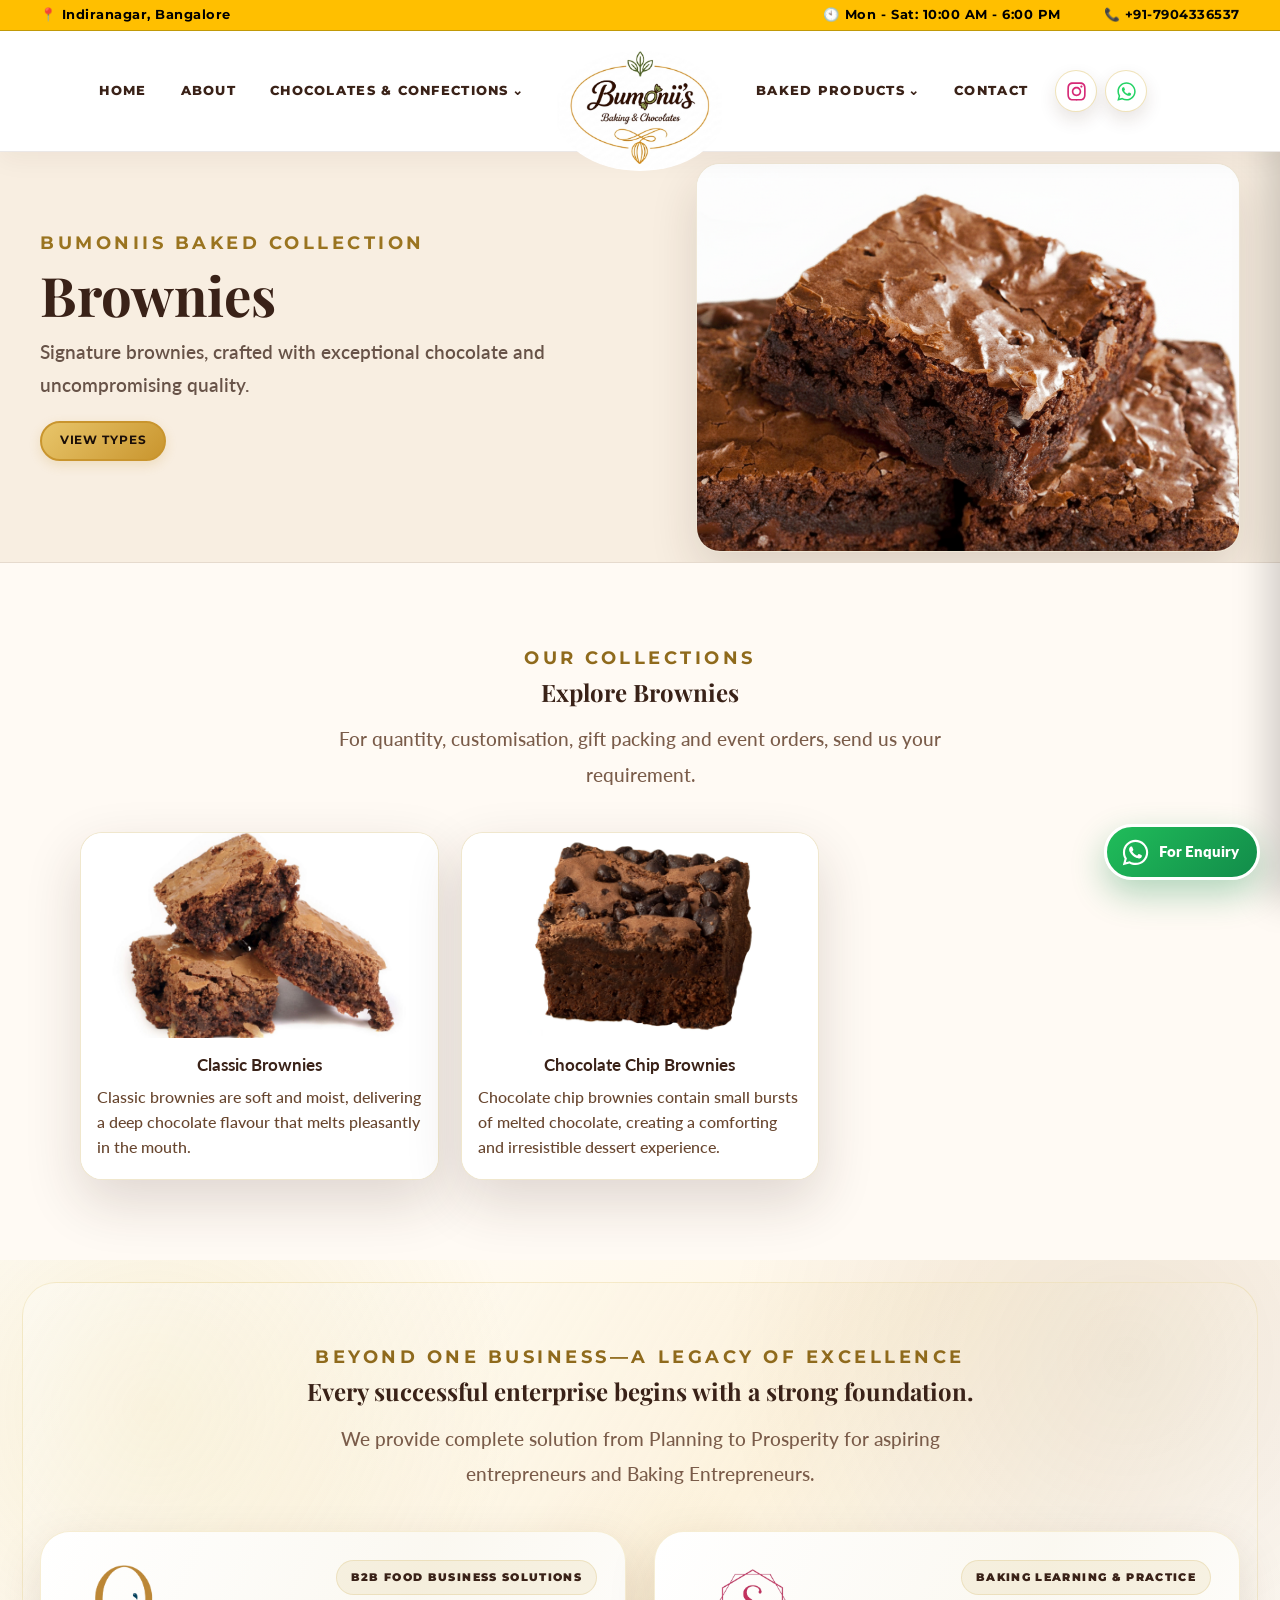
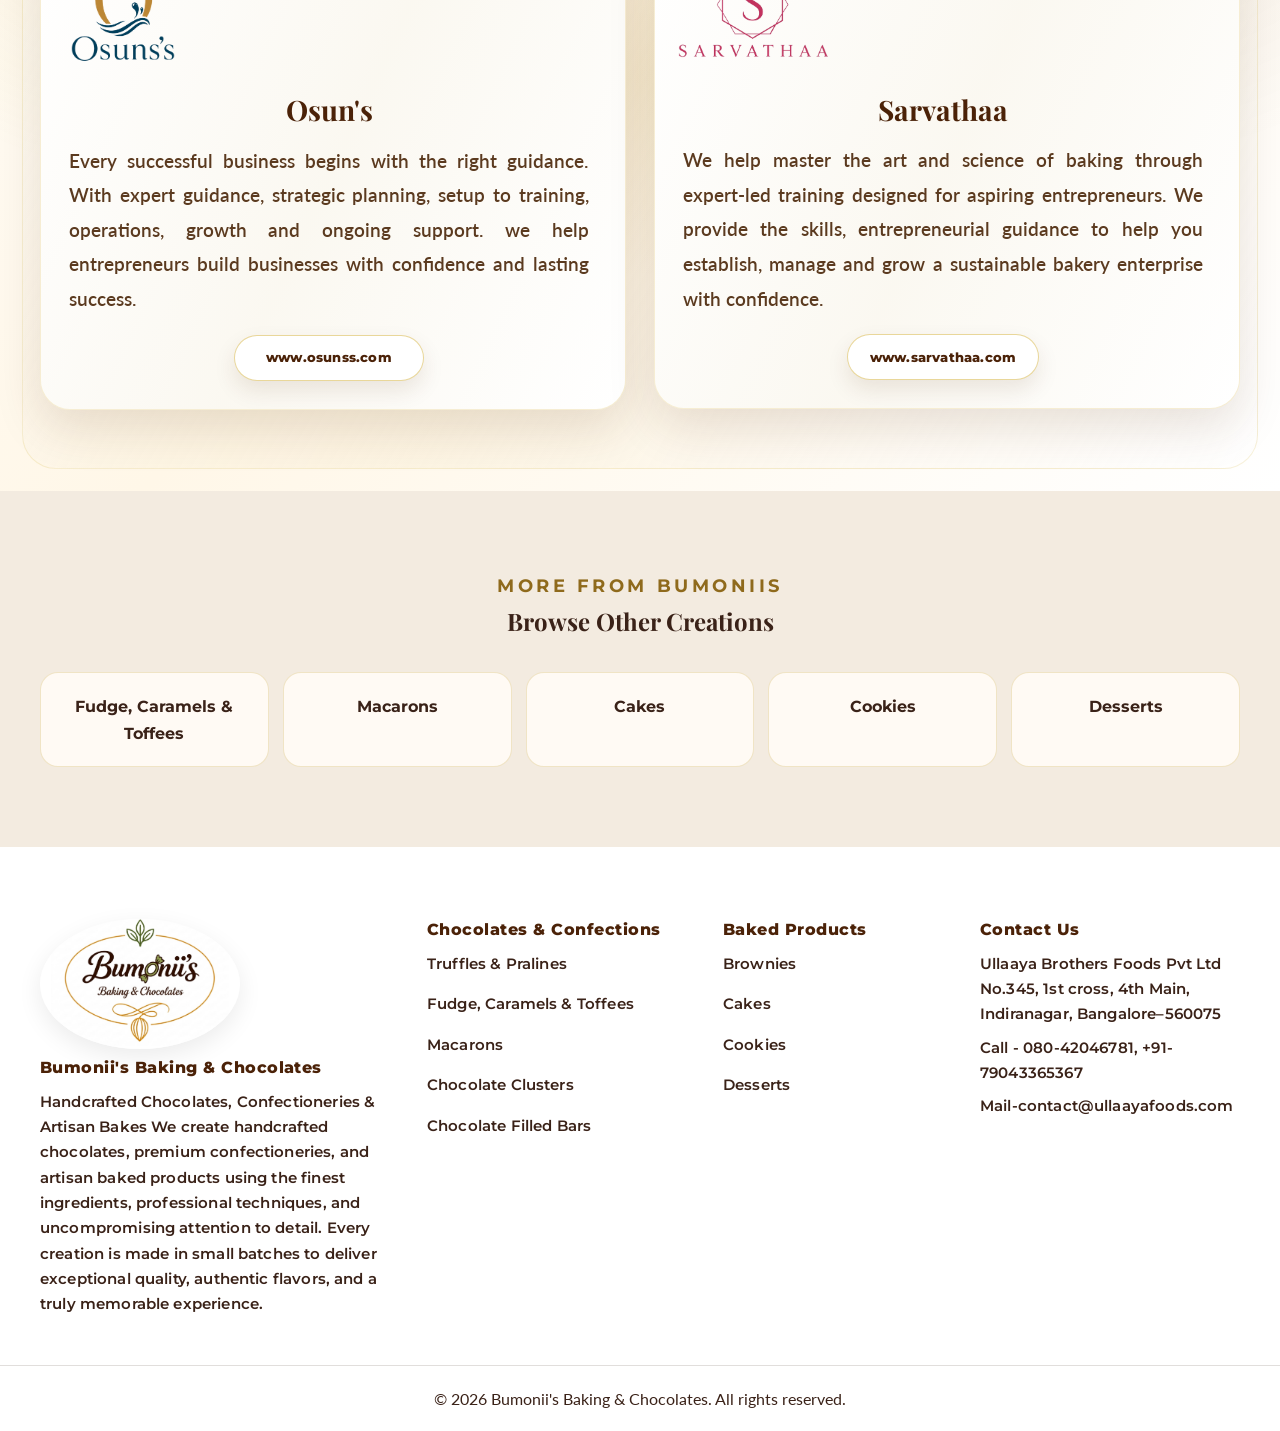
==== brownies.html @ 3ac0b056 "Updated  files" ====
<!DOCTYPE html>

<html lang="en">

<head>
      <meta charset="utf-8" />
      <meta content="width=device-width, initial-scale=1.0" name="viewport" />
      <title>Brownies | Bumonii's Baking &amp; Chocolates</title>
      <meta content="Rich chocolate brownies with fudgy centres, glossy tops and premium handmade finish for gifting, events and dessert counters. Contact Bumoniis on WhatsApp for details and pricing."
            name="description" />
      <meta content="Brownies — Bumoniis Baking &amp; Chocolates" property="og:title" />
      <meta content="Rich chocolate brownies with fudgy centres, glossy tops and premium handmade finish for gifting, events and dessert counters."
            property="og:description" />
      <meta content="website" property="og:type" />
      <meta content="https://images.unsplash.com/photo-1606313564200-e75d5e30476c?q=80&amp;w=1800&amp;auto=format&amp;fit=crop"
            property="og:image" />
      <link href="style.css" rel="stylesheet" />
      <link href="https://fonts.googleapis.com" rel="preconnect" />
      <link crossorigin="" href="https://fonts.gstatic.com" rel="preconnect" />
</head>

<body>
      <div id="scroll-progress">
      </div>
      <header class="site-header kron-header" id="navbar">
            <div aria-label="Store information" class="kron-info-bar">
                  <div class="container kron-info-inner">
                        <span class="info-item location-info">
                              <span aria-hidden="true" class="info-icon">
                                    📍
                              </span>Indiranagar, Bangalore
                        </span>
                        <span class="info-item time-info">
                              <span aria-hidden="true" class="info-icon">
                                    🕙
                              </span>
                              Mon - Sat: 10:00 AM -
                              6:00 PM
                        </span>
                        <a class="info-item call-info" href="tel:+917904336537">
                              <span aria-hidden="true" class="info-icon">
                              </span>
                              📞 +91-7904336537
                        </a>
                  </div>
            </div>
            <div class="container nav-container">
                  <nav aria-label="Main navigation" class="nav-inner kron-nav">
                        <div class="nav-left-col">
                              <ul class="nav-links">
                                    <li>
                                          <a href="index.html#hero">
                                                Home
                                          </a>
                                    </li>
                                    <li>
                                          <a href="index.html#about">
                                                About
                                          </a>
                                    </li>
                                    <li class="nav-dropdown">
                                          <a href="index.html#products">
                                                Chocolates &amp; Confections
                                                <span aria-hidden="true">
                                                      ⌄
                                                </span>
                                          </a>
                                          <ul class="dropdown-menu">
                                                <li>
                                                      <a href="truffles-pralines.html">
                                                            Truffles &amp; Pralines
                                                      </a>
                                                </li>
                                                <li>
                                                      <a href="fudge-caramels-toffees.html">
                                                            Fudge, Caramels &amp; Toffees
                                                      </a>
                                                </li>
                                                <li>
                                                      <a href="macaroons.html">
                                                            Macarons
                                                      </a>
                                                </li>
                                                <li>
                                                      <a href="chocolate-clusters.html">
                                                            Chocolate Clusters
                                                      </a>
                                                </li>
                                                <li>
                                                      <a href="choconut-filled-bars.html">
                                                            Chocolate Filled Bars
                                                      </a>
                                                </li>
                                          </ul>
                                    </li>
                              </ul>
                        </div>
                        <a aria-label="Bumoniis home" class="brand-logo kron-center-logo" href="index.html">
                              <img alt="Bumoniis Baking &amp; Chocolates logo" src="assets/final.loogo.png" />
                        </a>
                        <div class="nav-right-col">
                              <ul class="nav-links">
                                    <li class="nav-dropdown">
                                          <a href="#">
                                                Baked Products
                                                <span aria-hidden="true">
                                                      ⌄
                                                </span>
                                          </a>
                                          <ul class="dropdown-menu">
                                                <li>
                                                      <a class="active" href="brownies.html">
                                                            Brownies
                                                      </a>
                                                </li>
                                                <li>
                                                      <a href="cakes.html">
                                                            Cakes
                                                      </a>
                                                </li>
                                                <li>
                                                      <a href="cookies.html">
                                                            Cookies
                                                      </a>
                                                </li>
                                                <li>
                                                      <a href="desserts.html">
                                                            Desserts
                                                      </a>
                                                </li>
                                          </ul>
                                    </li>
                                    <li>
                                          <a href="index.html#contact">
                                                Contact
                                          </a>
                                    </li>
                              </ul>
                              <div class="nav-actions">
                                    <a aria-label="Instagram Profile" class="nav-social-icon instagram-icon"
                                          href="https://instagram.com/zenin_.200" rel="noopener noreferrer"
                                          target="_blank"><svg aria-hidden="true" focusable="false"
                                                viewbox="0 0 448 512" xmlns="http://www.w3.org/2000/svg">
                                                <path
                                                      d="M224.1 141c-63.6 0-114.9 51.3-114.9 114.9S160.5 370.8 224.1 370.8 339 319.5 339 255.9 287.7 141 224.1 141zm0 189.6c-41.1 0-74.7-33.5-74.7-74.7s33.5-74.7 74.7-74.7 74.7 33.5 74.7 74.7-33.6 74.7-74.7 74.7zm146.4-194.3c0 14.9-12 26.8-26.8 26.8-14.9 0-26.8-12-26.8-26.8s12-26.8 26.8-26.8 26.8 12 26.8 26.8zm76.1 27.2c-1.7-35.9-9.9-67.7-36.2-93.9S352.4 35.1 316.5 33.4c-37-2.1-147.9-2.1-184.9 0-35.8 1.7-67.6 9.9-93.9 36.1S3.2 127.5 1.5 163.4c-2.1 37-2.1 147.9 0 184.9 1.7 35.9 9.9 67.7 36.2 93.9s58 34.5 93.9 36.2c37 2.1 147.9 2.1 184.9 0 35.9-1.7 67.7-9.9 93.9-36.2s34.5-58 36.2-93.9c2.1-37 2.1-147.8 0-184.8zM398.8 388c-7.8 19.6-22.9 34.7-42.6 42.6-29.5 11.7-99.5 9-132.1 9s-102.7 2.6-132.1-9c-19.6-7.8-34.7-22.9-42.6-42.6-11.7-29.5-9-99.5-9-132.1s-2.6-102.7 9-132.1c7.8-19.6 22.9-34.7 42.6-42.6 29.5-11.7 99.5-9 132.1-9s102.7-2.6 132.1 9c19.6 7.8 34.7 22.9 42.6 42.6 11.7 29.5 9 99.5 9 132.1s2.7 102.7-9 132.1z">
                                                </path>
                                          </svg></a>
                                    <a aria-label="WhatsApp Enquiry" class="nav-social-icon whatsapp-icon"
                                          href="https://wa.me/917904336537?text=Hello%20Bumoniis%2C%20I%20would%20like%20to%20place%20an%20enquiry."
                                          rel="noopener noreferrer" target="_blank"><svg aria-hidden="true"
                                                focusable="false" viewbox="0 0 448 512"
                                                xmlns="http://www.w3.org/2000/svg">
                                                <path
                                                      d="M380.9 97.1C339 55.1 283.2 32 223.9 32c-122.4 0-222 99.6-222 222 0 39.1 10.2 77.3 29.6 111L0 480l117.7-30.9c32.4 17.7 68.9 27 106.1 27h.1c122.3 0 224.1-99.6 224.1-222 0-59.3-25.2-115-67.1-157zm-157 341.6c-33.2 0-65.7-8.9-94-25.7l-6.7-4-69.8 18.3L72 359.2l-4.4-7c-18.5-29.4-28.2-63.3-28.2-98.2 0-101.7 82.8-184.5 184.6-184.5 49.3 0 95.6 19.2 130.4 54.1 34.8 34.9 56.2 81.2 56.1 130.5 0 101.8-84.9 184.6-186.6 184.6zm101.2-138.2c-5.5-2.8-32.8-16.2-37.9-18-5.1-1.9-8.8-2.8-12.5 2.8-3.7 5.5-14.3 18-17.6 21.8-3.2 3.7-6.5 4.2-12 1.4-32.6-16.3-54-29.1-75.5-66-5.7-9.8 5.7-9.1 16.3-30.3 1.8-3.7.9-6.9-.5-9.7-1.4-2.8-12.5-30.1-17.1-41.2-4.5-10.8-9.1-9.3-12.5-9.5-3.2-.2-6.9-.2-10.6-.2s-9.7 1.4-14.8 6.9c-5.1 5.5-19.4 19-19.4 46.3s19.9 53.7 22.6 57.4c2.8 3.7 39.1 59.7 94.8 83.8 35.2 15.2 49 16.5 66.6 13.8 10.7-1.6 32.8-13.4 37.4-26.4 4.6-13 4.6-24.1 3.2-26.4-1.3-2.5-5-3.9-10.5-6.5z">
                                                </path>
                                          </svg></a>
                              </div>
                        </div>
                        <button aria-controls="mobile-drawer" aria-expanded="false" aria-label="Open menu"
                              class="hamburger" id="hamburger" type="button">
                              <span>
                              </span>
                              <span>
                              </span>
                              <span>
                              </span>
                        </button>
                  </nav>
            </div>
      </header>
      <div class="mobile-backdrop" id="mobile-backdrop">
      </div>
      <aside aria-hidden="true" class="mobile-drawer" id="mobile-drawer">
            <div class="drawer-header">
                  <a class="brand-logo drawer-logo" href="index.html">
                        <img alt="Bumoniis logo" src="assets/final.loogo.png" />
                  </a>
                  <button aria-label="Close menu" class="drawer-close" id="drawer-close" type="button">
                        ×
                  </button>
            </div>
            <nav aria-label="Mobile navigation" class="drawer-links">
                  <a href="index.html#hero">
                        Home
                  </a>
                  <a href="index.html#about">
                        About Us
                  </a>
                  <div class="drawer-dropdown">
                        <button aria-expanded="false" class="drawer-dropdown-toggle" type="button">
                              Chocolates &amp; Confections
                              <span aria-hidden="true">
                                    ⌄
                              </span>
                        </button>
                        <div class="drawer-submenu">
                              <a href="truffles-pralines.html">
                                    Truffles &amp; Pralines
                              </a>
                              <a href="fudge-caramels-toffees.html">
                                    Fudge, Caramels &amp; Toffees
                              </a>
                              <a href="macaroons.html">
                                    Macarons
                              </a>
                              <a href="chocolate-clusters.html">
                                    Chocolate Clusters
                              </a>
                              <a href="choconut-filled-bars.html">
                                    Chocolate Filled Bars
                              </a>
                        </div>
                  </div>
                  <div class="drawer-dropdown">
                        <button aria-expanded="false" class="drawer-dropdown-toggle" type="button">
                              Baked Products
                              <span aria-hidden="true">
                                    ⌄
                              </span>
                        </button>
                        <div class="drawer-submenu">
                              <a href="brownies.html">
                                    Brownies
                              </a>
                              <a href="cakes.html">
                                    Cakes
                              </a>
                              <a href="cookies.html">
                                    Cookies
                              </a>
                              <a href="desserts.html">
                                    Desserts
                              </a>
                        </div>
                  </div>
                  <a href="index.html#contact">
                        Contact
                  </a>
            </nav>
            <div class="drawer-footer">
            </div>
      </aside>
      <main>
            <section class="detail-hero banner-cover brownies-detail-banner">
                  <img alt="Brownies hero banner" fetchpriority="high"
                        src="sujjth/Main Products in main page/Brownies.png" />
                  <div class="detail-overlay">
                  </div>
                  <div class="container detail-content">
                        <nav aria-label="Breadcrumb" class="breadcrumb">
                              <a href="index.html#hero">
                                    Home
                              </a>
                              <span>
                                    ›
                              </span>
                              <span>
                                    Baked Products
                              </span>
                              <span>
                                    ›
                              </span>
                              <span>
                                    Brownies
                              </span>
                        </nav>
                        <span class="eyebrow">
                              Bumoniis Baked Collection
                        </span>
                        <h1>Brownies</h1>
                        <p>Signature brownies, crafted with exceptional chocolate and uncompromising quality.</p>
                        <a class="btn btn-primary" href="#types">
                              View Types
                        </a>
                  </div>
            </section>
            <section class="section product-intro">
                  <div class="container">
                        <div class="section-header">
                              <span class="eyebrow">
                                    our collections
                              </span>
                              <h2 class="section-title">Explore Brownies</h2>
                              <p class="section-subtitle">
                                    For quantity, customisation, gift packing and event orders, send us your
                                    requirement.
                              </p>
                        </div>
                        <div class="types-grid" id="types">
                              <article class="type-card">
                                    <img alt="Brownies" class="brownies-fit-image" decoding="async" loading="eager"
                                          src="sujjth/final pics/inside ppics/classic brownies.png" />
                                    <div class="type-card-body">
                                          <h3>Classic Brownies</h3>
                                          <p>Classic brownies are soft and moist, delivering a deep chocolate flavour
                                                that melts pleasantly in the mouth.</p>
                                    </div>
                              </article>
                              <article class="type-card">
                                    <img alt="Choco chip brownies" decoding="async" loading="eager"
                                          src="sujjth/Sub products inside the page/Browines/choco chips browine.png" />
                                    <div class="type-card-body">
                                          <h3>Chocolate Chip Brownies</h3>
                                          <p>Chocolate chip brownies contain small bursts of melted chocolate, creating
                                                a comforting and irresistible dessert experience.</p>
                                    </div>
                              </article>
                        </div>
                  </div>
            </section>
            <section class="section other-business-section" id="other-business">
                        <div class="container">
                                <div class="section-header other-business-header">
                                        <span class="eyebrow">Beyond One Business—A Legacy of Excellence</span>
                                        <h2 class="section-title">Every successful enterprise begins with a strong foundation.</h2>
                                        <p class="section-subtitle">We provide complete solution from Planning to Prosperity for aspiring entrepreneurs and Baking Entrepreneurs.</p>
                                </div>
                                <div class="other-business-grid">
                                        <article class="other-business-card osuns-card reveal-card">
                                                <div class="business-card-top">
                                                        <div class="business-logo-box clean-logo-box">
                                                                <img alt="Osun's Logo" loading="lazy"
                                                                        src="assets/logo.osun.png" />
                                                        </div><span class="business-label">B2B Food Business
                                                                Solutions</span>
                                                </div>
                                                <div class="business-card-content">
                                                        <h3>Osun's</h3>
                                                        <p>
                                                               Every successful business begins with the right guidance. With expert guidance, strategic planning, setup to training, operations, growth and ongoing support. we help entrepreneurs build businesses with confidence and lasting success.
                                                        </p>
                                                        <a class="business-link" href="https://www.osunss.com"
                                                                rel="noopener noreferrer"
                                                                target="_blank">www.osunss.com</a>
                                                </div>
                                        </article>
                                        <article class="other-business-card sarvathaa-card reveal-card">
                                                <div class="business-card-top">
                                                        <div class="business-logo-box clean-logo-box">
                                                                <img alt="Sarvathaa Logo" loading="lazy"
                                                                        src="assets/sarvathaa-logo.png" />
                                                        </div><span class="business-label">Baking Learning &amp;
                                                                Practice</span>
                                                </div>
                                                <div class="business-card-content">
                                                        <h3>Sarvathaa</h3>
                                                        <p>
                                                               We help master the art and science of baking through expert-led training designed for aspiring entrepreneurs. We provide the skills, entrepreneurial guidance to help you establish, manage and grow a sustainable bakery enterprise with confidence.
                                                        </p>
                                                        <a class="business-link" href="https://www.sarvathaa.com"
                                                                rel="noopener noreferrer"
                                                                target="_blank">www.sarvathaa.com</a>
                                                </div>
                                        </article>
                                </div>
                        </div>
                </section>
            <section class="section products-section">
                  <div class="container">
                        <div class="section-header">
                              <span class="eyebrow">
                                    More from Bumoniis
                              </span>
                              <h2 class="section-title">
                                    Browse Other Creations
                              </h2>
                        </div>
                        <div class="mini-links">
                              <a class="mini-link" href="fudge-caramels-toffees.html">
                                    Fudge, Caramels &amp; Toffees
                              </a>
                              <a class="mini-link" href="macaroons.html">
                                    Macarons
                              </a>
                              <a class="mini-link" href="cakes.html">
                                    Cakes
                              </a>
                              <a class="mini-link" href="cookies.html">
                                    Cookies
                              </a>
                              <a class="mini-link" href="desserts.html">
                                    Desserts
                              </a>
                        </div>
                  </div>
            </section>
      </main>
      <footer class="site-footer" id="contact">
            <div class="container footer-grid footer-grid-updated">
                  <div class="footer-brand-block">
                        <a class="footer-logo footer-logo-left" href="index.html">
                              <img alt="Bumoniis Baking &amp; Chocolates logo" src="assets/final.loogo.png" />
                        </a>
                        <h3 class="footer-brand-title">Bumonii's Baking &amp; Chocolates</h3>
                        <p>Handcrafted Chocolates, Confectioneries & Artisan Bakes
We create handcrafted chocolates, premium confectioneries, and artisan baked products using the finest ingredients, professional techniques, and uncompromising attention to detail. Every creation is made in small batches to deliver exceptional quality, authentic flavors, and a truly memorable experience.</p>
                  </div>
                  <div class="footer-link-block">
                        <h3>Chocolates &amp; Confections</h3>
                        <ul>
                              <li><a href="truffles-pralines.html">Truffles &amp; Pralines</a></li>
                              <li><a href="fudge-caramels-toffees.html">Fudge, Caramels &amp; Toffees</a></li>
                              <li><a href="macaroons.html">Macarons</a></li>
                              <li><a href="chocolate-clusters.html">Chocolate Clusters</a></li>
                              <li><a href="choconut-filled-bars.html">Chocolate Filled Bars</a></li>
                        </ul>
                  </div>
                  <div class="footer-link-block">
                        <h3>Baked Products</h3>
                        <ul>
                              <li><a class="active" href="brownies.html">Brownies</a></li>
                              <li><a href="cakes.html">Cakes</a></li>
                              <li><a href="cookies.html">Cookies</a></li>
                              <li><a href="desserts.html">Desserts</a></li>
                        </ul>
                  </div>
                  <div class="footer-contact-block">
                        <h3>Contact Us</h3>
                        <p>Ullaaya Brothers Foods Pvt Ltd No.345, 1st cross, 4th Main, Indiranagar, Bangalore–560075
                        </p>
                        <a class="footer-phone" href="tel:080-42046781">Call - 080-42046781, +91-79043365367</a>
                        <a class="footer-wa" href="mailto:info@ullaayafoods.com" rel="noopener noreferrer"
                              target="_blank">Mail-contact@ullaayafoods.com
                        </a>
                  </div>
            </div>
            <div class="footer-bottom">© <span id="year"></span> Bumonii's Baking &amp; Chocolates. All rights reserved.
            </div>
      </footer>
      <a aria-label="For Enquiry on WhatsApp" class="floating-whatsapp"
            href="https://wa.me/917904336537?text=Hello%20Bumoniis%2C%20I%20would%20like%20to%20place%20an%20enquiry."
            rel="noopener noreferrer" target="_blank"><svg aria-hidden="true" focusable="false" viewbox="0 0 448 512"
                  xmlns="http://www.w3.org/2000/svg">
                  <path
                        d="M380.9 97.1C339 55.1 283.2 32 223.9 32c-122.4 0-222 99.6-222 222 0 39.1 10.2 77.3 29.6 111L0 480l117.7-30.9c32.4 17.7 68.9 27 106.1 27h.1c122.3 0 224.1-99.6 224.1-222 0-59.3-25.2-115-67.1-157zm-157 341.6c-33.2 0-65.7-8.9-94-25.7l-6.7-4-69.8 18.3L72 359.2l-4.4-7c-18.5-29.4-28.2-63.3-28.2-98.2 0-101.7 82.8-184.5 184.6-184.5 49.3 0 95.6 19.2 130.4 54.1 34.8 34.9 56.2 81.2 56.1 130.5 0 101.8-84.9 184.6-186.6 184.6zm101.2-138.2c-5.5-2.8-32.8-16.2-37.9-18-5.1-1.9-8.8-2.8-12.5 2.8-3.7 5.5-14.3 18-17.6 21.8-3.2 3.7-6.5 4.2-12 1.4-32.6-16.3-54-29.1-75.5-66-5.7-9.8 5.7-9.1 16.3-30.3 1.8-3.7.9-6.9-.5-9.7-1.4-2.8-12.5-30.1-17.1-41.2-4.5-10.8-9.1-9.3-12.5-9.5-3.2-.2-6.9-.2-10.6-.2s-9.7 1.4-14.8 6.9c-5.1 5.5-19.4 19-19.4 46.3s19.9 53.7 22.6 57.4c2.8 3.7 39.1 59.7 94.8 83.8 35.2 15.2 49 16.5 66.6 13.8 10.7-1.6 32.8-13.4 37.4-26.4 4.6-13 4.6-24.1 3.2-26.4-1.3-2.5-5-3.9-10.5-6.5z">
                  </path>
            </svg><span>For Enquiry</span></a>
      <script src="script.js">
      </script>
</body>

</html>
---- style.css ----
@import url("https://fonts.googleapis.com/css2?family=Montserrat:wght@400;600;700&family=Playfair+Display:ital,wght@0,500;0,700;1,500&family=Lato:wght@300;400;700&display=swap");

:root {
  --choc: #3a2218;
  --choc-dark: #1a0e08;
  --gold: #c9952e;
  --gold-light: #e8c56a;
  --gold-deep: #a67c1f;
  --berry: #7a2e3a;
  --cream: #fffaf4;
  --cream-dark: #f3ebe0;
  --muted: #7a5c4a;
  --white: #ffffff;
  --shadow: 0 22px 55px rgba(58, 34, 24, 0.16);
  --font-heading: "Playfair Display", serif;
  --font-ui: "Montserrat", sans-serif;
  --font-body: "Lato", sans-serif;
  --transition: all 0.3s ease;
  --carousel-ease: cubic-bezier(0.4, 0, 0.2, 1);
  --carousel-slide-ms: 0.72s;
  --hero-fade-ms: 1.4s;
  --carousel-interval-ms: 4s;
}

* {
  box-sizing: border-box;
  margin: 0;
  padding: 0;
}

html {
  width: 100%;
  min-height: 100%;
  scroll-behavior: smooth;
  scroll-padding-top: 114px !important;
  zoom: 1 !important;
}

body {
  width: 100%;
  min-width: 320px;
  min-height: 100%;
  font-family: var(--font-body);
  font-size: 16px;
  -webkit-text-size-adjust: 100%;
  text-size-adjust: 100%;
  background: var(--cream);
  color: var(--choc);
  line-height: 1.7;
  overflow-x: hidden;
  padding-top: 102px !important;
  margin: 0;
}

main,
section {
  width: 100%;
  max-width: 100%;
}

img {
  display: block;
  max-width: 100%;
}

a {
  color: inherit;
  text-decoration: none;
}

ul {
  list-style: none;
}

.container {
  width: min(100% - 32px, 1200px);
  margin: 0 auto;
}

.nav-container {
  width: min(100% - 18px, 1460px);
  margin-left: auto;
  margin-right: auto;
}

#scroll-progress {
  position: fixed;
  inset: 0 auto auto 0;
  z-index: 10000;
  width: 0;
  height: 3px;
  background: var(--gold);
}

/* =========================================================
   CLEAN FIXED NAVBAR ACTIONS (WHATSAPP + INSTAGRAM BOTH ICON LINKS)
   ========================================================= */
/* 1. Make the main wrapper relative so things can scroll naturally inside it */
.site-header {
    position: relative !important;
    width: 100% !important;
    display: block !important;
}

/* 2. Keep the top brown information bar flowing naturally (it will scroll up away) */
.kron-info-bar {
    position: relative !important; /* Forces it to scroll out of view */
    background:  #ffbf00 !important;
    color: #000000 !important;
    border-bottom: 1px solid rgb(193, 153, 7);
    z-index: 1000 !important;
}

/* 3. ONLY freeze the white navigation container to the top of the viewport */
#navbar {
    position: fixed !important;    /* Keeps only the navbar pinned */
    top: 0 !important;
    left: 0 !important;
    right: 0 !important;
    bottom: auto !important;
    width: 100% !important;
    z-index: 2147483640 !important;
    background: #ffffff !important;
    border-bottom: 1px solid rgba(58, 34, 24, 0.1);
    box-shadow: 0 8px 24px rgba(58, 34, 24, 0.05);
    overflow: visible !important;
}
.kron-info-inner {
  min-height: 30px !important;
  display: flex !important;
  justify-content: center !important;
  align-items: center !important;
  gap: 24px !important;
  flex-wrap: wrap !important;
  font-family: var(--font-ui) !important;
  font-size: 0.80rem !important;
  font-weight: 700 !important;
  letter-spacing: 0.04em !important;
}

.kron-info-inner strong {
  color: #e8c56a !important;
  text-transform: uppercase !important;
  letter-spacing: 0.12em !important;
  margin-right: 6px !important;
}

.kron-info-inner a { color: #050504 !important; }

.kron-nav {
  min-height: 102px !important;
  display: grid !important;
  grid-template-columns: 1fr auto 1fr !important;
  align-items: center !important;
  gap: 12px !important;
  position: relative !important;
}

.nav-left-col {
  display: flex;
  justify-content: flex-end;
  align-items: center;
}

.nav-right-col {
  display: flex;
  justify-content: flex-start;
  align-items: center;
  gap: 16px;
}

.kron-center-logo {
    position: relative;
    top: 20px;      /* Move logo downward */
    z-index: 1000;
}

.kron-center-logo img {
    width: 170px !important;
    height: 120px !important;
    border-radius: 50%;
    object-fit: contain;
}

.navbar,
.header,
.top-bar {
    overflow: visible !important;
}.nav-links {
  display: flex !important;
  align-items: center !important;
  gap: 4px !important;
}

.nav-links a {
  color: #3a2218 !important;
  font-family: var(--font-ui);
  font-size: 0.80rem !important;
  font-weight: 800 !important;
  letter-spacing: 0.1em !important;
  text-transform: uppercase;
  padding: 14px 14px !important;
  border-radius: 999px;
  transition: var(--transition);
  position: relative;
}

.nav-links a:hover,
.nav-links a:focus,
.nav-links a:active {
  color: var(--cream) !important;
  background: var(--gold) !important;
}

.nav-dropdown {
  position: relative !important;
}

.nav-dropdown::after {
  content: "" !important;
  position: absolute !important;
  left: 0 !important;
  right: 0 !important;
  top: 100% !important;
  height: 12px !important;
}

.dropdown-menu {
  position: absolute !important;
  top: calc(100% + 4px) !important;
  left: 0 !important;
  min-width: 210px !important;
  padding: 6px !important;
  background: #fffaf4 !important;
  border: 1px solid rgba(201, 149, 46, 0.35) !important;
  border-radius: 14px !important;
  box-shadow: var(--shadow) !important;
  z-index: 2147483001 !important;
  opacity: 0 !important;
  pointer-events: none !important;
  transform: translateY(8px) scale(0.98) !important;
  transition: opacity 0.22s ease, transform 0.22s ease !important;
}

.nav-dropdown:hover .dropdown-menu {
  opacity: 1 !important;
  pointer-events: auto !important;
  transform: translateY(0) scale(1) !important;
}

.dropdown-menu a {
  display: block !important;
  width: 100% !important;
  padding: 8px 12px !important;
  border-radius: 8px !important;
  white-space: nowrap !important;
}

.nav-dropdown > a span {
  display: inline-block !important;
  margin-left: 3px !important;
  transition: transform 0.25s ease !important;
}

.nav-dropdown:hover > a span {
  transform: rotate(180deg) !important;
}

.nav-actions {
  display: flex !important;
  align-items: center !important;
  gap: 10px !important;
}

.icon-link {
  display: inline-flex !important;
  align-items: center !important;
  justify-content: center !important;
  padding: 0 14px !important;
  height: 36px !important;
  border: 2px solid var(--gold) !important;
  border-radius: 999px !important;
  color: var(--gold) !important;
  font-family: var(--font-ui) !important;
  font-size: 0.68rem !important;
  font-weight: 700 !important;
  letter-spacing: 0.05em;
  text-transform: uppercase;
  transition: var(--transition);
}

.icon-link:hover {
  background: var(--gold);
  color: var(--cream) !important;
}

.btn {
  display: inline-flex;
  align-items: center;
  justify-content: center;
  border: 2px solid transparent;
  border-radius: 999px;
  padding: 0.5rem 1.1rem !important;
  font-family: var(--font-ui);
  font-size: 0.72rem !important;
  font-weight: 700;
  letter-spacing: 0.08em;
  text-transform: uppercase;
  cursor: pointer;
  transition: var(--transition);
}

.btn-primary {
  color: var(--choc-dark);
  background: linear-gradient(135deg, var(--gold-light), var(--gold));
  border-color: var(--gold);
  box-shadow: 0 4px 12px rgba(201, 149, 46, 0.2);
}

.btn-whatsapp {
  color: var(--white) !important;
  background: #25d366 !important;
  border-color: #25d366 !important;
}

/* =========================================================
   STABLE HERO & INNER CATEGORY DETAIL BANNERS
   ========================================================= */
.hero,
.detail-hero {
  position: relative;
  display: flex !important;
  align-items: center !important;
  justify-content: flex-start !important;
  height: clamp(480px, 58vh, 600px) !important;
  width: 100% !important;
  overflow: hidden;
}

.hero .container.hero-content,
.detail-hero .container.detail-content {
  width: min(100% - 42px, 1200px);
  position: relative;
  z-index: 5 !important;
  padding-bottom: 0 !important;
}

.hero-carousel {
  position: absolute;
  inset: 0;
  z-index: 0;
}

.hero-slides {
  position: absolute;
  inset: 0;
  overflow: hidden;
}

.hero-slide,
.detail-hero > img {
  position: absolute;
  inset: 0;
  width: 100% !important;
  height: 100% !important;
  object-fit: cover !important;
  object-position: center !important;
}

.hero-slide {
  opacity: 0;
  transform: scale(1.08);
  transition: opacity var(--hero-fade-ms) cubic-bezier(0.22, 1, 0.36, 1), transform var(--hero-fade-ms) cubic-bezier(0.22, 1, 0.36, 1);
  pointer-events: none;
}

.hero-slide.active {
  opacity: 1;
  transform: scale(1);
  pointer-events: auto;
  z-index: 2;
}

.hero .hero-arrow {
  position: absolute;
  top: 50%;
  z-index: 3;
  display: inline-flex;
  align-items: center;
  justify-content: center;
  width: 40px;
  height: 40px;
  border: 2px solid rgba(255, 253, 247, 0.75);
  border-radius: 50%;
  background: rgba(23, 11, 5, 0.45);
  color: var(--cream);
  cursor: pointer;
  transform: translateY(-50%);
  transition: var(--transition);
}

.hero-arrow svg {
  width: 20px;
  height: 20px;
  fill: currentColor;
}

.hero-arrow-prev { left: 16px; }
.hero-arrow-next { right: 16px; }

.hero .hero-dots {
  position: absolute;
  left: 50%;
  bottom: 12px;
  z-index: 3;
  display: flex;
  justify-content: center;
  gap: 8px;
  transform: translateX(-50%);
}

.hero-dot {
  width: 8px;
  height: 8px;
  padding: 0;
  border: 2px solid rgba(255, 250, 244, 0.85);
  border-radius: 50%;
  background: transparent;
  cursor: pointer;
  transition: var(--transition);
}

.hero-dot.active {
  background: var(--gold-light);
  border-color: var(--gold-light);
}

.hero-overlay,
.detail-overlay {
  position: absolute;
  inset: 0;
  z-index: 1 !important;
  background: linear-gradient(105deg, rgba(26, 14, 8, 0.92) 0%, rgba(26, 14, 8, 0.62) 42%, rgba(26, 14, 8, 0.18) 72%, rgba(26, 14, 8, 0.05) 100%) !important;
}

.hero-content,
.detail-content {
  color: var(--cream) !important;
}

.eyebrow {
    display: inline-block;
    margin-bottom: 0.4rem;
    color: #8f6a1c !important;
    font-family: var(--font-ui);
    font-size: clamp(1rem, 2vw, 1.1rem);
    font-weight: 700;
    letter-spacing: 0.2em;
    text-transform: uppercase;
}

.hero h1,
.detail-hero h1 {
  max-width: 680px;
  font-family: var(--font-heading);
  font-size: clamp(2.2rem, 5vw, 3.4rem) !important;
  line-height: 1.15 !important;
  display: block !important;
  visibility: visible !important;
  opacity: 1 !important;
}

.hero em {
  color: var(--gold-light);
  font-style: italic;
}

.hero p,
.detail-content p {
  max-width: 480px;
  margin: 0.5rem 0 1.2rem;
  color: rgba(255, 253, 247, 0.9) !important;
  font-size: 1rem !important;
}

.hero-actions {
  display: flex;
  flex-wrap: wrap;
  gap: 10px;
}

/* =========================================================
   STORY & ABOUT LAYOUT
   ========================================================= */
.section {
  padding: 5rem 0;
}

.section-header {
  max-width: 800px;
  margin: 0 auto 2.4rem;
  text-align: center;
}

.section-title {
  color: var(--choc);
  font-family: var(--font-heading);
  font-size: clamp(1.5rem, 3vw, 1.5rem);
  line-height: 1.1;
}

.section-subtitle {
  max-width: 690px;
  margin: 1rem auto 0;
  color: var(--muted);
  font-size: 1.05rem;
}

.about-top{
    max-width:1200px;
    margin:0 auto 50px;
}

.about-top p{
    text-align:justify;
    line-height:1.8;
    margin-top:18px;
}

.about-grid{
    display:grid;
    grid-template-columns:420px 1fr;
    gap:50px;
    align-items:center;
}

.about-image{
    text-align:center;
}

.about-image img{
    width:80%;
    max-width:330px;
    border-radius:18px;
    display:inline-block;
    max-height: 300px;
}

.about-content p{
    text-align:justify;
    line-height:1.9;
    margin-bottom:20px;
}

.feature-row {
  display: grid;
  grid-template-columns: repeat(3, 1fr);
  gap: 12px;
  margin-top: 1.8rem;
}

.feature-row div {
  padding: 1rem 0.5rem;
  background: var(--cream-dark);
  border: 1px solid rgba(201, 168, 76, 0.28);
  border-radius: 14px;
  text-align: center;
}

.feature-row strong {
  display: block;
  color: var(--gold);
  font-family: var(--font-heading);
  font-size: 1.6rem;
}

.feature-row span {
  color: var(--muted);
  font-family: var(--font-ui);
  font-size: 0.68rem;
  font-weight: 700;
  text-transform: uppercase;
}

/* =========================================================
   COMPACT CREATIONS SECTIONS
   ========================================================= */
.products-section,
.other-business-section,
.contact-section {
  background: var(--cream-dark);
}

.creation-grid,
.compact-creation-grid {
  display: grid !important;
  grid-template-columns: repeat(3, minmax(0, 1fr)) !important;
  gap: 18px !important;
}

.creation-card,
.compact-creation-card {
  position: relative;
  display: flex;
  flex-direction: column;
  min-height: 225px !important;
  overflow: hidden;
  border-radius: 18px !important;
  background: var(--choc);
  box-shadow: var(--shadow);
  border: 1px solid rgba(201, 149, 46, 0.2);
  transition: transform 0.28s ease;
}

.creation-card:hover,
.compact-creation-card:hover {
  transform: translateY(-6px);
}

.creation-image {
  display: block !important;
  width: 100% !important;
  height: 100% !important;
}

.creation-card img,
.compact-creation-card img {
  width: 100% !important;
  height: 225px !important;
  object-fit: cover;
  opacity: 0.9;
}

.creation-card::after {
  content: "";
  position: absolute;
  inset: 0;
  background: linear-gradient(0deg, rgba(23, 11, 5, 0.82) 0%, rgba(23, 11, 5, 0.22) 48%, rgba(23, 11, 5, 0.04) 100%) !important;
}

.creation-card-content {
  position: absolute;
  inset: auto 0 0 0;
  z-index: 1;
  padding: 1rem 1.05rem !important;
  color: #3f2c18 !important;
}

.creation-card-content h3 {
  margin: 0;
  font-family: var(--font-heading);
  font-size: clamp(1.25rem, 2.1vw, 1.65rem) !important;
  line-height: 1.08 !important;
  color: #3f2c18 !important;
  text-shadow: 0 3px 10px rgba(0,0,0,0.15) !important;
}

.creation-card-content span {
  color: var(--gold-light) !important;
  font-family: var(--font-ui);
  font-size: 0.72rem;
  font-weight: 800 !important;
  letter-spacing: 0.12em !important;
  text-transform: uppercase;
  text-shadow: 0 2px 8px rgba(0,0,0,0.55) !important;
}

/* =========================================================
   QUALITY, CONTACT & PRODUCTS DISPLAY
   ========================================================= */
.quality-grid,
.types-grid {
  display: grid;
  grid-template-columns: repeat(3, 1fr);
  gap: 22px;
}

.quality-grid article {
  min-height: 220px;
  padding: 2rem;
  background: var(--white);
  border: 1px solid rgba(201, 168, 76, 0.28);
  border-radius: 24px;
  box-shadow: var(--shadow);
}

.quality-grid h3,
.type-card h2,
.site-footer h3 {
  font-family: var(--font-heading);
  color: var(--choc);
}

.quality-grid p {
  margin-top: 0.8rem;
  color: var(--muted);
}


/* =========================================================
   OTHER BUSINESSES SECTION
   ========================================================= */
.other-business-section {
  background:
    radial-gradient(circle at 10% 10%, rgba(201, 168, 76, 0.20), transparent 32%),
    radial-gradient(circle at 90% 88%, rgba(96, 45, 18, 0.12), transparent 34%),
    linear-gradient(135deg, #fffaf0 0%, #ffffff 48%, #fff3d9 100%);
  position: relative;
  overflow: hidden;
}

.other-business-section::before {
  content: "";
  position: absolute;
  inset: 22px;
  border: 1px solid rgba(201, 168, 76, 0.18);
  border-radius: 34px;
  pointer-events: none;
}

.other-business-header {
  max-width: 880px;
  margin-left: auto;
  margin-right: auto;
  position: relative;
  z-index: 1;
}

.other-business-grid {
  display: grid;
  grid-template-columns: repeat(2, minmax(0, 1fr));
  gap: 30px;
  align-items: stretch;
  position: relative;
  z-index: 1;
}

.other-business-card {
  position: relative;
  display: grid;
  grid-template-columns: 155px 1fr;
  gap: 26px;
  align-items: center;
  min-height: 285px;
  padding: 34px;
  background: rgba(255, 255, 255, 0.94);
  border: 1px solid rgba(201, 168, 76, 0.42);
  border-radius: 34px;
  box-shadow: 0 22px 55px rgba(62, 31, 15, 0.13);
  overflow: hidden;
  transition: transform 0.35s ease, box-shadow 0.35s ease, border-color 0.35s ease;
}

.other-business-card::before {
  content: "";
  position: absolute;
  inset: 0;
  background: linear-gradient(115deg, rgba(201, 168, 76, 0.17), transparent 38%, rgba(75, 34, 8, 0.07));
  pointer-events: none;
}

.other-business-card::after {
  content: "";
  position: absolute;
  width: 140px;
  height: 140px;
  right: -54px;
  bottom: -54px;
  border-radius: 50%;
  background: rgba(201, 168, 76, 0.16);
}

.other-business-card:hover {
  transform: translateY(-9px);
  border-color: rgba(201, 168, 76, 0.72);
  box-shadow: 0 30px 70px rgba(62, 31, 15, 0.20);
}

.business-logo-box {
  position: relative;
  z-index: 1;
  width: 150px;
  height: 150px;
  border-radius: 30px;
  background: linear-gradient(145deg, #ffffff, #fff3d7);
  border: 2px solid rgba(201, 168, 76, 0.48);
  display: flex;
  align-items: center;
  justify-content: center;
  overflow: hidden;
  box-shadow: 0 16px 35px rgba(62, 31, 15, 0.13);
}

.business-logo-box img {
  width: 120px;
  height: 120px;
  object-fit: contain;
  transition: transform 0.35s ease;
}

.other-business-card:hover .business-logo-box img {
  transform: scale(1.06);
}

.business-card-content {
  position: relative;
  z-index: 1;
}

.business-label {
  display: inline-block;
  margin-bottom: 10px;
  padding: 7px 14px;
  border-radius: 999px;
  background: rgba(201, 168, 76, 0.15);
  color: var(--gold-dark);
  font-family: var(--font-ui);
  font-size: 0.70rem;
  font-weight: 900;
  letter-spacing: 0.12em;
  text-transform: uppercase;
}

.other-business-card h3 {
  margin: 0 0 12px;
  font-family: var(--font-heading);
  color: var(--choc);
  font-size: clamp(1.9rem, 3vw, 2.45rem);
}

.other-business-card p {
  margin: 0 0 22px;
  color: var(--muted);
  line-height: 1.78;
  font-size: 0.98rem;
}

.business-link {
  display: inline-flex;
  align-items: center;
  justify-content: center;
  padding: 13px 24px;
  border-radius: 999px;
  background: var(--choc);
  color: var(--white);
  font-family: var(--font-ui);
  font-size: 0.84rem;
  font-weight: 900;
  text-decoration: none;
  box-shadow: 0 14px 26px rgba(62, 31, 15, 0.18);
  transition: background 0.3s ease, transform 0.3s ease;
}

.business-link:hover {
  background: var(--gold-dark);
  transform: translateY(-2px);
}

.contact-card {
  display: grid;
  grid-template-columns: 0.85fr 1.15fr;
  gap: 2rem;
  padding: 2rem;
  background: var(--cream);
  border: 1px solid rgba(201, 168, 76, 0.28);
  border-radius: 32px;
  box-shadow: var(--shadow);
}

.contact-card p { color: var(--muted); }

.contact-form {
  display: grid;
  gap: 14px;
}

.contact-form input,
.contact-form textarea {
  width: 100%;
  padding: 1rem;
  border: 1px solid rgba(42, 24, 16, 0.14);
  border-radius: 16px;
  background: var(--white);
  color: var(--choc);
  font: inherit;
}

.contact-status {
  min-height: 24px;
  color: var(--muted);
}

.breadcrumb {
  display: flex;
  flex-wrap: wrap;
  gap: 9px;
  margin-bottom: 0.5rem;
  color: rgba(255, 253, 247, 0.86);
  font-family: var(--font-ui);
  font-size: 0.82rem;
  font-weight: 700;
}

.breadcrumb a { color: var(--gold-light); }
.product-intro { background: var(--cream); }

.type-card {
  display: flex;
  min-height: 100%;
  flex-direction: column;
  overflow: hidden;
  background: var(--white);
  border: 1px solid rgba(201, 168, 76, 0.28);
  border-radius: 24px !important;
  box-shadow: var(--shadow);
  transition: transform 0.28s ease;
}

.type-card:hover {
  transform: translateY(-6px);
}

.type-card img {
  width: 100% !important;
  height: 190px !important;
  object-fit: cover !important;
  object-position: center center !important;
  display: block !important;
  background: linear-gradient(135deg, #f7efe6 0%, #f3e4cf 100%) !important;
  border-radius: 0 !important;
}

.type-card-body {
  display: flex;
  flex: 1;
  flex-direction: column;
  align-items: flex-start;
  padding: 1rem 1rem 1.2rem;
}

.type-card h2 {
  font-size: clamp(1.3rem, 2.2vw, 1.8rem) !important;
}

.type-card p {
  flex: 1;
  margin: 0.6rem 0 1rem;
  color: var(--muted);
}

.type-card .btn { width: 100%; }

.mini-links {
  display: grid;
  grid-template-columns: repeat(5, 1fr);
  gap: 14px;
}

.mini-link {
  padding: 1.2rem;
  background: var(--cream);
  border: 1px solid rgba(201, 168, 76, 0.28);
  border-radius: 18px;
  color: var(--choc);
  font-family: var(--font-ui);
  font-weight: 700;
  text-align: center;
  transition: var(--transition);
}

.mini-link:hover {
  color: var(--cream);
  background: var(--gold);
}

/* =========================================================
   FOOTER & DRAWER STRUCTURAL CSS
   ========================================================= */
.site-footer {
  padding: 4.5rem 0 0;
  background: #ffffff !important;
  color: #3a2218 !important;
}

.footer-grid {
  display: grid;
  grid-template-columns: 1.35fr 0.85fr 0.85fr 1.1fr;
  gap: 2rem;
}

.footer-logo {
  display: flex !important;
  background: #ffffff !important;
  box-shadow: 0 8px 24px rgba(0, 0, 0, 0.08) !important;
  padding: 0 !important;
  margin-bottom: 16px !important;
  border-radius: 50% !important;
  justify-content: center !important;
  width: 200px !important;
  height: 130px !important;
}

.footer-logo img {
  width: 100% !important;
  height: 100% !important;
  object-fit: contain !important;
  border-radius: 50% !important;
}

.site-footer a,
.site-footer p,
.site-footer h3,
.footer-bottom {
  color: #000000 !important;
}

.site-footer h3 { margin-bottom: 1rem; }
.site-footer ul { display: grid; gap: 0.45rem; }

.footer-wa {
  display: inline-block;
  margin-top: 0.7rem;
}

.footer-bottom {
  margin-top: 3rem;
  padding: 1.2rem;
  border-top: 1px solid rgba(58, 34, 24, 0.15);
  text-align: center;
}

.floating-wa {
  position: fixed !important;
  right: 22px !important;
  bottom: 22px !important;
  width: 62px !important;
  height: 62px !important;
  z-index: 2147483641 !important;
  display: inline-flex !important;
  align-items: center !important;
  justify-content: center !important;
  border-radius: 50% !important;
  background: #25d366 !important;
  color: #ffffff !important;
  box-shadow: 0 16px 34px rgba(0, 0, 0, 0.28) !important;
  transition: transform 0.25s ease;
}

.floating-wa svg {
  width: 34px !important;
  height: 34px !important;
  fill: #ffffff !important;
}

.floating-wa:hover {
  transform: translateY(-4px) scale(1.05) !important;
}

.hamburger {
  display: none;
  flex-direction: column;
  gap: 5px;
  background: transparent;
  border: 0;
  cursor: pointer;
}

.hamburger span {
  width: 28px;
  height: 2px;
  background: var(--choc);
}

.mobile-backdrop {
  display: none;
  position: fixed;
  inset: 0;
  z-index: 10000;
  background: rgba(0, 0, 0, 0.45);
}

.mobile-backdrop.open {
  display: block !important;
}

.mobile-drawer {
  position: fixed;
  top: 0;
  right: 0;
  z-index: 10001;
  width: min(84vw, 330px);
  height: 100%;
  display: flex;
  flex-direction: column;
  background: var(--cream);
  box-shadow: -12px 0 34px rgba(0, 0, 0, 0.18);
  transform: translateX(100%);
  transition: transform 0.32s ease;
}

.mobile-drawer.open { transform: translateX(0); }
.drawer-header { display: flex; align-items: center; justify-content: space-between; padding: 14px 18px; }
.drawer-logo img { width: 150px; object-fit: contain; }
.drawer-close { background: none; border: 0; color: var(--choc); font-size: 2.2rem; cursor: pointer; }
.drawer-links { display: flex; flex-direction: column; gap: 8px; padding: 18px; }
.drawer-links a { display: block; padding: 13px 14px; border-radius: 14px; background: rgba(201, 168, 76, 0.08); font-family: var(--font-ui); font-weight: 700; text-transform: uppercase; }
.drawer-footer { margin-top: auto; padding: 18px; }
.drawer-footer .btn { width: 100%; }

/* =========================================================
   RESPONSIVE MEDIA QUERIES (HAMBURGER ON RIGHT SIDE)
   ========================================================= */
@media (max-width: 980px) {
  html { scroll-padding-top: 104px !important; }
  body { padding-top: 92px !important; }

  .kron-nav {
    min-height: 92px !important;
    display: grid !important;
    /* 3-column setup: Left side empty, Logo perfectly Centered, Menu on Right */
    grid-template-columns: 80px 1fr 80px !important;
    align-items: center !important;
    gap: 0 !important;
  }

  .nav-left-col, 
  .nav-right-col { 
    display: none !important; 
  }

  /* Left column acts as a blank spacer to maintain perfect center balance */

  /* Perfectly centered in the middle column */
  .kron-center-logo { 
    grid-column: 2 !important; 
    grid-row: 1 !important;
    justify-self: center !important; 
    padding: 0 !important;
    margin: 0 !important;
  }
  
  .kron-center-logo img { 
    width: 170px !important; 
    max-height: 72px !important; 
    margin: 0 auto !important;
  }

  /* Shunted cleanly over to the far right position */
  .hamburger { 
    display: flex !important; 
    grid-column: 3 !important; 
    grid-row: 1 !important;
    justify-self: end !important; 
    margin-right: 16px !important;
  }

  .creation-grid, .compact-creation-grid, .types-grid {
    grid-template-columns: repeat(2, minmax(0, 1fr)) !important;
    gap: 14px !important;
  }
  .creation-card, .compact-creation-card { min-height: 205px !important; }
  .creation-card img, .compact-creation-card img { height: 205px !important; }
  .footer-grid, .contact-card, .about-grid { grid-template-columns: 1fr !important; }
  .mini-links { grid-template-columns: repeat(3, 1fr); }
  .about-image { max-height: 300px; height: 300px; width: 100%; max-width: 450px; margin: 0 auto; }
  .about-content { text-align: center; }
  .about-content .section-title, .about-content p { text-align: center; }

  .other-business-grid {
    grid-template-columns: 1fr !important;
    gap: 18px !important;
  }
  .other-business-card {
    grid-template-columns: 1fr !important;
    text-align: center;
    padding: 26px 20px;
  }
  .business-logo-box {
    margin: 0 auto;
    width: 130px;
    height: 130px;
  }
  .business-logo-box img {
    width: 104px;
    height: 104px;
  }
}

@media (max-width: 620px) {
  .kron-nav {
    grid-template-columns: 60px 1fr 60px !important;
  }
  .hamburger {
    margin-right: 8px !important;
  }
  .kron-center-logo img {
    width: 140px !important;
  }
  .kron-info-inner { justify-content: center !important; gap: 7px !important; font-size: 0.56rem !important; }
  .creation-grid, .compact-creation-grid, .types-grid, .feature-row, .mini-links { grid-template-columns: 1fr !important; }
  .creation-card, .compact-creation-card { min-height: 190px !important; }
  .business-link { width: 100%; }
  .footer-logo { display: flex !important; justify-content: center !important; margin: 0 auto 14px !important; width: 115px !important; height: 115px; border-radius: 50% !important; }
  .footer-grid { text-align: center; }
  .floating-wa { right: 16px !important; bottom: 16px !important; width: 56px !important; height: 56px !important; }
  .floating-wa svg { width: 30px !important; height: 30px !important; }
}
@media (max-width: 620px) {
  /* ... keeping your other mobile rules (kron-info-inner, grids, etc.) ... */

  .footer-logo {
    display: inline-flex !important;      /* Changes block layout into crisp flex centering */
    align-items: center !important;      /* Perfectly centers the image vertically */
    justify-content: center !important;  /* Perfectly centers the image horizontally */
    margin: 0 auto 16px !important;      /* Centers the badge block container itself in the footer */
    
    width: 120px !important;             /* Equal square dimensions enforce a strict perfect circle */
    height: 120px !important;            /* Equal square dimensions enforce a strict perfect circle */
    border-radius: 50% !important;       /* Clips the square into a clean circle */
    background: #ffffff !important;
    box-shadow: 0 8px 24px rgba(0, 0, 0, 0.08) !important;
    padding: 12px !important;            /* Safe spacing cushion inside the circle border */
    overflow: hidden !important;
  }

  .footer-logo img {
    width: 100% !important;
    height: 100% !important;
    max-width: 100% !important;
    max-height: 100% !important;
    object-fit: contain !important;      /* Keeps the image asset scaling safely within the padding bounds */
    border-radius: 50% !important;
    display: block !important;
  }

  /* ... keeping your other layout rules (footer-grid, floating-wa, etc.) ... */
}
@media (max-width: 768px) {
  .hero,
  .detail-hero {
    display: flex !important;
    align-items: center !important;
    justify-content: center !important;
    height: clamp(380px, 50vh, 460px) !important;
  }
  .hero-overlay,
  .detail-overlay { background: linear-gradient(180deg, rgba(26, 14, 8, 0.4) 0%, rgba(26, 14, 8, 0.75) 50%, rgba(26, 14, 8, 0.9) 100%) !important; }
  .hero .hero-arrow { display: none; }
  .hero .container.hero-content,
  .detail-hero .container.detail-content { text-align: center !important; display: flex; flex-direction: column; align-items: center; justify-content: center; }
  .hero h1,
  .detail-hero h1 { font-size: clamp(1.8rem, 7vw, 2.5rem) !important; }
  .hero p,
  .detail-content p { margin: 0.4rem auto 0.8rem; font-size: 0.9rem; }
  .hero-actions { width: 100%; justify-content: center !important; }
  .hero-actions .btn { width: 100%; max-width: 220px; }
}

/* === Bumoniis update: top info bar icons + right alignment === */
.kron-info-inner {
  justify-content: flex-end !important;
  gap: 18px !important;
  text-align: right !important;
}

.info-item {
  display: inline-flex !important;
  align-items: center !important;
  justify-content: flex-end !important;
  gap: 5px !important;
  white-space: nowrap !important;
}

.info-icon {
  color: var(--gold-light) !important;
  font-size: 0.82rem !important;
  line-height: 1 !important;
}

.baked-products-section {
  padding-top: 0 !important;
}

.baked-products-section .creation-grid {
  grid-template-columns: repeat(4, minmax(0, 1fr));
}

@media (max-width: 992px) {
  .kron-info-inner {
    justify-content: center !important;
    text-align: center !important;
  }

  .baked-products-section .creation-grid {
    grid-template-columns: repeat(2, minmax(0, 1fr));
  }
}

@media (max-width: 576px) {
  .info-item {
    white-space: normal !important;
    justify-content: center !important;
  }

  .baked-products-section .creation-grid {
    grid-template-columns: 1fr;
  }
}


/* === Final fix: top info bar location left, timing and call right === */
.kron-info-inner {
  display: flex !important;
  justify-content: space-between !important;
  align-items: center !important;
  gap: 18px !important;
  text-align: left !important;
  width: min(100% - 32px, 1200px) !important;
  margin: 0 auto !important;
}

.location-info {
  margin-right: auto !important;
  justify-content: flex-start !important;
  text-align: left !important;
}

.time-info,
.call-info {
  margin-left: 20px !important;
  justify-content: flex-end !important;
  text-align: right !important;
}

@media (max-width: 768px) {
  .kron-info-inner {
    width: min(100% - 24px, 1200px) !important;
    flex-direction: column !important;
    justify-content: center !important;
    align-items: center !important;
    gap: 6px !important;
    text-align: center !important;
  }

  .location-info,
  .time-info,
  .call-info {
    margin-left: 0 !important;
    margin-right: 0 !important;
    justify-content: center !important;
    text-align: center !important;
  }
}

/* =========================================================
   FLOATING WHATSAPP LOGO BUTTON
   ========================================================= */
.floating-whatsapp {
  position: fixed !important;
  right: 20px !important;
  bottom: 20px !important;
  width: 64px !important;
  height: 64px !important;
  border-radius: 50% !important;
  background: #25D366 !important;
  display: flex !important;
  align-items: center !important;
  justify-content: center !important;
  z-index: 2147483647 !important;
  box-shadow: 0 10px 28px rgba(0, 0, 0, 0.28) !important;
  border: 3px solid #ffffff !important;
  color: #ffffff !important;
  text-decoration: none !important;
  transition: transform 0.25s ease, box-shadow 0.25s ease !important;
}

.floating-whatsapp:hover {
  transform: scale(1.08) !important;
  box-shadow: 0 14px 34px rgba(0, 0, 0, 0.34) !important;
}

.floating-whatsapp svg {
  width: 38px !important;
  height: 38px !important;
  fill: #ffffff !important;
  display: block !important;
}

@media (max-width: 768px) {
  .floating-whatsapp {
    right: 15px !important;
    bottom: 15px !important;
    width: 56px !important;
    height: 56px !important;
  }

  .floating-whatsapp svg {
    width: 34px !important;
    height: 34px !important;
  }
}


/* =========================================================
   FINAL MOBILE HEADER + DRAWER + CENTER LAST COLLECTION FIX
   ========================================================= */

/* Center the last Desserts card in Bumonii's Collections on desktop */
@media (min-width: 981px) {
  #products .compact-creation-grid > .compact-creation-card:last-child,
  #products .creation-grid > .creation-card:last-child {
    grid-column: 2 / 3 !important;
    justify-self: stretch !important;
  }
}

/* Mobile top information bar: small, neat and aligned */
@media (max-width: 768px) {
  body {
    padding-top: 92px !important;
  }

  .kron-info-bar {
    min-height: 24px !important;
    padding: 2px 0 !important;
  }

  .kron-info-inner {
    width: 100% !important;
    max-width: 100% !important;
    min-height: 22px !important;
    padding: 0 6px !important;
    display: flex !important;
    flex-direction: row !important;
    justify-content: center !important;
    align-items: center !important;
    gap: 5px !important;
    flex-wrap: wrap !important;
    text-align: center !important;
    font-size: 0.50rem !important;
    line-height: 1.15 !important;
    letter-spacing: 0.01em !important;
  }

  .kron-info-inner .info-item,
  .location-info,
  .time-info,
  .call-info {
    margin: 0 !important;
    padding: 0 !important;
    display: inline-flex !important;
    align-items: center !important;
    justify-content: center !important;
    gap: 2px !important;
    white-space: nowrap !important;
    text-align: center !important;
    max-width: 100% !important;
  }

  .kron-info-inner .info-icon {
    font-size: 0.58rem !important;
    line-height: 1 !important;
  }

  .kron-nav {
    min-height: 68px !important;
    grid-template-columns: 52px 1fr 52px !important;
  }

  .kron-center-logo {
    top: 0 !important;
  }

  .kron-center-logo img {
    width: 118px !important;
    height: 62px !important;
    max-height: 62px !important;
  }

  .hamburger {
    display: flex !important;
    position: absolute !important;
    top: 50% !important;
    right: 10px !important;
    transform: translateY(-50%) !important;
    z-index: 2147483647 !important;
    margin: 0 !important;
    padding: 8px !important;
  }

  .hamburger span {
    width: 24px !important;
    height: 2px !important;
  }
}

@media (max-width: 420px) {
  .kron-info-inner {
    font-size: 0.46rem !important;
    gap: 4px !important;
  }

  .location-info {
    max-width: 48% !important;
    overflow: hidden !important;
    text-overflow: ellipsis !important;
  }
}

/* Mobile drawer dropdown style */
.drawer-dropdown {
  display: block !important;
}

.drawer-dropdown-toggle {
  width: 100% !important;
  display: flex !important;
  align-items: center !important;
  justify-content: space-between !important;
  gap: 10px !important;
  padding: 13px 14px !important;
  border: 0 !important;
  border-radius: 14px !important;
  background: rgba(201, 168, 76, 0.08) !important;
  color: var(--choc) !important;
  font-family: var(--font-ui) !important;
  font-size: 0.80rem !important;
  font-weight: 800 !important;
  text-transform: uppercase !important;
  letter-spacing: 0.04em !important;
  cursor: pointer !important;
}

.drawer-dropdown-toggle span {
  transition: transform 0.25s ease !important;
}

.drawer-dropdown.open .drawer-dropdown-toggle span {
  transform: rotate(180deg) !important;
}

.drawer-submenu {
  display: none !important;
  padding: 8px 0 4px 12px !important;
}

.drawer-dropdown.open .drawer-submenu {
  display: flex !important;
  flex-direction: column !important;
  gap: 6px !important;
}

.drawer-submenu a {
  padding: 10px 12px !important;
  border-radius: 12px !important;
  background: rgba(255, 255, 255, 0.65) !important;
  font-size: 0.72rem !important;
  text-transform: none !important;
  letter-spacing: 0.02em !important;
}


/* =========================================================
   UPDATED FOOTER ALIGNMENT
   ========================================================= */
.site-footer {
  text-align: left !important;
}

.footer-grid-updated {
  display: grid !important;
  grid-template-columns: 1.35fr 1fr 0.85fr 1fr !important;
  gap: 36px !important;
  align-items: flex-start !important;
}

.footer-brand-block,
.footer-link-block,
.footer-contact-block {
  text-align: left !important;
}

..footer-brand-block {
  display: flex !important;
  flex-direction: column !important;
  align-items: flex-start !important;
  justify-content: flex-start !important;
}

.footer-logo-left {
  display: inline-flex !important;
  justify-content: flex-start !important;
  align-items: flex-start !important;
  margin: 0 0 8px 0 !important;
}

.footer-logo-left img {
  margin: 0 !important;
}

.footer-brand-title,
.footer-link-block h3,
.footer-contact-block h3 {
  text-align: left !important;
  margin-top: 0 !important;
  margin-bottom: 10px !important;
}

.footer-link-block ul,
.footer-contact-block p,
.footer-brand-block p {
  text-align: left !important;
  margin-left: 0 !important;
  padding-left: 0 !important;
}

.footer-link-block li {
  margin-bottom: 8px !important;
}

.footer-contact-block .footer-phone,
.footer-contact-block .footer-wa {
  display: block !important;
  width: fit-content !important;
  margin-top: 8px !important;
  text-align: left !important;
}

@media (max-width: 900px) {
  .footer-grid-updated {
    grid-template-columns: 1fr 1fr !important;
    gap: 28px !important;
  }
}

@media (max-width: 600px) {
  .footer-grid-updated {
    grid-template-columns: 1fr !important;
    gap: 26px !important;
  }

  .footer-brand-block,
  .footer-link-block,
  .footer-contact-block,
  .footer-brand-title,
  .footer-link-block h3,
  .footer-contact-block h3,
  .footer-link-block ul,
  .footer-contact-block p,
  .footer-brand-block p {
    text-align: left !important;
  }
}


/* =========================================================
   MOBILE DRAWER ALIGNMENT FIX
   Keeps long menu names like Chocolates & Confections neat
   ========================================================= */
.drawer-dropdown,
.drawer-links > a {
  width: 100% !important;
}

.drawer-dropdown-toggle,
.drawer-links > a,
.drawer-submenu a {
  text-align: left !important;
  line-height: 1.35 !important;
}

.drawer-dropdown-toggle {
  min-height: 48px !important;
  white-space: normal !important;
}

.drawer-dropdown-toggle span {
  flex: 0 0 auto !important;
  margin-left: 8px !important;
}

.drawer-submenu {
  width: 100% !important;
  margin: 6px 0 2px 0 !important;
  padding: 6px 0 4px 10px !important;
  border-left: 2px solid rgba(201, 149, 46, 0.35) !important;
}

.drawer-submenu a {
  width: 100% !important;
  display: block !important;
  padding: 10px 12px !important;
  word-break: normal !important;
}

@media (max-width: 420px) {
  .mobile-drawer {
    width: min(90vw, 340px) !important;
  }

  .drawer-links {
    padding: 14px !important;
    gap: 7px !important;
  }

  .drawer-dropdown-toggle,
  .drawer-links > a {
    font-size: 0.74rem !important;
    letter-spacing: 0.03em !important;
    padding: 12px 12px !important;
  }

  .drawer-submenu a {
    font-size: 0.70rem !important;
  }
}

/* =========================================================
   FINAL FIX: MOBILE THREE-LINE MENU FOR GITHUB PAGES
   Ensures the drawer/backdrop always opens above the fixed header.
   ========================================================= */
@media (max-width: 980px) {
  #navbar {
    z-index: 9000 !important;
  }

  .hamburger {
    display: flex !important;
    align-items: center !important;
    justify-content: center !important;
    flex-direction: column !important;
    gap: 5px !important;
    border: 0 !important;
    background: rgba(255, 250, 244, 0.94) !important;
    border-radius: 12px !important;
    box-shadow: 0 8px 20px rgba(58, 34, 24, 0.12) !important;
    cursor: pointer !important;
    touch-action: manipulation !important;
  }

  .hamburger span {
    display: block !important;
    background: var(--choc) !important;
    border-radius: 999px !important;
  }

  .mobile-backdrop {
    display: block !important;
    opacity: 0 !important;
    visibility: hidden !important;
    pointer-events: none !important;
    z-index: 2147483644 !important;
    transition: opacity 0.25s ease, visibility 0.25s ease !important;
  }

  .mobile-backdrop.open {
    opacity: 1 !important;
    visibility: visible !important;
    pointer-events: auto !important;
  }

  .mobile-drawer {
    z-index: 2147483645 !important;
    background: #fffaf4 !important;
    overflow-y: auto !important;
    -webkit-overflow-scrolling: touch !important;
    transform: translateX(105%) !important;
    visibility: hidden !important;
    pointer-events: none !important;
  }

  .mobile-drawer.open {
    transform: translateX(0) !important;
    visibility: visible !important;
    pointer-events: auto !important;
  }

  body.menu-open {
    overflow: hidden !important;
    touch-action: none !important;
  }
}

/* =========================================================
   FINAL FIX: Mobile drawer logo background + exact WhatsApp icon
   ========================================================= */
@media (max-width: 980px) {
  .mobile-drawer,
  .drawer-header {
    background: #ffffff !important;
  }

  .drawer-header {
    border-bottom: 1px solid rgba(58, 34, 24, 0.10) !important;
    box-shadow: 0 8px 22px rgba(58, 34, 24, 0.06) !important;
  }

  .drawer-logo,
  .drawer-logo img,
  .kron-center-logo,
  .kron-center-logo img {
    background: transparent !important;
    box-shadow: none !important;
  }

  .drawer-logo img {
    width: 154px !important;
    height: auto !important;
    border-radius: 0 !important;
    object-fit: contain !important;
  }
}

.floating-whatsapp {
  background: #25D366 !important;
  border: 3px solid #ffffff !important;
  overflow: hidden !important;
}

.floating-whatsapp svg {
  width: 34px !important;
  height: 34px !important;
  fill: #ffffff !important;
  display: block !important;
}

@media (max-width: 768px) {
  .floating-whatsapp svg {
    width: 31px !important;
    height: 31px !important;
  }
}

/* === Updated Other Businesses: clean logo boxes + premium animation === */
.other-business-section {
  background:
    linear-gradient(135deg, rgba(255, 249, 235, 0.95), rgba(255, 255, 255, 1) 42%, rgba(255, 246, 224, 0.95)) !important;
  position: relative !important;
  overflow: hidden !important;
}

.other-business-section::before {
  inset: 28px !important;
  border-radius: 36px !important;
  border: 1px solid rgba(201, 168, 76, 0.18) !important;
  background: linear-gradient(120deg, rgba(255,255,255,0.22), rgba(201,168,76,0.06), rgba(255,255,255,0.18)) !important;
}

.other-business-section::after {
  content: "";
  position: absolute;
  width: 420px;
  height: 420px;
  left: 50%;
  top: 50%;
  transform: translate(-50%, -50%);
  background: radial-gradient(circle, rgba(201, 168, 76, 0.10), transparent 68%);
  pointer-events: none;
  animation: businessGlow 6s ease-in-out infinite;
}

.other-business-grid {
  gap: 28px !important;
}

.other-business-card {
  grid-template-columns: 135px 1fr !important;
  min-height: 255px !important;
  padding: 30px !important;
  border-radius: 28px !important;
  background: rgba(255, 255, 255, 0.88) !important;
  border: 1px solid rgba(201, 168, 76, 0.30) !important;
  box-shadow: 0 18px 45px rgba(62, 31, 15, 0.10) !important;
  transform: translateY(0);
  animation: businessFloatIn 0.85s ease both;
}

.other-business-card:nth-child(2) {
  animation-delay: 0.12s;
}

.other-business-card::before {
  background: linear-gradient(115deg, rgba(255,255,255,0.35), rgba(201,168,76,0.08), rgba(255,255,255,0.18)) !important;
}

.other-business-card::after {
  display: none !important;
}

.other-business-card:hover {
  transform: translateY(-10px) scale(1.015) !important;
  border-color: rgba(201, 168, 76, 0.62) !important;
  box-shadow: 0 28px 65px rgba(62, 31, 15, 0.18) !important;
}

.business-logo-box,
.clean-logo-box {
  width: 125px !important;
  height: 125px !important;
  border-radius: 22px !important;
  background: #ffffff !important;
  border: 1px solid rgba(201, 168, 76, 0.32) !important;
  box-shadow: 0 12px 28px rgba(62, 31, 15, 0.08) !important;
  padding: 14px !important;
  overflow: visible !important;
}

.business-logo-box::after,
.clean-logo-box::after {
  content: "";
  position: absolute;
  inset: -1px;
  border-radius: inherit;
  background: linear-gradient(120deg, transparent 0%, rgba(201,168,76,0.16) 45%, transparent 75%);
  opacity: 0;
  transition: opacity 0.35s ease;
  pointer-events: none;
}

.other-business-card:hover .business-logo-box::after,
.other-business-card:hover .clean-logo-box::after {
  opacity: 1;
}

.business-logo-box img,
.clean-logo-box img {
  width: 100% !important;
  height: 100% !important;
  max-width: 105px !important;
  max-height: 105px !important;
  object-fit: contain !important;
  border-radius: 0 !important;
  filter: drop-shadow(0 7px 13px rgba(62, 31, 15, 0.10));
}

.other-business-card:hover .business-logo-box img,
.other-business-card:hover .clean-logo-box img {
  transform: scale(1.08) rotate(-1deg) !important;
}

.business-label {
  background: rgba(201, 168, 76, 0.12) !important;
  border: 1px solid rgba(201, 168, 76, 0.22) !important;
}

.business-link {
  background: linear-gradient(135deg, var(--choc), #7a451b) !important;
  box-shadow: 0 12px 25px rgba(62, 31, 15, 0.16) !important;
}

.business-link:hover {
  background: linear-gradient(135deg, var(--gold-dark), var(--gold)) !important;
  transform: translateY(-3px) !important;
}

@keyframes businessFloatIn {
  from {
    opacity: 0;
    transform: translateY(24px);
  }
  to {
    opacity: 1;
    transform: translateY(0);
  }
}

@keyframes businessGlow {
  0%, 100% {
    opacity: 0.45;
    transform: translate(-50%, -50%) scale(0.96);
  }
  50% {
    opacity: 0.85;
    transform: translate(-50%, -50%) scale(1.08);
  }
}

@media (max-width: 900px) {
  .other-business-card {
    grid-template-columns: 1fr !important;
    text-align: center !important;
    padding: 26px 20px !important;
  }

  .business-logo-box,
  .clean-logo-box {
    margin: 0 auto !important;
    width: 118px !important;
    height: 118px !important;
  }
}

@media (max-width: 620px) {
  .other-business-section::before {
    inset: 12px !important;
    border-radius: 24px !important;
  }

  .other-business-grid {
    gap: 18px !important;
  }

  .business-logo-box,
  .clean-logo-box {
    width: 108px !important;
    height: 108px !important;
  }
}


/* === FINAL FIX: other business placement, buttons, logos, WhatsApp enquiry pill === */
.other-business-section {
  padding: 82px 18px !important;
  background:
    radial-gradient(circle at 12% 18%, rgba(212, 175, 55, 0.16), transparent 28%),
    radial-gradient(circle at 88% 12%, rgba(98, 47, 14, 0.10), transparent 30%),
    linear-gradient(135deg, #fffdf8 0%, #fff7e8 46%, #ffffff 100%) !important;
}

.other-business-section::before {
  content: "" !important;
  position: absolute !important;
  inset: 22px !important;
  border-radius: 34px !important;
  background: linear-gradient(120deg, rgba(255,255,255,0.35), rgba(212,175,55,0.06), rgba(255,255,255,0.35)) !important;
  border: 1px solid rgba(212, 175, 55, 0.18) !important;
  pointer-events: none !important;
  animation: softBusinessGlow 6s ease-in-out infinite alternate !important;
}

.other-business-grid {
  display: grid !important;
  grid-template-columns: repeat(2, minmax(0, 1fr)) !important;
  gap: 28px !important;
  position: relative !important;
  z-index: 2 !important;
}

.other-business-card {
  position: relative !important;
  display: grid !important;
  grid-template-columns: 155px 1fr !important;
  align-items: center !important;
  gap: 24px !important;
  text-align: left !important;
  min-height: 250px !important;
  padding: 32px !important;
  border-radius: 30px !important;
  background: rgba(255, 255, 255, 0.92) !important;
  border: 1px solid rgba(212, 175, 55, 0.30) !important;
  box-shadow: 0 18px 48px rgba(78, 40, 11, 0.13) !important;
  overflow: hidden !important;
  transform: translateY(0) !important;
  animation: cardFloatIn 0.9s ease both !important;
}

.other-business-card:nth-child(2) { animation-delay: .15s !important; }

.other-business-card::after {
  content: "" !important;
  position: absolute !important;
  width: 150px !important;
  height: 150px !important;
  right: -55px !important;
  top: -55px !important;
  border-radius: 50% !important;
  background: rgba(212, 175, 55, 0.13) !important;
  transition: transform .4s ease, opacity .4s ease !important;
}

.other-business-card:hover {
  transform: translateY(-10px) !important;
  box-shadow: 0 28px 65px rgba(78, 40, 11, 0.20) !important;
  border-color: rgba(184, 134, 11, 0.55) !important;
}

.other-business-card:hover::after {
  transform: scale(1.35) !important;
  opacity: .9 !important;
}

.clean-logo-box,
.business-logo-box {
  width: 140px !important;
  height: 140px !important;
  min-width: 140px !important;
  border-radius: 26px !important;
  background: #ffffff !important;
  border: 1px solid rgba(212, 175, 55, 0.38) !important;
  box-shadow: inset 0 0 0 8px rgba(255, 247, 230, 0.75), 0 15px 35px rgba(91, 45, 12, 0.10) !important;
  display: flex !important;
  align-items: center !important;
  justify-content: center !important;
  overflow: hidden !important;
}

.business-logo-box img {
  width: 112px !important;
  height: 112px !important;
  object-fit: contain !important;
  border-radius: 0 !important;
  background: transparent !important;
  transition: transform .35s ease !important;
}

.other-business-card:hover .business-logo-box img {
  transform: scale(1.08) rotate(-2deg) !important;
}

.business-card-content h3 {
  font-size: 28px !important;
  margin: 8px 0 12px !important;
  color: #4b2208 !important;
}

.business-card-content p {
  color: #6b4a2b !important;
  line-height: 1.72 !important;
}

.business-link {
  display: inline-flex !important;
  align-items: center !important;
  justify-content: center !important;
  min-width: 168px !important;
  margin-top: 6px !important;
  padding: 12px 20px !important;
  border-radius: 999px !important;
  background: linear-gradient(135deg, #5b2b0d, #b8860b) !important;
  color: #ffffff !important;
  text-decoration: none !important;
  font-weight: 800 !important;
  letter-spacing: .2px !important;
  box-shadow: 0 12px 24px rgba(91, 43, 13, .18) !important;
}

.business-link:hover {
  transform: translateY(-2px) !important;
  box-shadow: 0 16px 30px rgba(91, 43, 13, .25) !important;
}

.floating-whatsapp {
  width: auto !important;
  height: 56px !important;
  min-width: 156px !important;
  border-radius: 999px !important;
  padding: 0 18px 0 14px !important;
  gap: 9px !important;
  background: linear-gradient(135deg, #20bd5a, #128c4a) !important;
  box-shadow: 0 14px 34px rgba(18, 140, 74, 0.33) !important;
}

.floating-whatsapp svg {
  width: 29px !important;
  height: 29px !important;
  flex: 0 0 auto !important;
}

.floating-whatsapp span {
  display: inline-block !important;
  color: #ffffff !important;
  font-size: 15px !important;
  font-weight: 800 !important;
  white-space: nowrap !important;
}

.btn-whatsapp {
  letter-spacing: .2px !important;
}

@keyframes cardFloatIn {
  from { opacity: 0; transform: translateY(28px) scale(.98); }
  to { opacity: 1; transform: translateY(0) scale(1); }
}

@keyframes softBusinessGlow {
  from { opacity: .58; transform: scale(.99); }
  to { opacity: 1; transform: scale(1.01); }
}

@media (max-width: 900px) {
  .other-business-grid {
    grid-template-columns: 1fr !important;
  }
  .other-business-card {
    grid-template-columns: 125px 1fr !important;
    padding: 26px !important;
  }
  .clean-logo-box,
  .business-logo-box {
    width: 116px !important;
    height: 116px !important;
    min-width: 116px !important;
  }
  .business-logo-box img {
    width: 92px !important;
    height: 92px !important;
  }
}

@media (max-width: 560px) {
  .other-business-section {
    padding: 58px 14px !important;
  }
  .other-business-section::before {
    inset: 10px !important;
    border-radius: 24px !important;
  }
  .other-business-card {
    grid-template-columns: 1fr !important;
    text-align: center !important;
    justify-items: center !important;
    padding: 24px 18px !important;
  }
  .floating-whatsapp {
    right: 12px !important;
    bottom: 12px !important;
    min-width: 142px !important;
    height: 52px !important;
    padding: 0 14px 0 12px !important;
  }
  .floating-whatsapp svg {
    width: 26px !important;
    height: 26px !important;
  }
  .floating-whatsapp span {
    font-size: 14px !important;
  }
}


/* Final clean social icon + product button + other business logo fixes */
.nav-actions {
  display: flex !important;
  align-items: center !important;
  gap: 12px !important;
}

.nav-social-icon {
  width: 42px !important;
  height: 42px !important;
  border-radius: 50% !important;
  display: inline-flex !important;
  align-items: center !important;
  justify-content: center !important;
  text-decoration: none !important;
  border: 1px solid rgba(212, 175, 55, 0.35) !important;
  background: #ffffff !important;
  box-shadow: 0 8px 18px rgba(67, 34, 13, 0.12) !important;
  transition: transform .25s ease, box-shadow .25s ease, background .25s ease !important;
}

.nav-social-icon svg {
  width: 21px !important;
  height: 21px !important;
  display: block !important;
  fill: currentColor !important;
}

.nav-social-icon.instagram-icon {
  color: #d62976 !important;
}

.nav-social-icon.whatsapp-icon {
  color: #25D366 !important;
}

.nav-social-icon:hover {
  transform: translateY(-3px) scale(1.05) !important;
  background: #ffffff !important;
  box-shadow: 0 12px 24px rgba(67, 34, 13, 0.18) !important;
}

/* Hide any old product WhatsApp/Know More buttons that may remain */
.type-card .btn-whatsapp,
.product-card .btn-whatsapp,
.category-card .btn-whatsapp,
.feature-card .btn-whatsapp,
.product-detail .btn-whatsapp,
.hero-actions .btn-whatsapp,
.page-hero .btn-whatsapp {
  display: none !important;
}

/* Keep business logo cards clean white. No dark hover, no inner border. */
.other-business-card,
.other-business-card:hover,
.other-business-card:focus-within {
  background: #ffffff !important;
  color: inherit !important;
  border-color: rgba(212, 175, 55, 0.22) !important;
}

.other-business-card:hover {
  transform: translateY(-8px) !important;
  box-shadow: 0 24px 55px rgba(78, 40, 11, 0.15) !important;
}

.business-logo-box,
.clean-logo-box,
.business-logo-box:hover,
.clean-logo-box:hover,
.other-business-card:hover .business-logo-box,
.other-business-card:hover .clean-logo-box {
  background: #ffffff !important;
  border: 0 !important;
  outline: 0 !important;
  box-shadow: 0 12px 30px rgba(91, 45, 12, 0.09) !important;
}

.business-logo-box::before,
.clean-logo-box::before,
.business-logo-box::after,
.clean-logo-box::after {
  display: none !important;
  content: none !important;
}

.business-logo-box img,
.clean-logo-box img,
.business-logo-box img:hover,
.clean-logo-box img:hover,
.other-business-card:hover .business-logo-box img,
.other-business-card:hover .clean-logo-box img {
  background: #ffffff !important;
  border: 0 !important;
  outline: 0 !important;
  box-shadow: none !important;
  transform: none !important;
  filter: none !important;
}

.business-link,
.business-link:hover,
.business-link:focus {
  background: #ffffff !important;
  color: #4b2208 !important;
  border: 1px solid rgba(212, 175, 55, 0.38) !important;
  box-shadow: 0 10px 22px rgba(78, 40, 11, 0.10) !important;
}

@media (max-width: 768px) {
  .nav-social-icon {
    width: 38px !important;
    height: 38px !important;
  }
  .nav-social-icon svg {
    width: 19px !important;
    height: 19px !important;
  }
}

/* === FINAL UPDATE: bigger readable paragraph text + larger Sarvathaa logo === */
body p,
.section-subtitle,
.about-content p,
.type-card p,
.product-card p,
.category-card p,
.quality-grid p,
.contact-card p,
.footer-brand-block p,
.business-card-content p,
.other-business-card p {
  font-size: 1.08rem !important;
  line-height: 1.8 !important;
}

.hero p,
.detail-content p {
  font-size: 1.15rem !important;
  line-height: 1.75 !important;
}

.business-card-content p,
.other-business-card p {
  font-size: 1.10rem !important;
  font-weight: 500 !important;
  color: #5f3f22 !important;
}

.sarvathaa-card .business-logo-box,
.sarvathaa-card .clean-logo-box {
  width: 190px !important;
  height: 190px !important;
  min-width: 190px !important;
}

.sarvathaa-card .business-logo-box img,
.sarvathaa-card .clean-logo-box img {
  width: 172px !important;
  height: 172px !important;
  object-fit: contain !important;
}

@media (max-width: 768px) {
  body p,
  .section-subtitle,
  .about-content p,
  .type-card p,
  .product-card p,
  .category-card p,
  .quality-grid p,
  .contact-card p,
  .footer-brand-block p,
  .business-card-content p,
  .other-business-card p {
    font-size: 1rem !important;
    line-height: 1.75 !important;
  }

  .hero p,
  .detail-content p {
    font-size: 1.05rem !important;
  }

  .sarvathaa-card .business-logo-box,
  .sarvathaa-card .clean-logo-box {
    width: 165px !important;
    height: 165px !important;
    min-width: 165px !important;
  }

  .sarvathaa-card .business-logo-box img,
  .sarvathaa-card .clean-logo-box img {
    width: 150px !important;
    height: 150px !important;
  }
}

/* === FINAL FIX: Sarvathaa logo aligned like Osun's card === */
.sarvathaa-card {
  grid-template-columns: 205px minmax(0, 1fr) !important;
  align-items: center !important;
}

.sarvathaa-card .business-logo-box,
.sarvathaa-card .clean-logo-box {
  justify-self: center !important;
  align-self: center !important;
  margin: 0 auto !important;
  width: 190px !important;
  height: 190px !important;
  min-width: 190px !important;
  display: flex !important;
  align-items: center !important;
  justify-content: center !important;
}

.sarvathaa-card .business-logo-box img,
.sarvathaa-card .clean-logo-box img {
  width: 176px !important;
  max-width: 176px !important;
  height: auto !important;
  max-height: 154px !important;
  object-fit: contain !important;
  object-position: center center !important;
  display: block !important;
  margin: 0 auto !important;
}

@media (max-width: 900px) {
  .sarvathaa-card {
    grid-template-columns: 1fr !important;
    text-align: center !important;
  }

  .sarvathaa-card .business-logo-box,
  .sarvathaa-card .clean-logo-box {
    width: 172px !important;
    height: 172px !important;
    min-width: 172px !important;
    margin: 0 auto 8px auto !important;
  }

  .sarvathaa-card .business-logo-box img,
  .sarvathaa-card .clean-logo-box img {
    width: 158px !important;
    max-width: 158px !important;
    max-height: 138px !important;
  }
}

@media (max-width: 520px) {
  .sarvathaa-card .business-logo-box,
  .sarvathaa-card .clean-logo-box {
    width: 158px !important;
    height: 158px !important;
    min-width: 158px !important;
  }

  .sarvathaa-card .business-logo-box img,
  .sarvathaa-card .clean-logo-box img {
    width: 146px !important;
    max-width: 146px !important;
    max-height: 128px !important;
  }
}

/* === FINAL REQUEST: same Osun's/Sarvathaa box size + bigger paragraph text === */
.other-business-card.osuns-card,
.other-business-card.sarvathaa-card {
  min-height: 270px !important;
}

.other-business-card.osuns-card .business-logo-box,
.other-business-card.osuns-card .clean-logo-box,
.other-business-card.sarvathaa-card .business-logo-box,
.other-business-card.sarvathaa-card .clean-logo-box {
  width: 150px !important;
  height: 150px !important;
  min-width: 150px !important;
  max-width: 150px !important;
  max-height: 150px !important;
  padding: 14px !important;
  display: flex !important;
  align-items: center !important;
  justify-content: center !important;
  box-sizing: border-box !important;
}

.other-business-card.osuns-card .business-logo-box img,
.other-business-card.osuns-card .clean-logo-box img,
.other-business-card.sarvathaa-card .business-logo-box img,
.other-business-card.sarvathaa-card .clean-logo-box img {
  width: 122px !important;
  height: 122px !important;
  max-width: 122px !important;
  max-height: 122px !important;
  object-fit: contain !important;
}

.section-subtitle,
.about-content p,
.type-card p,
.business-card-content p,
.footer-brand-block p,
.contact-card p,
.quality-grid p,
main p {
  font-size: clamp(1.06rem, 1.35vw, 1.18rem) !important;
  line-height: 1.82 !important;
  font-weight: 500 !important;
}

.hero p,
.detail-content p {
  font-size: clamp(1.10rem, 1.5vw, 1.25rem) !important;
  line-height: 1.75 !important;
  font-weight: 600 !important;
}

.business-card-content p {
  color: #5b3a1f !important;
}

@media (max-width: 900px) {
  .other-business-card.osuns-card .business-logo-box,
  .other-business-card.osuns-card .clean-logo-box,
  .other-business-card.sarvathaa-card .business-logo-box,
  .other-business-card.sarvathaa-card .clean-logo-box {
    width: 130px !important;
    height: 130px !important;
    min-width: 130px !important;
    max-width: 130px !important;
    max-height: 130px !important;
  }

  .other-business-card.osuns-card .business-logo-box img,
  .other-business-card.osuns-card .clean-logo-box img,
  .other-business-card.sarvathaa-card .business-logo-box img,
  .other-business-card.sarvathaa-card .clean-logo-box img {
    width: 106px !important;
    height: 106px !important;
    max-width: 106px !important;
    max-height: 106px !important;
  }
}

@media (max-width: 560px) {
  .section-subtitle,
  .about-content p,
  .type-card p,
  .business-card-content p,
  .footer-brand-block p,
  .contact-card p,
  .quality-grid p,
  main p {
    font-size: 1.02rem !important;
    line-height: 1.72 !important;
  }
}

/* === FINAL TUNE: make Sarvathaa logo visually bigger while keeping same box size as Osun's === */
.other-business-card.sarvathaa-card .business-logo-box,
.other-business-card.sarvathaa-card .clean-logo-box {
  width: 160px !important;
  height: 160px !important;
  min-width: 160px !important;
  max-width: 160px !important;
  max-height: 160px !important;
  padding: 4px !important;
}

.other-business-card.sarvathaa-card .business-logo-box img,
.other-business-card.sarvathaa-card .clean-logo-box img {
  width: 154px !important;
  height: auto !important;
  max-width: 154px !important;
  max-height: 154px !important;
  object-fit: contain !important;
  transform: scale(1.08) !important;
}

/* Keep paragraph text big and clear */
p,
main p,
.section-subtitle,
.about-content p,
.type-card p,
.product-card p,
.category-card p,
.business-card-content p,
.other-business-card p,
.footer-brand-block p,
.contact-card p,
.quality-grid p {
  font-size: clamp(1.08rem, 1.45vw, 1.22rem) !important;
  line-height: 1.85 !important;
  font-weight: 500 !important;
}

@media (max-width: 900px) {
  .other-business-card.sarvathaa-card .business-logo-box,
  .other-business-card.sarvathaa-card .clean-logo-box {
    width: 130px !important;
    height: 130px !important;
    min-width: 130px !important;
    max-width: 130px !important;
    max-height: 130px !important;
    padding: 3px !important;
  }

  .other-business-card.sarvathaa-card .business-logo-box img,
  .other-business-card.sarvathaa-card .clean-logo-box img {
    width: 128px !important;
    max-width: 128px !important;
    max-height: 118px !important;
    transform: scale(1.08) !important;
  }
}

@media (max-width: 560px) {
  p,
  main p,
  .section-subtitle,
  .about-content p,
  .type-card p,
  .product-card p,
  .category-card p,
  .business-card-content p,
  .other-business-card p,
  .footer-brand-block p,
  .contact-card p,
  .quality-grid p {
    font-size: 1.04rem !important;
    line-height: 1.75 !important;
  }
}

/* === FINAL FIX: Sarvathaa logo visually bigger like Osun's + readable paragraphs === */
.sarvathaa-card .business-logo-box,
.sarvathaa-card .clean-logo-box {
  width: 230px !important;
  height: 190px !important;
  min-width: 230px !important;
  padding: 10px !important;
}

.sarvathaa-card .business-logo-box img,
.sarvathaa-card .clean-logo-box img {
  width: 215px !important;
  height: auto !important;
  max-width: none !important;
  object-fit: contain !important;
}

body p,
.section-subtitle,
.about-content p,
.type-card p,
.product-card p,
.category-card p,
.quality-grid p,
.contact-card p,
.footer-brand-block p,
.business-card-content p,
.other-business-card p {
  font-size: 1.21rem !important;
  line-height: 1.85 !important;
}

.business-card-content p,
.other-business-card p {
  font-size: 1.17rem !important;
  font-weight: 600 !important;
}

@media (max-width: 768px) {
  .sarvathaa-card .business-logo-box,
  .sarvathaa-card .clean-logo-box {
    width: 190px !important;
    height: 160px !important;
    min-width: 190px !important;
  }

  .sarvathaa-card .business-logo-box img,
  .sarvathaa-card .clean-logo-box img {
    width: 178px !important;
    height: auto !important;
    max-width: none !important;
  }

  body p,
  .section-subtitle,
  .about-content p,
  .type-card p,
  .product-card p,
  .category-card p,
  .quality-grid p,
  .contact-card p,
  .footer-brand-block p,
  .business-card-content p,
  .other-business-card p {
    font-size: 1.07rem !important;
    line-height: 1.78 !important;
  }
}

/* === FINAL USER FIX: remove product page breadcrumb + no color change on other-business touch === */
.breadcrumb,
.page-hero .breadcrumb,
.product-hero .breadcrumb,
nav.breadcrumb,
nav[aria-label="Breadcrumb"] {
  display: none !important;
  visibility: hidden !important;
  height: 0 !important;
  min-height: 0 !important;
  margin: 0 !important;
  padding: 0 !important;
  overflow: hidden !important;
}

.other-business-card,
.other-business-card:hover,
.other-business-card:focus,
.other-business-card:active,
.other-business-card:focus-within,
.other-business-card.osuns-card,
.other-business-card.osuns-card:hover,
.other-business-card.osuns-card:focus,
.other-business-card.osuns-card:active,
.other-business-card.sarvathaa-card,
.other-business-card.sarvathaa-card:hover,
.other-business-card.sarvathaa-card:focus,
.other-business-card.sarvathaa-card:active {
  background: #ffffff !important;
  color: inherit !important;
  border-color: rgba(212, 175, 55, 0.22) !important;
  transform: none !important;
  box-shadow: 0 18px 48px rgba(78, 40, 11, 0.13) !important;
}

.other-business-card::after,
.other-business-card:hover::after,
.other-business-card:active::after,
.other-business-card:focus::after {
  transform: none !important;
  opacity: 1 !important;
  background: rgba(212, 175, 55, 0.13) !important;
}

.business-logo-box,
.clean-logo-box,
.business-logo-box:hover,
.clean-logo-box:hover,
.business-logo-box:active,
.clean-logo-box:active,
.other-business-card:hover .business-logo-box,
.other-business-card:hover .clean-logo-box,
.other-business-card:active .business-logo-box,
.other-business-card:active .clean-logo-box {
  background: #ffffff !important;
  border: 0 !important;
  outline: 0 !important;
  box-shadow: 0 12px 30px rgba(91, 45, 12, 0.09) !important;
}

.business-logo-box img,
.clean-logo-box img,
.business-logo-box img:hover,
.clean-logo-box img:hover,
.business-logo-box img:active,
.clean-logo-box img:active,
.other-business-card:hover .business-logo-box img,
.other-business-card:hover .clean-logo-box img,
.other-business-card:active .business-logo-box img,
.other-business-card:active .clean-logo-box img {
  background: #ffffff !important;
  border: 0 !important;
  outline: 0 !important;
  box-shadow: none !important;
  filter: none !important;
}

.business-link,
.business-link:hover,
.business-link:focus,
.business-link:active,
.business-link:visited {
  background: #ffffff !important;
  color: #4b2208 !important;
  border: 1px solid rgba(212, 175, 55, 0.38) !important;
  box-shadow: 0 10px 22px rgba(78, 40, 11, 0.10) !important;
  transform: none !important;
  text-decoration: none !important;
}

/* === FINAL FIX: only website button is clickable, no color change on touch === */
.other-business-card,
.other-business-card *,
.business-link,
.business-link:link,
.business-link:visited,
.business-link:hover,
.business-link:focus,
.business-link:active {
  -webkit-tap-highlight-color: transparent !important;
}

.other-business-card,
.other-business-card:hover,
.other-business-card:focus,
.other-business-card:active,
.other-business-card:focus-within,
.other-business-card.osuns-card,
.other-business-card.osuns-card:hover,
.other-business-card.osuns-card:focus,
.other-business-card.osuns-card:active,
.other-business-card.sarvathaa-card,
.other-business-card.sarvathaa-card:hover,
.other-business-card.sarvathaa-card:focus,
.other-business-card.sarvathaa-card:active,
.other-business-card.sarvathaa-card:focus-within {
  background: #ffffff !important;
  color: inherit !important;
  border-color: rgba(212, 175, 55, 0.22) !important;
  transform: none !important;
  box-shadow: 0 18px 48px rgba(78, 40, 11, 0.13) !important;
  cursor: default !important;
}

.other-business-card .business-logo-box,
.other-business-card .clean-logo-box,
.other-business-card .business-card-content h3,
.other-business-card .business-card-content p,
.other-business-card .business-label {
  pointer-events: none !important;
}

.business-link,
.business-link:link,
.business-link:visited,
.business-link:hover,
.business-link:focus,
.business-link:active {
  pointer-events: auto !important;
  cursor: pointer !important;
  background: #ffffff !important;
  color: #4b2208 !important;
  border: 1px solid rgba(212, 175, 55, 0.38) !important;
  box-shadow: 0 10px 22px rgba(78, 40, 11, 0.10) !important;
  transform: none !important;
  text-decoration: none !important;
  outline: none !important;
  transition: none !important;
}

.business-link:focus-visible {
  outline: 2px solid rgba(212, 175, 55, 0.65) !important;
  outline-offset: 3px !important;
}

/* === FINAL CORRECTION: website buttons change color when touched/clicked === */
.business-link,
.business-link:link,
.business-link:visited {
  pointer-events: auto !important;
  cursor: pointer !important;
  background: #ffffff !important;
  color: #4b2208 !important;
  border: 1px solid rgba(212, 175, 55, 0.50) !important;
  box-shadow: 0 10px 22px rgba(78, 40, 11, 0.10) !important;
  transform: none !important;
  text-decoration: none !important;
  transition: background 0.25s ease, color 0.25s ease, border-color 0.25s ease, transform 0.25s ease, box-shadow 0.25s ease !important;
  -webkit-tap-highlight-color: rgba(75, 34, 8, 0.18) !important;
}

.business-link:hover,
.business-link:focus,
.business-link:active,
.business-link:focus-visible {
  background: #4b2208 !important;
  color: #ffffff !important;
  border-color: #4b2208 !important;
  box-shadow: 0 14px 28px rgba(75, 34, 8, 0.24) !important;
  transform: translateY(-2px) !important;
  text-decoration: none !important;
}

/* Keep card/logo area normal; only the website button changes color */
.other-business-card,
.other-business-card:hover,
.other-business-card:focus,
.other-business-card:active,
.other-business-card:focus-within {
  background: #ffffff !important;
  color: inherit !important;
  border-color: rgba(212, 175, 55, 0.22) !important;
}

/* === FINAL FIX: Our Other Business top-corner logo placement + footer font consistency === */
.other-business-card {
  align-items: flex-start !important;
  grid-template-columns: 210px minmax(0, 1fr) !important;
  gap: 24px !important;
  padding: 28px 30px !important;
  min-height: 230px !important;
}

.other-business-card .business-logo-box,
.other-business-card .clean-logo-box {
  align-self: flex-start !important;
  justify-self: flex-start !important;
  margin: 0 !important;
}

.other-business-card .business-card-content {
  align-self: flex-start !important;
  padding-top: 2px !important;
}

.other-business-card.osuns-card .business-logo-box,
.other-business-card.osuns-card .clean-logo-box {
  width: 165px !important;
  height: 165px !important;
  min-width: 165px !important;
  max-width: 165px !important;
  max-height: 165px !important;
}

.other-business-card.osuns-card .business-logo-box img,
.other-business-card.osuns-card .clean-logo-box img {
  width: 135px !important;
  height: 135px !important;
  max-width: 135px !important;
  max-height: 135px !important;
}

.other-business-card.sarvathaa-card .business-logo-box,
.other-business-card.sarvathaa-card .clean-logo-box {
  width: 205px !important;
  height: 165px !important;
  min-width: 205px !important;
  max-width: 205px !important;
  max-height: 165px !important;
  padding: 8px !important;
}

.other-business-card.sarvathaa-card .business-logo-box img,
.other-business-card.sarvathaa-card .clean-logo-box img {
  width: 192px !important;
  height: auto !important;
  max-width: 192px !important;
  max-height: 148px !important;
  object-fit: contain !important;
}

.footer-brand-title,
.footer-link-block h3,
.footer-contact-block h3 {
  font-family: var(--font-ui) !important;
  font-size: 1.05rem !important;
  line-height: 1.35 !important;
  font-weight: 800 !important;
  letter-spacing: 0.03em !important;
  color: #fff7e8 !important;
}

.footer-brand-block p,
.footer-link-block li,
.footer-link-block a,
.footer-contact-block p,
.footer-contact-block a,
.footer-phone,
.footer-wa {
  font-family: var(--font-ui) !important;
  font-size: 0.96rem !important;
  line-height: 1.65 !important;
  font-weight: 600 !important;
  letter-spacing: 0.01em !important;
}

.footer-contact-block .footer-phone,
.footer-contact-block .footer-wa {
  display: inline-block !important;
  width: auto !important;
}

@media (max-width: 900px) {
  .other-business-card {
    grid-template-columns: 1fr !important;
    gap: 18px !important;
    padding: 26px !important;
    align-items: flex-start !important;
  }

  .other-business-card .business-logo-box,
  .other-business-card .clean-logo-box {
    justify-self: flex-start !important;
  }

  .other-business-card.osuns-card .business-logo-box,
  .other-business-card.osuns-card .clean-logo-box {
    width: 145px !important;
    height: 145px !important;
    min-width: 145px !important;
    max-width: 145px !important;
    max-height: 145px !important;
  }

  .other-business-card.osuns-card .business-logo-box img,
  .other-business-card.osuns-card .clean-logo-box img {
    width: 118px !important;
    height: 118px !important;
    max-width: 118px !important;
    max-height: 118px !important;
  }

  .other-business-card.sarvathaa-card .business-logo-box,
  .other-business-card.sarvathaa-card .clean-logo-box {
    width: 190px !important;
    height: 145px !important;
    min-width: 190px !important;
    max-width: 190px !important;
    max-height: 145px !important;
  }

  .other-business-card.sarvathaa-card .business-logo-box img,
  .other-business-card.sarvathaa-card .clean-logo-box img {
    width: 178px !important;
    max-width: 178px !important;
    max-height: 130px !important;
  }
}

@media (max-width: 560px) {
  .other-business-card {
    padding: 22px !important;
    text-align: left !important;
  }

  .footer-brand-title,
  .footer-link-block h3,
  .footer-contact-block h3 {
    font-size: 1.02rem !important;
  }

  .footer-brand-block p,
  .footer-link-block li,
  .footer-link-block a,
  .footer-contact-block p,
  .footer-contact-block a,
  .footer-phone,
  .footer-wa {
    font-size: 0.95rem !important;
    line-height: 1.6 !important;
  }
}

/* === FINAL FOOTER COLOR + BUSINESS BUTTON ALIGNMENT FIX === */
.site-footer .footer-brand-title,
.site-footer .footer-link-block h3,
.site-footer .footer-contact-block h3 {
  color: #4b2208 !important;
  font-family: var(--font-ui) !important;
  font-size: 1rem !important;
  font-weight: 800 !important;
  letter-spacing: 0.03em !important;
  text-transform: none !important;
}

.site-footer .footer-link-block a,
.site-footer .footer-contact-block a,
.site-footer .footer-brand-block p,
.site-footer .footer-contact-block p,
.site-footer .footer-bottom {
  color: #3a2218 !important;
}

.other-business-card {
  align-items: stretch !important;
  min-height: 238px !important;
  padding: 28px !important;
  gap: 22px !important;
}

.business-card-content {
  display: flex !important;
  flex-direction: column !important;
  align-items: flex-start !important;
  justify-content: flex-start !important;
  height: 100% !important;
  min-height: 178px !important;
}

.business-card-content p {
  margin-bottom: 18px !important;
}

.business-link {
  margin-top: auto !important;
  min-width: 190px !important;
  height: 46px !important;
  padding: 0 22px !important;
  align-self: flex-start !important;
}

@media (max-width: 900px) {
  .other-business-card {
    align-items: stretch !important;
    min-height: 220px !important;
    padding: 24px !important;
  }
  .business-card-content {
    min-height: 158px !important;
  }
  .business-link {
    min-width: 180px !important;
  }
}

@media (max-width: 560px) {
  .other-business-card {
    min-height: auto !important;
  }
  .business-card-content {
    align-items: center !important;
    text-align: center !important;
    min-height: auto !important;
  }
  .business-link {
    align-self: center !important;
    width: min(100%, 230px) !important;
    margin-top: 12px !important;
  }
}

/* === FINAL FIX: Other Business logos only, no visible logo box === */
.other-business-card {
  grid-template-columns: 145px minmax(0, 1fr) !important;
  gap: 18px !important;
}

.other-business-card .business-logo-box,
.other-business-card .clean-logo-box,
.other-business-card.osuns-card .business-logo-box,
.other-business-card.osuns-card .clean-logo-box,
.other-business-card.sarvathaa-card .business-logo-box,
.other-business-card.sarvathaa-card .clean-logo-box,
.other-business-card:hover .business-logo-box,
.other-business-card:hover .clean-logo-box {
  background: transparent !important;
  border: 0 !important;
  box-shadow: none !important;
  outline: 0 !important;
  padding: 0 !important;
  border-radius: 0 !important;
  overflow: visible !important;
  min-width: 0 !important;
  align-self: flex-start !important;
  justify-self: flex-start !important;
}

.other-business-card .business-logo-box::before,
.other-business-card .clean-logo-box::before,
.other-business-card .business-logo-box::after,
.other-business-card .clean-logo-box::after {
  display: none !important;
  content: none !important;
}

.other-business-card.osuns-card .business-logo-box,
.other-business-card.osuns-card .clean-logo-box {
  width: 118px !important;
  height: 118px !important;
  max-width: 118px !important;
  max-height: 118px !important;
}

.other-business-card.osuns-card .business-logo-box img,
.other-business-card.osuns-card .clean-logo-box img {
  width: 112px !important;
  height: 112px !important;
  max-width: 112px !important;
  max-height: 112px !important;
  object-fit: contain !important;
  background: transparent !important;
  border: 0 !important;
  box-shadow: none !important;
  filter: none !important;
}

.other-business-card.sarvathaa-card .business-logo-box,
.other-business-card.sarvathaa-card .clean-logo-box {
  width: 145px !important;
  height: 92px !important;
  max-width: 145px !important;
  max-height: 92px !important;
}

.other-business-card.sarvathaa-card .business-logo-box img,
.other-business-card.sarvathaa-card .clean-logo-box img {
  width: 142px !important;
  height: auto !important;
  max-width: 142px !important;
  max-height: 88px !important;
  object-fit: contain !important;
  background: transparent !important;
  border: 0 !important;
  box-shadow: none !important;
  filter: none !important;
}

.other-business-card:hover .business-logo-box img,
.other-business-card:hover .clean-logo-box img,
.other-business-card:active .business-logo-box img,
.other-business-card:active .clean-logo-box img {
  transform: none !important;
  background: transparent !important;
}

@media (max-width: 900px) {
  .other-business-card {
    grid-template-columns: 1fr !important;
  }
  .other-business-card .business-logo-box,
  .other-business-card .clean-logo-box,
  .other-business-card.osuns-card .business-logo-box,
  .other-business-card.osuns-card .clean-logo-box,
  .other-business-card.sarvathaa-card .business-logo-box,
  .other-business-card.sarvathaa-card .clean-logo-box {
    justify-self: flex-start !important;
  }
}

@media (max-width: 560px) {
  .other-business-card .business-logo-box,
  .other-business-card .clean-logo-box,
  .other-business-card.osuns-card .business-logo-box,
  .other-business-card.osuns-card .clean-logo-box,
  .other-business-card.sarvathaa-card .business-logo-box,
  .other-business-card.sarvathaa-card .clean-logo-box {
    justify-self: center !important;
  }
}

/* === FINAL FIX: Other Business logo first, content neatly after logo === */
.other-business-grid {
  align-items: stretch !important;
}

.other-business-card.osuns-card,
.other-business-card.sarvathaa-card {
  display: flex !important;
  flex-direction: column !important;
  align-items: center !important;
  justify-content: flex-start !important;
  gap: 18px !important;
  text-align: center !important;
  min-height: 360px !important;
  padding: 34px 30px !important;
}

.other-business-card.osuns-card .business-logo-box,
.other-business-card.osuns-card .clean-logo-box,
.other-business-card.sarvathaa-card .business-logo-box,
.other-business-card.sarvathaa-card .clean-logo-box {
  margin: 0 auto 4px auto !important;
  padding: 0 !important;
  background: transparent !important;
  box-shadow: none !important;
  border: 0 !important;
  border-radius: 0 !important;
  justify-self: center !important;
  align-self: center !important;
  flex: 0 0 auto !important;
}

.other-business-card.osuns-card .business-logo-box,
.other-business-card.osuns-card .clean-logo-box {
  width: 105px !important;
  height: 105px !important;
  min-width: 105px !important;
  max-width: 105px !important;
  max-height: 105px !important;
}

.other-business-card.osuns-card .business-logo-box img,
.other-business-card.osuns-card .clean-logo-box img {
  width: 102px !important;
  height: 102px !important;
  max-width: 102px !important;
  max-height: 102px !important;
  object-fit: contain !important;
  display: block !important;
  margin: 0 auto !important;
}

.other-business-card.sarvathaa-card .business-logo-box,
.other-business-card.sarvathaa-card .clean-logo-box {
  width: 128px !important;
  height: 82px !important;
  min-width: 128px !important;
  max-width: 128px !important;
  max-height: 82px !important;
}

.other-business-card.sarvathaa-card .business-logo-box img,
.other-business-card.sarvathaa-card .clean-logo-box img {
  width: 126px !important;
  height: auto !important;
  max-width: 126px !important;
  max-height: 78px !important;
  object-fit: contain !important;
  display: block !important;
  margin: 0 auto !important;
}

.other-business-card .business-card-content {
  width: 100% !important;
  max-width: 520px !important;
  display: flex !important;
  flex-direction: column !important;
  align-items: center !important;
  text-align: center !important;
}

.other-business-card .business-label {
  margin: 0 auto 10px auto !important;
}

.other-business-card .business-card-content h3 {
  text-align: center !important;
  margin: 0 0 10px 0 !important;
}

.other-business-card .business-card-content p {
  text-align: center !important;
  margin: 0 auto 18px auto !important;
}

.other-business-card .business-link {
  margin: 0 auto !important;
  align-self: center !important;
}

@media (max-width: 900px) {
  .other-business-card.osuns-card,
  .other-business-card.sarvathaa-card {
    min-height: auto !important;
    padding: 28px 22px !important;
  }
}

@media (max-width: 560px) {
  .other-business-card.osuns-card .business-logo-box,
  .other-business-card.osuns-card .clean-logo-box {
    width: 96px !important;
    height: 96px !important;
    min-width: 96px !important;
  }

  .other-business-card.osuns-card .business-logo-box img,
  .other-business-card.osuns-card .clean-logo-box img {
    width: 94px !important;
    height: 94px !important;
  }

  .other-business-card.sarvathaa-card .business-logo-box,
  .other-business-card.sarvathaa-card .clean-logo-box {
    width: 118px !important;
    height: 76px !important;
    min-width: 118px !important;
  }

  .other-business-card.sarvathaa-card .business-logo-box img,
  .other-business-card.sarvathaa-card .clean-logo-box img {
    width: 116px !important;
    max-height: 72px !important;
  }
}

/* === FINAL REQUEST FIX: Sarvathaa logo same visual size as Osun's + equal desktop nav buttons === */
@media (min-width: 901px) {
  .kron-nav {
    grid-template-columns: minmax(0, 1fr) auto minmax(0, 1fr) !important;
    column-gap: 18px !important;
    min-height: 104px !important;
  }

  .nav-left-col,
  .nav-right-col {
    min-width: 0 !important;
    width: 100% !important;
    display: flex !important;
    align-items: center !important;
  }

  .nav-left-col {
    justify-content: flex-end !important;
  }

  .nav-right-col {
    justify-content: flex-start !important;
    gap: 14px !important;
  }

  .nav-links {
    display: flex !important;
    align-items: center !important;
    justify-content: center !important;
    gap: 8px !important;
    margin: 0 !important;
    padding: 0 !important;
    flex-wrap: nowrap !important;
  }

  .nav-links > li {
    display: flex !important;
    align-items: center !important;
  }

  .nav-links a {
    min-height: 42px !important;
    height: 42px !important;
    display: inline-flex !important;
    align-items: center !important;
    justify-content: center !important;
    padding: 0 13px !important;
    line-height: 1.15 !important;
    white-space: nowrap !important;
    text-align: center !important;
    box-sizing: border-box !important;
  }

  .dropdown-menu a {
    height: auto !important;
    min-height: 36px !important;
    justify-content: flex-start !important;
    padding: 9px 12px !important;
  }

  .nav-actions {
    height: 42px !important;
    display: flex !important;
    align-items: center !important;
    gap: 8px !important;
    flex: 0 0 auto !important;
  }

  .nav-social-icon {
    width: 42px !important;
    height: 42px !important;
    min-width: 42px !important;
    display: inline-flex !important;
    align-items: center !important;
    justify-content: center !important;
    box-sizing: border-box !important;
  }
}

.other-business-card.osuns-card .business-logo-box,
.other-business-card.osuns-card .clean-logo-box {
  width: 108px !important;
  height: 108px !important;
  min-width: 108px !important;
  max-width: 108px !important;
  max-height: 108px !important;
  background: transparent !important;
  border: 0 !important;
  box-shadow: none !important;
  border-radius: 0 !important;
  overflow: visible !important;
}

.other-business-card.sarvathaa-card .business-logo-box,
.other-business-card.sarvathaa-card .clean-logo-box {
  width: 108px !important;
  height: 108px !important;
  min-width: 140px !important;
  max-width: 140px !important;
  max-height: 140px !important;
  background: transparent !important;
  border: 0 !important;
  box-shadow: none !important;
  border-radius: 0 !important;
  overflow: visible !important;
}

.other-business-card.osuns-card .business-logo-box img,
.other-business-card.osuns-card .clean-logo-box img {
  width: 104px !important;
  height: 104px !important;
  max-width: 104px !important;
  max-height: 104px !important;
  object-fit: contain !important;
}

.other-business-card.sarvathaa-card .business-logo-box img,
.other-business-card.sarvathaa-card .clean-logo-box img {
  width: 175px !important;
  height: 190px !important;
  max-width: 150px !important;
  max-height: 150px !important;
  object-fit: contain !important;
}

@media (max-width: 560px) {
  .other-business-card.osuns-card .business-logo-box,
  .other-business-card.osuns-card .clean-logo-box,
  .other-business-card.sarvathaa-card .business-logo-box,
  .other-business-card.sarvathaa-card .clean-logo-box {
    width: 96px !important;
    height: 96px !important;
    min-width: 96px !important;
    max-width: 96px !important;
    max-height: 96px !important;
  }

  .other-business-card.osuns-card .business-logo-box img,
  .other-business-card.osuns-card .clean-logo-box img {
    width: 94px !important;
    height: 94px !important;
    max-width: 94px !important;
    max-height: 94px !important;
  }

  .other-business-card.sarvathaa-card .business-logo-box img,
  .other-business-card.sarvathaa-card .clean-logo-box img {
    width: 125px !important;
    height: 150px !important;
    max-width: 125px !important;
    max-height: 150px !important;
  }
}
.other-business-card.sarvathaa-card:focus-within {
  transform: none !important;
  animation: none !important;
}

.other-business-card::after,
.other-business-card:hover::after,
.other-business-card:active::after,
.other-business-card.sarvathaa-card::after,
.other-business-card.sarvathaa-card:hover::after,
.other-business-card.sarvathaa-card:active::after {
  transform: none !important;
  animation: none !important;
}

.business-logo-box,
.clean-logo-box,
.business-logo-box:hover,
.clean-logo-box:hover,
.business-logo-box:active,
.clean-logo-box:active,
.other-business-card:hover .business-logo-box,
.other-business-card:hover .clean-logo-box,
.other-business-card:active .business-logo-box,
.other-business-card:active .clean-logo-box {
  transform: none !important;
  animation: none !important;
}

.business-logo-box img,
.clean-logo-box img,
.business-logo-box img:hover,
.clean-logo-box img:hover,
.business-logo-box img:active,
.clean-logo-box img:active,
.other-business-card:hover .business-logo-box img,
.other-business-card:hover .clean-logo-box img,
.other-business-card:active .business-logo-box img,
.other-business-card:active .clean-logo-box img {
  transform: none !important;
  animation: none !important;
  transition: none !important;
}

.sarvathaa-card *,
.sarvathaa-card *:hover,
.sarvathaa-card *:active,
.sarvathaa-card *:focus {
  animation: none !important;
}

/* === FINAL EXACT FIX: Sarvathaa hover same as Osun's, no zoom-out/scale change === */
.other-business-card.sarvathaa-card,
.other-business-card.sarvathaa-card:hover,
.other-business-card.sarvathaa-card:active,
.other-business-card.sarvathaa-card:focus,
.other-business-card.sarvathaa-card:focus-within {
  transform: none !important;
  animation: none !important;
  transition: box-shadow .25s ease, border-color .25s ease, background .25s ease !important;
}

.other-business-card.sarvathaa-card .business-logo-box,
.other-business-card.sarvathaa-card .clean-logo-box,
.other-business-card.sarvathaa-card:hover .business-logo-box,
.other-business-card.sarvathaa-card:hover .clean-logo-box,
.other-business-card.sarvathaa-card:active .business-logo-box,
.other-business-card.sarvathaa-card:active .clean-logo-box {
  transform: none !important;
  animation: none !important;
  transition: none !important;
  background: transparent !important;
  border: 0 !important;
  box-shadow: none !important;
  overflow: visible !important;
}

.other-business-card.sarvathaa-card .business-logo-box img,
.other-business-card.sarvathaa-card .clean-logo-box img,
.other-business-card.sarvathaa-card .business-logo-box img:hover,
.other-business-card.sarvathaa-card .clean-logo-box img:hover,
.other-business-card.sarvathaa-card:hover .business-logo-box img,
.other-business-card.sarvathaa-card:hover .clean-logo-box img,
.other-business-card.sarvathaa-card:active .business-logo-box img,
.other-business-card.sarvathaa-card:active .clean-logo-box img,
.other-business-card.sarvathaa-card:focus .business-logo-box img,
.other-business-card.sarvathaa-card:focus .clean-logo-box img {
  transform: none !important;
  scale: 1 !important;
  animation: none !important;
  transition: none !important;
  filter: none !important;
  object-fit: contain !important;
}

/* === FINAL FIX: Other Business logos top-left and labels top-right === */
.other-business-card.osuns-card,
.other-business-card.sarvathaa-card {
  display: grid !important;
  grid-template-columns: 150px minmax(0, 1fr) !important;
  align-items: start !important;
  justify-items: stretch !important;
  column-gap: 28px !important;
  padding-top: 28px !important;
}

.other-business-card.osuns-card .business-logo-box,
.other-business-card.osuns-card .clean-logo-box,
.other-business-card.sarvathaa-card .business-logo-box,
.other-business-card.sarvathaa-card .clean-logo-box {
  justify-self: start !important;
  align-self: start !important;
  margin: 0 !important;
}

.other-business-card.osuns-card .business-card-content,
.other-business-card.sarvathaa-card .business-card-content {
  width: 100% !important;
  align-self: start !important;
  display: flex !important;
  flex-direction: column !important;
  align-items: flex-start !important;
}

.other-business-card.osuns-card .business-label,
.other-business-card.sarvathaa-card .business-label {
  align-self: flex-end !important;
  margin: 0 0 10px auto !important;
  text-align: right !important;
  white-space: nowrap !important;
}

.other-business-card.osuns-card .business-card-content h3,
.other-business-card.sarvathaa-card .business-card-content h3,
.other-business-card.osuns-card .business-card-content p,
.other-business-card.sarvathaa-card .business-card-content p,
.other-business-card.osuns-card .business-link,
.other-business-card.sarvathaa-card .business-link {
  align-self: flex-start !important;
  text-align: left !important;
}

@media (max-width: 900px) {
  .other-business-card.osuns-card,
  .other-business-card.sarvathaa-card {
    grid-template-columns: 128px minmax(0, 1fr) !important;
    column-gap: 18px !important;
    text-align: left !important;
    justify-items: stretch !important;
  }

  .other-business-card.osuns-card .business-label,
  .other-business-card.sarvathaa-card .business-label {
    align-self: flex-start !important;
    margin-left: 0 !important;
    text-align: left !important;
    white-space: normal !important;
  }
}

@media (max-width: 560px) {
  .other-business-card.osuns-card,
  .other-business-card.sarvathaa-card {
    grid-template-columns: 1fr !important;
    justify-items: start !important;
    text-align: left !important;
  }

  .other-business-card.osuns-card .business-logo-box,
  .other-business-card.osuns-card .clean-logo-box,
  .other-business-card.sarvathaa-card .business-logo-box,
  .other-business-card.sarvathaa-card .clean-logo-box {
    justify-self: start !important;
    margin: 0 0 14px 0 !important;
  }

  .other-business-card.osuns-card .business-card-content,
  .other-business-card.sarvathaa-card .business-card-content {
    align-items: flex-start !important;
  }
}

/* === FINAL FIX: Other Business order - logo/label first, heading/content/link after === */
.other-business-card.osuns-card,
.other-business-card.sarvathaa-card {
  display: flex !important;
  flex-direction: column !important;
  align-items: stretch !important;
  justify-content: flex-start !important;
  gap: 16px !important;
  text-align: left !important;
}

.other-business-card .business-card-top {
  position: relative !important;
  z-index: 2 !important;
  width: 100% !important;
  display: flex !important;
  align-items: flex-start !important;
  justify-content: space-between !important;
  gap: 18px !important;
  margin: 0 !important;
}

.other-business-card.osuns-card .business-card-top .business-logo-box,
.other-business-card.osuns-card .business-card-top .clean-logo-box,
.other-business-card.sarvathaa-card .business-card-top .business-logo-box,
.other-business-card.sarvathaa-card .business-card-top .clean-logo-box {
  flex: 0 0 auto !important;
  justify-self: auto !important;
  align-self: flex-start !important;
  margin: 0 !important;
}

.other-business-card .business-card-top .business-label {
  align-self: flex-start !important;
  margin: 0 0 0 auto !important;
  text-align: right !important;
  white-space: nowrap !important;
}

.other-business-card.osuns-card .business-card-content,
.other-business-card.sarvathaa-card .business-card-content {
  width: 100% !important;
  display: block !important;
  align-self: stretch !important;
  margin: 0 !important;
  padding: 0 !important;
}

.other-business-card.osuns-card .business-card-content h3,
.other-business-card.sarvathaa-card .business-card-content h3,
.other-business-card.osuns-card .business-card-content p,
.other-business-card.sarvathaa-card .business-card-content p,
.other-business-card.osuns-card .business-card-content .business-link,
.other-business-card.sarvathaa-card .business-card-content .business-link {
  text-align: left !important;
  align-self: auto !important;
}

@media (max-width: 560px) {
  .other-business-card .business-card-top {
    align-items: flex-start !important;
    gap: 12px !important;
  }

  .other-business-card .business-card-top .business-label {
    white-space: normal !important;
    text-align: right !important;
    max-width: 58% !important;
  }
}

/* === FINAL FIX: center only Osuns/Sarvathaa heading in Other Businesses === */
.other-business-card.osuns-card .business-card-content h3,
.other-business-card.sarvathaa-card .business-card-content h3 {
  width: 100% !important;
  text-align: center !important;
  display: block !important;
}

.other-business-card.osuns-card .business-card-content p,
.other-business-card.sarvathaa-card .business-card-content p,
.other-business-card.osuns-card .business-card-content .business-link,
.other-business-card.sarvathaa-card .business-card-content .business-link {
  text-align: justify !important;
}

/* =========================================================
   FINAL COLLECTION 3 × 3 + SMALLER SUB-PRODUCT IMAGES
   ========================================================= */

/* Nine collection cards: three cards in each row on desktop. */
#products .creation-grid,
#products .compact-creation-grid {
  display: grid !important;
  grid-template-columns: repeat(3, minmax(0, 1fr)) !important;
  gap: 24px !important;
}

/* Remove older rules that centre or stretch the final card. */
#products .compact-creation-grid > .compact-creation-card:last-child,
#products .creation-grid > .creation-card:last-child {
  grid-column: auto !important;
  justify-self: stretch !important;
  width: auto !important;
  max-width: none !important;
}

/* Slightly smaller sub-product photos, fully visible and centred. */
.type-card > img,
.type-card img {
  display: block !important;
  width: 100% !important;
  height: 220px !important;
  padding: 20px 22px !important;
  box-sizing: border-box !important;
  object-fit: contain !important;
  object-position: center center !important;
  background: #fffaf2 !important;
}

/* Tablet: two collection cards per row. */
@media (max-width: 900px) {
  #products .creation-grid,
  #products .compact-creation-grid {
    grid-template-columns: repeat(2, minmax(0, 1fr)) !important;
  }
}

/* Mobile: one collection card per row and compact product photos. */
@media (max-width: 600px) {
  #products .creation-grid,
  #products .compact-creation-grid {
    grid-template-columns: 1fr !important;
  }

  .type-card > img,
  .type-card img {
    height: 205px !important;
    padding: 18px 20px !important;
  }
}


/* =========================================================
   FINAL SUB-PRODUCT IMAGE FIT FIX
   Keep every product photo fully visible without cropping,
   while using the card image area consistently.
   ========================================================= */
.type-card {
  background: #ffffff !important;
}

.type-card > img,
.type-card img {
  display: block !important;
  width: 100% !important;
  height: 260px !important;
  padding: 8px !important;
  margin: 0 !important;
  box-sizing: border-box !important;
  object-fit: contain !important;
  object-position: center center !important;
  background: #fffaf2 !important;
  border-radius: 27px 27px 0 0 !important;
}

@media (max-width: 900px) {
  .type-card > img,
  .type-card img {
    height: 250px !important;
    padding: 7px !important;
  }
}

@media (max-width: 600px) {
  .type-card > img,
  .type-card img {
    height: 235px !important;
    padding: 6px !important;
  }
}

/* Final small placement adjustment for sub-product images */
.type-card > img,
.type-card img {
  height: 250px !important;
  padding: 12px !important;
  object-fit: contain !important;
  object-position: center center !important;
}

@media (max-width: 900px) {
  .type-card > img,
  .type-card img {
    height: 240px !important;
    padding: 10px !important;
  }
}

@media (max-width: 600px) {
  .type-card > img,
  .type-card img {
    height: 225px !important;
    padding: 8px !important;
  }
}

/* =========================================================
   FINAL: SUB-PRODUCT IMAGES FIT INSIDE EACH CARD
   ========================================================= */
.type-card {
  overflow: hidden !important;
}

.type-card > img,
.type-card img {
  display: block !important;
  width: 100% !important;
  max-width: 100% !important;
  height: 260px !important;
  max-height: 260px !important;
  margin: 0 auto !important;
  padding: 10px !important;
  box-sizing: border-box !important;
  object-fit: contain !important;
  object-position: 50% 50% !important;
  background-color: #fffaf2 !important;
  border-radius: 24px 24px 0 0 !important;
}

@media (max-width: 900px) {
  .type-card > img,
  .type-card img {
    height: 245px !important;
    max-height: 245px !important;
    padding: 9px !important;
  }
}

@media (max-width: 600px) {
  .type-card > img,
  .type-card img {
    height: 225px !important;
    max-height: 225px !important;
    padding: 8px !important;
  }
}

/* =========================================================
   FINAL: CLEAN WHITE BACKGROUND FOR ALL SUB-PRODUCT IMAGES
   ========================================================= */
.type-card,
.type-card > img,
.type-card img {
  background: #ffffff !important;
  background-color: #ffffff !important;
}

.type-card > img,
.type-card img {
  border: 0 !important;
  box-shadow: none !important;
}

/* =========================================================
   FINAL: SLIGHT ZOOM FOR SUB-PRODUCT IMAGES
   A small visual enlargement while keeping every image fully visible.
   ========================================================= */
.type-card > img,
.type-card img {
  padding: 4px !important;
  object-fit: contain !important;
  object-position: center center !important;
  background: #ffffff !important;
}

@media (max-width: 900px) {
  .type-card > img,
  .type-card img {
    padding: 4px !important;
  }
}

@media (max-width: 600px) {
  .type-card > img,
  .type-card img {
    padding: 3px !important;
  }
}

/* =========================================================
   FINAL SUB-PRODUCT GRID FIT & ALIGNMENT
   Slightly smaller images, centered cleanly inside every card
   ========================================================= */
.types-grid {
  width: min(100%, 1120px) !important;
  margin-inline: auto !important;
  gap: 20px !important;
  align-items: stretch !important;
}

.type-card {
  height: 100% !important;
}

.type-card > img {
  display: block !important;
  width: calc(100% - 20px) !important;
  height: 210px !important;
  margin: 10px 10px 0 !important;
  padding: 6px !important;
  box-sizing: border-box !important;
  object-fit: contain !important;
  object-position: center center !important;
  background: #ffffff !important;
  border-radius: 20px !important;
}

.type-card-body {
  width: 100% !important;
  box-sizing: border-box !important;
}

@media (max-width: 900px) {
  .type-card > img {
    height: 200px !important;
  }
}

@media (max-width: 600px) {
  .types-grid {
    gap: 16px !important;
  }

  .type-card > img {
    width: calc(100% - 16px) !important;
    height: 190px !important;
    margin: 8px 8px 0 !important;
    padding: 5px !important;
    border-radius: 18px !important;
  }
}

/* =========================================================
   FINAL ALL SUB-PRODUCT IMAGE SIZE & FULL-VISIBILITY FIX
   Applies to Chocolate & Confections and Baked Products pages.
   ========================================================= */
.types-grid .type-card {
  align-items: stretch !important;
}

.types-grid .type-card > img {
  display: block !important;
  width: calc(100% - 36px) !important;
  height: 190px !important;
  max-width: calc(100% - 36px) !important;
  margin: 18px auto 0 !important;
  padding: 10px !important;
  box-sizing: border-box !important;
  object-fit: contain !important;
  object-position: center center !important;
  background-color: #ffffff !important;
  border-radius: 18px !important;
}

@media (max-width: 900px) {
  .types-grid .type-card > img {
    width: calc(100% - 30px) !important;
    max-width: calc(100% - 30px) !important;
    height: 180px !important;
    margin-top: 15px !important;
    padding: 9px !important;
  }
}

@media (max-width: 600px) {
  .types-grid .type-card > img {
    width: calc(100% - 24px) !important;
    max-width: calc(100% - 24px) !important;
    height: 170px !important;
    margin-top: 12px !important;
    padding: 8px !important;
    border-radius: 16px !important;
  }
}


/* =========================================================
   FINAL MATCH: CHOCOLATE & CONFECTIONS = BAKED PRODUCT SCALE
   Reduce only the visible chocolate product artwork so every
   category uses one consistent visual size and alignment.
   ========================================================= */
.chocolate-subproducts-page .types-grid .type-card > img {
  width: calc(100% - 52px) !important;
  max-width: calc(100% - 52px) !important;
  height: 190px !important;
  margin: 18px auto 0 !important;
  padding: 18px !important;
  object-fit: contain !important;
  object-position: center center !important;
  background: #ffffff !important;
}

@media (max-width: 900px) {
  .chocolate-subproducts-page .types-grid .type-card > img {
    width: calc(100% - 44px) !important;
    max-width: calc(100% - 44px) !important;
    height: 180px !important;
    margin-top: 15px !important;
    padding: 16px !important;
  }
}

@media (max-width: 600px) {
  .chocolate-subproducts-page .types-grid .type-card > img {
    width: calc(100% - 36px) !important;
    max-width: calc(100% - 36px) !important;
    height: 170px !important;
    margin-top: 12px !important;
    padding: 14px !important;
  }
}

/* =========================================================
   FINAL UNIFIED SUB-PRODUCT GRID
   Chocolate & Confections and Baked Products use exactly the
   same card grid, image area, spacing and full-image fitting.
   ========================================================= */
.types-grid,
.chocolate-subproducts-page .types-grid {
  display: grid !important;
  grid-template-columns: repeat(3, minmax(0, 1fr)) !important;
  width: min(100%, 1120px) !important;
  margin-inline: auto !important;
  gap: 22px !important;
  align-items: stretch !important;
}

.types-grid .type-card,
.chocolate-subproducts-page .types-grid .type-card {
  display: flex !important;
  flex-direction: column !important;
  width: 100% !important;
  min-width: 0 !important;
  height: 100% !important;
  overflow: hidden !important;
  background: #ffffff !important;
  border-radius: 28px !important;
}

.types-grid .type-card > img,
.chocolate-subproducts-page .types-grid .type-card > img {
  display: block !important;
  width: 100% !important;
  max-width: 100% !important;
  height: 230px !important;
  max-height: 230px !important;
  margin: 0 !important;
  padding: 10px !important;
  box-sizing: border-box !important;
  object-fit: contain !important;
  object-position: center center !important;
  background: #ffffff !important;
  border: 0 !important;
  border-radius: 26px 26px 0 0 !important;
  box-shadow: none !important;
}

.types-grid .type-card-body,
.chocolate-subproducts-page .types-grid .type-card-body {
  display: flex !important;
  flex: 1 1 auto !important;
  flex-direction: column !important;
  width: 100% !important;
  box-sizing: border-box !important;
}

@media (max-width: 900px) {
  .types-grid,
  .chocolate-subproducts-page .types-grid {
    grid-template-columns: repeat(2, minmax(0, 1fr)) !important;
    gap: 20px !important;
  }

  .types-grid .type-card > img,
  .chocolate-subproducts-page .types-grid .type-card > img {
    height: 220px !important;
    max-height: 220px !important;
    padding: 9px !important;
  }
}

@media (max-width: 600px) {
  .types-grid,
  .chocolate-subproducts-page .types-grid {
    grid-template-columns: 1fr !important;
    gap: 16px !important;
  }

  .types-grid .type-card > img,
  .chocolate-subproducts-page .types-grid .type-card > img {
    height: 210px !important;
    max-height: 210px !important;
    padding: 8px !important;
  }
}

/* =========================================================
   FINAL CHOCOLATE CARD CONTENT + FULL IMAGE FIT
   Match Chocolate & Confections card text proportions to the
   Baked Products cards and allow a gentle hover zoom.
   ========================================================= */
.chocolate-subproducts-page .types-grid .type-card-body {
  padding: 20px 20px 22px !important;
  gap: 8px !important;
}

.chocolate-subproducts-page .types-grid .type-card-body h2,
.chocolate-subproducts-page .types-grid .type-card-body h3 {
  margin: 0 !important;
  font-size: 1.08rem !important;
  line-height: 1.3 !important;
  min-height: 0 !important;
}

.chocolate-subproducts-page .types-grid .type-card-body p {
  margin: 0 !important;
  font-size: 0.92rem !important;
  line-height: 1.55 !important;
  min-height: 0 !important;
}

.types-grid .type-card > img,
.chocolate-subproducts-page .types-grid .type-card > img {
  object-fit: contain !important;
  object-position: center !important;
  transform: scale(1) !important;
  transition: transform 0.28s ease !important;
  transform-origin: center center !important;
}

@media (hover: hover) and (pointer: fine) {
  .types-grid .type-card:hover > img,
  .chocolate-subproducts-page .types-grid .type-card:hover > img {
    transform: scale(1.045) !important;
  }
}

@media (max-width: 600px) {
  .chocolate-subproducts-page .types-grid .type-card-body {
    padding: 17px 17px 19px !important;
  }

  .chocolate-subproducts-page .types-grid .type-card-body h2,
  .chocolate-subproducts-page .types-grid .type-card-body h3 {
    font-size: 1.02rem !important;
  }

  .chocolate-subproducts-page .types-grid .type-card-body p {
    font-size: 0.9rem !important;
  }
}


/* === FINAL UNIFIED SUB-PRODUCT TEXT SIZE ===
   Chocolate & Confections now matches Baked Products exactly. */
.types-grid .type-card-body {
  padding: 20px 20px 22px !important;
  gap: 8px !important;
}
.types-grid .type-card-body h2,
.types-grid .type-card-body h3 {
  margin: 0 !important;
  font-size: 1.08rem !important;
  line-height: 1.3 !important;
  min-height: 0 !important;
}
.types-grid .type-card-body p {
  margin: 0 !important;
  font-size: 0.92rem !important;
  line-height: 1.55 !important;
  min-height: 0 !important;
  color: #68462f !important;
}
@media (max-width: 600px) {
  .types-grid .type-card-body {
    padding: 17px 17px 19px !important;
  }
  .types-grid .type-card-body h2,
  .types-grid .type-card-body h3 {
    font-size: 1.02rem !important;
  }
  .types-grid .type-card-body p {
    font-size: 0.9rem !important;
  }
}

/* =========================================================
   FINAL USER ADJUSTMENT: SLIGHTLY LARGER DESCRIPTION + FULL FIT
   ========================================================= */
.types-grid .type-card-body p,
.chocolate-subproducts-page .types-grid .type-card-body p {
  font-size: 1.00rem !important;
  line-height: 1.58 !important;
}

.types-grid .type-card > img,
.chocolate-subproducts-page .types-grid .type-card > img {
  width: 100% !important;
  max-width: 100% !important;
  height: 240px !important;
  max-height: 240px !important;
  padding: 8px !important;
  object-fit: contain !important;
  object-position: center center !important;
  transform: none !important;
}

@media (hover: hover) and (pointer: fine) {
  .types-grid .type-card:hover > img,
  .chocolate-subproducts-page .types-grid .type-card:hover > img {
    transform: none !important;
  }
}

@media (max-width: 900px) {
  .types-grid .type-card > img,
  .chocolate-subproducts-page .types-grid .type-card > img {
    height: 225px !important;
    max-height: 225px !important;
    padding: 7px !important;
  }
}

@media (max-width: 600px) {
  .types-grid .type-card-body p,
  .chocolate-subproducts-page .types-grid .type-card-body p {
    font-size: 0.94rem !important;
    line-height: 1.55 !important;
  }

  .types-grid .type-card > img,
  .chocolate-subproducts-page .types-grid .type-card > img {
    height: 215px !important;
    max-height: 215px !important;
    padding: 6px !important;
  }
}

/* =========================================================
   HOME COLLECTION IMAGES — BRIGHT WHITE BACKGROUND
   Keeps the product photos clear while preserving readable titles.
   ========================================================= */
#products .creation-card,
#products .compact-creation-card,
#products .creation-image {
  background: #ffffff !important;
}

#products .creation-card img,
#products .compact-creation-card img {
  opacity: 1 !important;
  background: #ffffff !important;
  filter: brightness(1.08) contrast(1.02) !important;
}

#products .creation-card::after,
#products .compact-creation-card::after {
  content: "";
  position: absolute;
  inset: 0;
  pointer-events: none;
  background: linear-gradient(0deg, rgba(28, 13, 6, 0.78) 0%, rgba(28, 13, 6, 0.28) 23%, rgba(255, 255, 255, 0) 52%) !important;
}

#products .creation-card-content,
#products .compact-creation-card .creation-card-content {
  color: #fffaf4 !important;
  background: transparent !important;
}

#products .creation-card-content h3,
#products .compact-creation-card .creation-card-content h3 {
  color: #fffaf4 !important;
  text-shadow: 0 2px 4px rgba(0, 0, 0, 0.16) !important;
}

#products .creation-card-content span,
#products .compact-creation-card .creation-card-content span {
  color: var(--gold-light) !important;
  text-shadow: 0 2px 8px rgba(0, 0, 0, 0.55) !important;
}

#products .creation-card-content * {
  color: inherit !important;
}

#products .creation-card,
#products .compact-creation-card,
#products .creation-image,
#products .creation-card img,
#products .compact-creation-card img,
#products .creation-card::before,
#products .compact-creation-card::before {
  background: #ffffff !important;
  background-color: #ffffff !important;
  background-image: none !important;
  box-shadow: 0 12px 28px rgba(115, 82, 45, 0.09) !important;
}

#products .creation-card::before,
#products .compact-creation-card::before {
  content: none !important;
  display: none !important;
  background: transparent !important;
  background-image: none !important;
  box-shadow: none !important;
  border: 0 !important;
  opacity: 0 !important;
}

/* Final fix: make every sub-product image fit the card cleanly without overlap */
.types-grid .type-card,
.chocolate-subproducts-page .types-grid .type-card {
  background: #ffffff !important;
  background-color: #ffffff !important;
  overflow: hidden !important;
  border-radius: 22px !important;
}

.types-grid .type-card img,
.chocolate-subproducts-page .types-grid .type-card img {
  width: 100% !important;
  height: 205px !important;
  max-height: 205px !important;
  background: #ffffff !important;
  background-color: #ffffff !important;
  padding: 0 !important;
  margin: 0 !important;
  box-sizing: border-box !important;
  border-radius: 20px 20px 0 0 !important;
}

.types-grid .type-card-body,
.chocolate-subproducts-page .types-grid .type-card-body {
  background: #ffffff !important;
  background-color: #ffffff !important;
  padding: 1rem 1rem 1.2rem !important;
}

@media (max-width: 768px) {
  .types-grid .type-card img,
  .chocolate-subproducts-page .types-grid .type-card img {
    height: 185px !important;
    max-height: 185px !important;
  }
}

/* Selected product photos: use the same fit as the other cards */
.types-grid .type-card img.product-photo-zoom,
.chocolate-subproducts-page .types-grid .type-card img.product-photo-zoom {
  object-fit: cover !important;
  object-position: center center !important;
  background: #ffffff !important;
  transform: none !important;
}

/* Targeted fix for the Vanilla Cake and Oatmeals cookies cards */
.types-grid .type-card img.product-fit-card {
  object-fit: cover !important;
  object-position: center center !important;
  background: #ffffff !important;
  padding: 10px !important;
  box-sizing: border-box !important;
}

/* Tight fit for the Brownies card image */
.types-grid .type-card img.brownies-fit-image {
  object-fit: cover !important;
  object-position: center center !important;
  background: #ffffff !important;
  padding: 0 8px !important;
  box-sizing: border-box !important;
}

.types-grid .type-card img[alt="Oatmeals cookies"] {
  height: 205px !important;
  max-height: 205px !important;
  padding: 10px !important;
  object-fit: contain !important;
  object-position: center center !important;
}

@media (max-width: 768px) {
  .types-grid .type-card img.product-fit-card {
    padding: 8px !important;
  }

  .types-grid .type-card img[alt="Oatmeals cookies"] {
    height: 185px !important;
    max-height: 185px !important;
    padding: 8px !important;
  }
}

/* Ensure cake and cookie images are aligned the same way */
.cookies-page .types-grid .type-card img,
.cakes-page .types-grid .type-card img {
  object-fit: cover !important;
  object-position: center center !important;
  display: block !important;
  background: #ffffff !important;
}

.cookies-page .types-grid .type-card,
.cakes-page .types-grid .type-card {
  overflow: hidden !important;
}

/* =========================================================
   FINAL SPLIT HERO BANNER — content left, product image right
   ========================================================= */
#hero.hero {
  min-height: 570px !important;
  height: auto !important;
  padding: 58px 0 54px !important;
  background:
    radial-gradient(circle at 12% 18%, rgba(232,197,106,.25), transparent 28%),
    linear-gradient(135deg, #fffaf4 0%, #f8eee1 52%, #f0dfca 100%) !important;
  overflow: hidden !important;
}
#hero::before {
  content: "";
  position: absolute;
  width: 360px;
  height: 360px;
  right: -150px;
  top: -170px;
  border-radius: 50%;
  border: 1px solid rgba(166,124,31,.2);
}
#hero .hero-shell {
  position: relative;
  z-index: 2;
  width: min(100% - 42px, 1200px);
  margin: 0 auto;
  display: grid;
  grid-template-columns: minmax(0, .88fr) minmax(440px, 1.12fr);
  align-items: center;
  gap: clamp(38px, 6vw, 82px);
}
#hero .container.hero-content {
  width: auto !important;
  margin: 0 !important;
  padding: 0 !important;
  color: var(--choc-dark) !important;
  position: relative !important;
  z-index: 4 !important;
}
#hero .hero-kicker {
  display: inline-flex;
  align-items: center;
  gap: 9px;
  margin-bottom: 16px;
  color: var(--gold-deep);
  font: 700 .78rem/1.2 var(--font-ui);
  letter-spacing: .16em;
  text-transform: uppercase;
}
#hero .hero-kicker::before { content:""; width: 34px; height: 2px; background: var(--gold); }
#hero h1 {
  max-width: 520px !important;
  color: var(--choc-dark) !important;
  font-size: clamp(2.7rem, 5vw, 4.65rem) !important;
  line-height: 1.02 !important;
  letter-spacing: -.035em;
}
#hero h1 em { color: var(--berry) !important; }
#hero p {
  max-width: 470px !important;
  margin: 20px 0 28px !important;
  color: #674c3f !important;
  font-size: 1.08rem !important;
  line-height: 1.75 !important;
}
#hero .hero-actions { justify-content: flex-start !important; }
#hero .hero-actions .btn { min-width: 174px; }
#hero .hero-carousel {
  position: relative !important;
  inset: auto !important;
  z-index: 3 !important;
  min-width: 0;
}
#hero .hero-image-frame {
  position: relative;
  height: clamp(390px, 44vw, 500px);
  padding: 13px;
  border-radius: 30px;
  background: rgba(255,255,255,.72);
  border: 1px solid rgba(166,124,31,.23);
  box-shadow: 0 28px 70px rgba(58,34,24,.22);
}
#hero .hero-slides {
  position: relative !important;
  inset: auto !important;
  width: 100%;
  height: 100%;
  border-radius: 22px;
  overflow: hidden;
  background: #fff;
}
#hero .hero-slide {
  position: absolute !important;
  inset: 0 !important;
  width: 100% !important;
  height: 100% !important;
  object-fit: cover !important;
  object-position: center !important;
  transform: scale(1.035) !important;
}
#hero .hero-slide.active { transform: scale(1) !important; }
#hero .hero-product-label {
  position: absolute;
  left: 34px;
  bottom: 34px;
  z-index: 5;
  max-width: calc(100% - 68px);
  padding: 12px 17px;
  border-radius: 13px;
  background: rgba(26,14,8,.78);
  backdrop-filter: blur(8px);
  color: #fffaf4;
  box-shadow: 0 10px 30px rgba(0,0,0,.16);
}
#hero .hero-product-label span {
  display: block;
  color: var(--gold-light);
  font: 700 .65rem/1.2 var(--font-ui);
  letter-spacing: .15em;
  text-transform: uppercase;
}
#hero .hero-product-label strong {
  display: block;
  margin-top: 3px;
  font: 600 1rem/1.25 var(--font-heading);
}
#hero .hero-controls {
  position: relative;
  z-index: 7;
  display: flex;
  align-items: center;
  justify-content: center;
  gap: 13px;
  margin-top: 18px;
}
#hero .hero-arrow {
  position: static !important;
  transform: none !important;
  width: 42px !important;
  height: 42px !important;
  border: 1px solid rgba(58,34,24,.18) !important;
  background: #fff !important;
  color: var(--choc) !important;
  box-shadow: 0 7px 20px rgba(58,34,24,.11);
}
#hero .hero-arrow:hover { background: var(--choc) !important; color: #fff !important; }
#hero .hero-dots {
  position: static !important;
  transform: none !important;
  display: flex !important;
  align-items: center;
  gap: 7px !important;
}
#hero .hero-dot {
  width: 8px !important;
  height: 8px !important;
  border: 0 !important;
  background: rgba(58,34,24,.25) !important;
}
#hero .hero-dot.active { width: 25px !important; border-radius: 8px !important; background: var(--gold) !important; }
#hero .hero-overlay { display: none !important; }

@media (max-width: 900px) {
  #hero.hero { min-height: 0 !important; padding: 46px 0 38px !important; }
  #hero .hero-shell { grid-template-columns: 1fr; gap: 30px; }
  #hero .container.hero-content { text-align: center; }
  #hero h1, #hero p { margin-left: auto !important; margin-right: auto !important; }
  #hero .hero-kicker { justify-content: center; }
  #hero .hero-actions { justify-content: center !important; }
  #hero .hero-image-frame { height: min(66vw, 450px); min-height: 330px; }
  #hero .hero-arrow { display: inline-flex !important; }
}
@media (max-width: 560px) {
  #hero.hero { padding: 34px 0 28px !important; }
  #hero .hero-shell { width: min(100% - 28px, 1200px); gap: 24px; }
  #hero h1 { font-size: clamp(2.2rem, 11vw, 3.2rem) !important; }
  #hero p { margin-top: 14px !important; margin-bottom: 21px !important; font-size: .98rem !important; }
  #hero .hero-kicker { font-size: .68rem; letter-spacing: .12em; }
  #hero .hero-image-frame { height: 310px; min-height: 0; padding: 8px; border-radius: 22px; }
  #hero .hero-slides { border-radius: 16px; }
  #hero .hero-product-label { left: 20px; right: 20px; bottom: 20px; max-width: none; }
  #hero .hero-controls { margin-top: 13px; }
  #hero .hero-arrow { width: 38px !important; height: 38px !important; }
}

/* =========================================================
   HERO BANNER — 15% COMPACT SIZE
   Keeps the same split layout while reducing overall scale.
   ========================================================= */
#hero.hero {
  min-height: 485px !important;
  padding: 49px 0 46px !important;
}
#hero::before {
  width: 306px;
  height: 306px;
  right: -128px;
  top: -145px;
}
#hero .hero-shell {
  width: min(100% - 42px, 1080px);
  grid-template-columns: minmax(0, .88fr) minmax(374px, 1.12fr);
  gap: clamp(32px, 5.1vw, 70px);
}
#hero .hero-kicker {
  gap: 8px;
  margin-bottom: 14px;
  font-size: .72rem;
}
#hero .hero-kicker::before {
  width: 29px;
}
#hero h1 {
  max-width: 442px !important;
  font-size: clamp(2.3rem, 4.25vw, 3.95rem) !important;
}
#hero p {
  max-width: 400px !important;
  margin: 17px 0 24px !important;
  font-size: .98rem !important;
  line-height: 1.68 !important;
}
#hero .hero-actions .btn {
  min-width: 148px;
  padding-top: 12px;
  padding-bottom: 12px;
}
#hero .hero-image-frame {
  height: clamp(332px, 37.4vw, 425px);
  padding: 11px;
  border-radius: 26px;
  box-shadow: 0 24px 60px rgba(58,34,24,.20);
}
#hero .hero-slides {
  border-radius: 19px;
}
#hero .hero-product-label {
  left: 29px;
  bottom: 29px;
  max-width: calc(100% - 58px);
  padding: 10px 14px;
  border-radius: 11px;
}
#hero .hero-product-label span {
  font-size: .6rem;
}
#hero .hero-product-label strong {
  font-size: .9rem;
}
#hero .hero-controls {
  gap: 11px;
  margin-top: 15px;
}
#hero .hero-arrow {
  width: 36px !important;
  height: 36px !important;
}
#hero .hero-arrow svg {
  width: 17px;
  height: 17px;
}
#hero .hero-dots {
  gap: 6px !important;
}
#hero .hero-dot {
  width: 7px !important;
  height: 7px !important;
}
#hero .hero-dot.active {
  width: 21px !important;
}

@media (max-width: 900px) {
  #hero.hero { padding: 39px 0 32px !important; }
  #hero .hero-shell { gap: 26px; }
  #hero .hero-image-frame {
    height: min(56vw, 383px);
    min-height: 281px;
  }
}
@media (max-width: 560px) {
  #hero.hero { padding: 29px 0 24px !important; }
  #hero .hero-shell { gap: 20px; }
  #hero h1 { font-size: clamp(1.9rem, 9.4vw, 2.72rem) !important; }
  #hero p {
    margin-top: 12px !important;
    margin-bottom: 18px !important;
    font-size: .9rem !important;
  }
  #hero .hero-kicker { font-size: .63rem; }
  #hero .hero-image-frame {
    height: 264px;
    padding: 7px;
    border-radius: 19px;
  }
  #hero .hero-slides { border-radius: 14px; }
  #hero .hero-product-label {
    left: 17px;
    right: 17px;
    bottom: 17px;
  }
  #hero .hero-controls { margin-top: 11px; }
  #hero .hero-arrow {
    width: 34px !important;
    height: 34px !important;
  }
}

/* =========================================================
   FINAL HERO ALIGNMENT — lower image box, white background,
   full product image visibility and refined controls
   ========================================================= */
#hero.hero {
  background:
    radial-gradient(circle at 8% 18%, rgba(201, 158, 52, .10), transparent 24%),
    radial-gradient(circle at 92% 84%, rgba(112, 43, 53, .055), transparent 25%),
    #ffffff !important;
  border-bottom: 1px solid rgba(95, 62, 44, .08);
}

#hero::before {
  border-color: rgba(166, 124, 31, .13);
  opacity: .75;
}

/* Bring the changing product box a little lower than the text block. */
#hero .hero-carousel {
  margin-top: 24px !important;
}

#hero .hero-image-frame {
  height: auto !important;
  aspect-ratio: 1.5 / 1;
  padding: 10px;
  background: #ffffff;
  border: 1px solid rgba(166, 124, 31, .18);
  box-shadow: 0 20px 48px rgba(58, 34, 24, .14);
}

#hero .hero-slides {
  background: #ffffff !important;
}

/* Show every product image completely without cutting its edges. */
#hero .hero-slide,
#hero .hero-slide.active {
  object-fit: contain !important;
  object-position: center center !important;
  transform: none !important;
  background: #ffffff;
}

/* Keep arrows and dots in one clean control strip under the image. */
#hero .hero-controls {
  width: max-content;
  max-width: 100%;
  margin: 16px auto 0 !important;
  padding: 6px 9px;
  border: 1px solid rgba(58, 34, 24, .10);
  border-radius: 999px;
  background: rgba(255, 255, 255, .96);
  box-shadow: 0 8px 22px rgba(58, 34, 24, .09);
}

#hero .hero-arrow {
  border-color: rgba(58, 34, 24, .13) !important;
  box-shadow: none !important;
}

#hero .hero-dot {
  background: rgba(58, 34, 24, .22) !important;
}

#hero .hero-dot.active {
  background: var(--gold) !important;
}

@media (max-width: 900px) {
  #hero .hero-carousel {
    margin-top: 8px !important;
  }
  #hero .hero-image-frame {
    min-height: 0 !important;
    height: auto !important;
    aspect-ratio: 1.5 / 1;
  }
}

@media (max-width: 560px) {
  #hero .hero-carousel {
    margin-top: 4px !important;
  }
  #hero .hero-image-frame {
    height: auto !important;
    aspect-ratio: 1.42 / 1;
    padding: 7px;
  }
  #hero .hero-controls {
    margin-top: 10px !important;
    padding: 5px 7px;
  }
}

/* =========================================================
   FINAL BANNER IMAGE MATCHING — restore warm background and
   fit each product photograph according to its composition
   ========================================================= */
#hero.hero {
  background:
    radial-gradient(circle at 12% 18%, rgba(232,197,106,.25), transparent 28%),
    linear-gradient(135deg, #fffaf4 0%, #f8eee1 52%, #f0dfca 100%) !important;
}

/* White-background product photos: keep the complete product visible. */
#hero .hero-slide[data-slide="0"],
#hero .hero-slide[data-slide="1"],
#hero .hero-slide[data-slide="4"] {
  object-fit: contain !important;
  object-position: center center !important;
  background: #fff !important;
}

/* Macarons have useful edge-to-edge composition; fill softly without harsh crop. */
#hero .hero-slide[data-slide="2"] {
  object-fit: cover !important;
  object-position: center 52% !important;
  background: #fff !important;
}

/* Full-scene photographs: fill the box so no unmatched white strips appear. */
#hero .hero-slide[data-slide="3"] {
  object-fit: cover !important;
  object-position: center 50% !important;
}
#hero .hero-slide[data-slide="5"] {
  object-fit: cover !important;
  object-position: center 48% !important;
}

#hero .hero-slides {
  background: #fff !important;
}

/* =========================================================
   HOME + SUB-PRODUCT BANNER FINAL ALIGNMENT
   ========================================================= */
/* Keep the approved home-banner size, but lower the complete
   right-side visual area (image, arrows and dots) slightly. */
#hero .hero-carousel {
  margin-top: 34px !important;
  align-self: start;
}
#hero .hero-controls {
  margin-top: 14px !important;
}

/* Give every sub-product page the same split-banner language
   as the home page: copy on the left, product image on the right. */
.detail-hero {
  position: relative !important;
  display: grid !important;
  grid-template-columns: minmax(0, 1fr) minmax(380px, .92fr) !important;
  align-items: center !important;
  gap: clamp(34px, 5vw, 76px) !important;
  width: 100% !important;
  min-height: 0 !important;
  padding: 48px max(24px, calc((100vw - 1200px) / 2)) 42px !important;
  overflow: hidden !important;
  background:
    radial-gradient(circle at 12% 18%, rgba(232,197,106,.25), transparent 28%),
    linear-gradient(135deg, #fffaf4 0%, #f8eee1 52%, #f0dfca 100%) !important;
  border-bottom: 1px solid rgba(95, 62, 44, .08);
}
.detail-hero::before {
  content: "";
  position: absolute;
  width: 240px;
  height: 240px;
  left: -105px;
  bottom: -125px;
  border: 1px solid rgba(166,124,31,.14);
  border-radius: 50%;
  pointer-events: none;
}
.detail-hero > img {
  grid-column: 2 !important;
  grid-row: 1 !important;
  position: relative !important;
  inset: auto !important;
  width: 100% !important;
  height: auto !important;
  aspect-ratio: 1.5 / 1 !important;
  object-fit: contain !important;
  object-position: center !important;
  padding: 10px !important;
  margin-top: 26px !important;
  border-radius: 24px !important;
  border: 1px solid rgba(166,124,31,.18) !important;
  background: #fff !important;
  box-shadow: 0 20px 48px rgba(58,34,24,.14) !important;
  opacity: 1 !important;
  transform: none !important;
  z-index: 2;
}
.detail-hero .detail-overlay {
  display: none !important;
}

/* === QUICK FIX: unify Osun's and Sarvathaa other-business-card placement === */
.other-business-card.osuns-card,
.other-business-card.sarvathaa-card {
  grid-template-columns: 165px minmax(0, 1fr) !important;
  align-items: flex-start !important;
  gap: 18px !important;
  padding: 28px !important;
}

.other-business-card .business-card-top {
  display: flex !important;
  align-items: center !important;
  gap: 12px !important;
}

.other-business-card .business-logo-box,
.other-business-card .clean-logo-box {
  width: 165px !important;
  height: 165px !important;
  min-width: 165px !important;
  padding: 0 !important;
  display: flex !important;
  align-items: flex-start !important;
  justify-content: flex-start !important;
  margin: 0 !important;
  box-shadow: none !important;
}

.other-business-card .business-logo-box img,
.other-business-card .clean-logo-box img {
  width: 135px !important;
  height: auto !important;
  max-width: 135px !important;
  max-height: 135px !important;
  object-fit: contain !important;
  display: block !important;
  margin: 0 !important;
}

.detail-hero .container.detail-content {
  grid-column: 1 !important;
  grid-row: 1 !important;
  position: relative !important;
  inset: auto !important;
  width: 100% !important;
  max-width: 620px !important;
  margin: 0 !important;
  padding: 0 !important;
  text-align: left !important;
  color: var(--choc) !important;
  z-index: 3;
}
.detail-hero .breadcrumb {
  justify-content: flex-start !important;
  color: rgba(58,34,24,.66) !important;
}
.detail-hero .breadcrumb a,
.detail-hero .breadcrumb span {
  color: inherit !important;
}
.detail-hero .eyebrow {
  color: var(--gold-dark, #9a7420) !important;
}
.detail-hero h1 {
  color: var(--choc) !important;
  text-shadow: none !important;
}
.detail-hero p {
  max-width: 560px !important;
  color: rgba(58,34,24,.76) !important;
  text-shadow: none !important;
}

/* Scene-style photos fill the right box; white-background product
   photos remain fully visible without cutting. */
body:has(.detail-hero img[src*="brownies"]) .detail-hero > img,
body:has(.detail-hero img[src*="desserts"]) .detail-hero > img,
body:has(.detail-hero img[src*="macarons"]) .detail-hero > img,
body:has(.detail-hero img[src*="macaroons"]) .detail-hero > img {
  object-fit: cover !important;
}

@media (max-width: 900px) {
  #hero .hero-carousel { margin-top: 16px !important; }
  .detail-hero {
    grid-template-columns: 1fr !important;
    gap: 28px !important;
    padding: 40px 28px 34px !important;
  }
  .detail-hero .container.detail-content,
  .detail-hero > img {
    grid-column: 1 !important;
  }
  .detail-hero .container.detail-content {
    grid-row: 1 !important;
    max-width: 720px !important;
    margin: 0 auto !important;
    text-align: center !important;
  }
  .detail-hero .breadcrumb { justify-content: center !important; }
  .detail-hero p { margin-left: auto !important; margin-right: auto !important; }
  .detail-hero > img {
    grid-row: 2 !important;
    width: min(100%, 720px) !important;
    margin: 0 auto !important;
  }
}

@media (max-width: 560px) {
  #hero .hero-carousel { margin-top: 10px !important; }
  .detail-hero {
    gap: 22px !important;
    padding: 30px 16px 28px !important;
  }
  .detail-hero > img {
    aspect-ratio: 1.42 / 1 !important;
    padding: 7px !important;
    border-radius: 20px !important;
  }
}

/* =========================================================
   FINAL REQUEST — HOME BANNER MATCHES SUB-PRODUCT BANNERS
   and removes the decorative bottom-left curve on inner pages
   ========================================================= */
#hero.hero {
  min-height: 0 !important;
  height: auto !important;
  padding: 48px 0 42px !important;
}

#hero .hero-shell {
  width: min(100% - 48px, 1200px) !important;
  grid-template-columns: minmax(0, 1fr) minmax(380px, .92fr) !important;
  gap: clamp(34px, 5vw, 76px) !important;
  align-items: center !important;
}

#hero .hero-carousel {
  margin-top: 26px !important;
  align-self: center !important;
}

#hero .hero-image-frame {
  width: 100% !important;
  height: auto !important;
  min-height: 0 !important;
  aspect-ratio: 1.5 / 1 !important;
  padding: 10px !important;
  border-radius: 24px !important;
}

#hero .hero-slides {
  border-radius: 16px !important;
}

#hero .hero-controls {
  margin-top: 14px !important;
}

/* Remove the large curved decoration from the bottom-left corner. */
.detail-hero::before {
  display: none !important;
  content: none !important;
}

@media (max-width: 900px) {
  #hero.hero {
    padding: 40px 0 34px !important;
  }
  #hero .hero-shell {
    grid-template-columns: 1fr !important;
    width: min(100% - 56px, 720px) !important;
    gap: 28px !important;
  }
  #hero .hero-carousel {
    margin-top: 0 !important;
  }
}

@media (max-width: 560px) {
  #hero.hero {
    padding: 30px 0 28px !important;
  }
  #hero .hero-shell {
    width: min(100% - 32px, 720px) !important;
    gap: 22px !important;
  }
  #hero .hero-image-frame {
    aspect-ratio: 1.42 / 1 !important;
    padding: 7px !important;
    border-radius: 20px !important;
  }
}


/* Final banner alignment check: keep every banner centred and fully contained */
#hero .hero-image-frame,
#hero .hero-slides,
.detail-hero {
  overflow: hidden !important;
}
#hero .hero-slide,
#hero .hero-slide.active,
.detail-hero > img {
  width: 100% !important;
  height: 100% !important;
  object-position: center center !important;
}
#hero .hero-slide,
#hero .hero-slide.active {
  object-fit: contain !important;
}
.detail-hero > img {
  object-fit: contain !important;
  padding: 10px !important;
  box-sizing: border-box !important;
}
@media (max-width: 768px) {
  .detail-hero > img { padding: 6px !important; }
}


/* =========================================================
   DEFINITIVE RESPONSIVE BANNER FIX
   White-background artwork stays fully visible; photographic
   artwork fills the banner. Mobile headers keep image visible.
   ========================================================= */
#hero .hero-slides,
.detail-hero {
  background: #fff !important;
}

#hero .hero-slide.banner-contain,
.detail-hero.banner-contain > img {
  object-fit: contain !important;
  object-position: center center !important;
  transform: none !important;
  padding: 0 !important;
  background: #fff !important;
}

#hero .hero-slide.banner-cover,
.detail-hero.banner-cover > img {
  object-fit: cover !important;
  object-position: center center !important;
  transform: none !important;
  padding: 0 !important;
}

/* Inner page header image box */
.detail-hero {
  min-height: 0 !important;
  height: clamp(360px, 36vw, 470px) !important;
  isolation: isolate;
  border-bottom: 1px solid rgba(75, 45, 30, .10);
}
.detail-hero > img {
  display: block !important;
  visibility: visible !important;
  opacity: 1 !important;
  z-index: 0 !important;
}
.detail-hero .detail-overlay {
  z-index: 1 !important;
  background: linear-gradient(90deg,
    rgba(25, 12, 7, .84) 0%,
    rgba(25, 12, 7, .62) 36%,
    rgba(25, 12, 7, .18) 68%,
    rgba(25, 12, 7, .04) 100%) !important;
}
.detail-hero .detail-content {
  z-index: 2 !important;
}

/* White-background banners need a lighter veil so the product remains clear. */
.detail-hero.banner-contain .detail-overlay {
  background: linear-gradient(90deg,
    rgba(32, 17, 10, .86) 0%,
    rgba(32, 17, 10, .62) 34%,
    rgba(32, 17, 10, .12) 62%,
    rgba(32, 17, 10, 0) 100%) !important;
}

@media (max-width: 768px) {
  #hero .hero-image-frame {
    width: 100% !important;
    aspect-ratio: 1.5 / 1 !important;
    min-height: 0 !important;
    overflow: hidden !important;
  }

  .detail-hero {
    height: 430px !important;
    min-height: 430px !important;
    align-items: flex-end !important;
    justify-content: center !important;
    background: #fff !important;
  }
  .detail-hero > img {
    width: 100% !important;
    height: 100% !important;
    object-position: center center !important;
  }
  .detail-hero.banner-contain > img {
    object-fit: contain !important;
  }
  .detail-hero.banner-cover > img {
    object-fit: cover !important;
  }
  .detail-hero .detail-overlay,
  .detail-hero.banner-contain .detail-overlay {
    background: linear-gradient(180deg,
      rgba(24, 12, 7, .02) 0%,
      rgba(24, 12, 7, .08) 36%,
      rgba(24, 12, 7, .72) 72%,
      rgba(24, 12, 7, .94) 100%) !important;
  }
  .detail-hero .container.detail-content {
    width: min(100% - 28px, 680px) !important;
    padding: 0 0 24px !important;
    text-align: center !important;
    align-items: center !important;
    justify-content: flex-end !important;
  }
  .detail-hero .breadcrumb {
    justify-content: center !important;
  }
  .detail-hero h1 {
    margin: 2px auto 4px !important;
  }
  .detail-hero .detail-content p {
    max-width: 520px !important;
    margin: 4px auto 12px !important;
    line-height: 1.45 !important;
  }

  /* Mobile sub-product grid: images always load visibly and align evenly. */
  .types-grid,
  .chocolate-subproducts-page .types-grid {
    grid-template-columns: 1fr !important;
    width: min(100%, 520px) !important;
    gap: 18px !important;
  }
  .types-grid .type-card,
  .chocolate-subproducts-page .types-grid .type-card {
    width: 100% !important;
    min-width: 0 !important;
    overflow: hidden !important;
  }
  .types-grid .type-card > img,
  .chocolate-subproducts-page .types-grid .type-card > img {
    display: block !important;
    visibility: visible !important;
    opacity: 1 !important;
    width: 100% !important;
    height: 220px !important;
    max-height: none !important;
    margin: 0 !important;
    padding: 8px !important;
    object-fit: contain !important;
    object-position: center center !important;
    background: #fff !important;
    transform: none !important;
  }
}

@media (max-width: 480px) {
  #hero .hero-shell {
    width: min(100% - 24px, 720px) !important;
  }
  #hero .hero-image-frame {
    aspect-ratio: 1.38 / 1 !important;
  }
  .detail-hero {
    height: 400px !important;
    min-height: 400px !important;
  }
  .detail-hero .container.detail-content {
    width: min(100% - 22px, 680px) !important;
    padding-bottom: 18px !important;
  }
  .detail-hero .eyebrow {
    font-size: .68rem !important;
    letter-spacing: .12em !important;
  }
  .detail-hero h1 {
    font-size: clamp(1.75rem, 8vw, 2.25rem) !important;
  }
  .detail-hero .detail-content p {
    font-size: .84rem !important;
  }
  .types-grid .type-card > img,
  .chocolate-subproducts-page .types-grid .type-card > img {
    height: 205px !important;
  }
}


/* =========================================================
   FINAL REQUESTED BANNER CORRECTIONS
   Restore the original warm banner colour, position the
   Brownies inner-page banner correctly, and keep every inner
   banner completely visible on phones.
   ========================================================= */
#hero.hero {
  background:
    radial-gradient(circle at 12% 18%, rgba(232,197,106,.25), transparent 28%),
    linear-gradient(135deg, #fffaf4 0%, #f8eee1 52%, #f0dfca 100%) !important;
}
#hero .hero-image-frame {
  background: rgba(248,238,225,.82) !important;
}
#hero .hero-slides,
.detail-hero {
  background: #f8eee1 !important;
}

/* Brownies desktop/tablet banner: fill the box and keep the main brownie centred. */
.detail-hero.brownies-detail-banner > img {
  object-fit: cover !important;
  object-position: center 54% !important;
  padding: 0 !important;
  transform: none !important;
}

@media (max-width: 768px) {
  /* Mobile inner banners: show the complete artwork with no cropping. */
  .detail-hero,
  .detail-hero.banner-cover,
  .detail-hero.banner-contain {
    height: auto !important;
    min-height: 0 !important;
    aspect-ratio: 2048 / 1365 !important;
    background: #f8eee1 !important;
    display: grid !important;
    place-items: stretch !important;
  }
  .detail-hero > img,
  .detail-hero.banner-cover > img,
  .detail-hero.banner-contain > img,
  .detail-hero.brownies-detail-banner > img {
    position: absolute !important;
    inset: 0 !important;
    width: 100% !important;
    height: 100% !important;
    object-fit: contain !important;
    object-position: center center !important;
    padding: 0 !important;
    background: #f8eee1 !important;
  }
  .detail-hero .detail-overlay,
  .detail-hero.banner-contain .detail-overlay {
    background: linear-gradient(180deg,
      rgba(24,12,7,0) 0%,
      rgba(24,12,7,.04) 42%,
      rgba(24,12,7,.68) 74%,
      rgba(24,12,7,.90) 100%) !important;
  }
  .detail-hero .container.detail-content {
    align-self: end !important;
    padding-bottom: 16px !important;
  }
}

@media (max-width: 480px) {
  .detail-hero,
  .detail-hero.banner-cover,
  .detail-hero.banner-contain {
    aspect-ratio: 1.36 / 1 !important;
  }
}

/* =========================================================
   HOME HERO IMAGE BOX — EXACTLY MATCH SUB-PRODUCT BANNER BOX
   Final override: keeps the inner-page banner alignment as-is.
   ========================================================= */
#hero .hero-carousel {
  width: 100% !important;
  min-width: 0 !important;
  margin-top: 26px !important;
  align-self: center !important;
}

#hero .hero-image-frame {
  position: relative !important;
  width: 100% !important;
  height: auto !important;
  min-height: 0 !important;
  aspect-ratio: 1.5 / 1 !important;
  padding: 10px !important;
  box-sizing: border-box !important;
  overflow: hidden !important;
  border-radius: 24px !important;
  border: 1px solid rgba(166,124,31,.18) !important;
  background: #fff !important;
  box-shadow: 0 20px 48px rgba(58,34,24,.14) !important;
}

#hero .hero-slides {
  position: relative !important;
  inset: auto !important;
  width: 100% !important;
  height: 100% !important;
  overflow: hidden !important;
  border-radius: 16px !important;
  background: #fff !important;
}

#hero .hero-slide,
#hero .hero-slide.active,
#hero .hero-slide.banner-contain,
#hero .hero-slide.banner-cover {
  position: absolute !important;
  inset: 0 !important;
  display: block !important;
  width: 100% !important;
  height: 100% !important;
  object-fit: contain !important;
  object-position: center center !important;
  padding: 0 !important;
  margin: 0 !important;
  background: #fff !important;
  transform: none !important;
}

/* Keep the label safely inside the same image area. */
#hero .hero-product-label {
  left: 28px !important;
  right: auto !important;
  bottom: 28px !important;
  max-width: calc(100% - 56px) !important;
}

@media (max-width: 900px) {
  #hero .hero-carousel {
    margin-top: 0 !important;
  }
  #hero .hero-image-frame {
    width: min(100%, 720px) !important;
    margin: 0 auto !important;
    aspect-ratio: 1.5 / 1 !important;
  }
}

@media (max-width: 560px) {
  #hero .hero-image-frame {
    aspect-ratio: 1.42 / 1 !important;
    padding: 7px !important;
    border-radius: 20px !important;
  }
  #hero .hero-slides {
    border-radius: 14px !important;
  }
  #hero .hero-product-label {
    left: 17px !important;
    right: 17px !important;
    bottom: 17px !important;
    max-width: none !important;
  }
}

/* =========================================================
   FINAL MOBILE SUB-PRODUCT GRID IMAGE FIX
   Keeps every product image visible on phones and prevents
   inherited banner/image rules from collapsing the card.
   ========================================================= */
@media screen and (max-width: 768px) {
  main .types-grid,
  main .product-grid.types-grid,
  .chocolate-subproducts-page main .types-grid {
    display: grid !important;
    grid-template-columns: minmax(0, 1fr) !important;
    width: calc(100% - 28px) !important;
    max-width: 520px !important;
    margin-left: auto !important;
    margin-right: auto !important;
    gap: 20px !important;
    overflow: visible !important;
  }

  main .types-grid > .type-card,
  .chocolate-subproducts-page main .types-grid > .type-card {
    display: flex !important;
    flex-direction: column !important;
    width: 100% !important;
    min-width: 0 !important;
    height: auto !important;
    min-height: 0 !important;
    overflow: hidden !important;
    border-radius: 22px !important;
    background: #ffffff !important;
  }

  main .types-grid > .type-card > img,
  .chocolate-subproducts-page main .types-grid > .type-card > img,
  main .types-grid > .type-card img.product-photo-zoom,
  main .types-grid > .type-card img.product-fit-card,
  main .types-grid > .type-card img.brownies-fit-image {
    position: static !important;
    inset: auto !important;
    display: block !important;
    visibility: visible !important;
    opacity: 1 !important;
    flex: 0 0 auto !important;
    width: 100% !important;
    max-width: 100% !important;
    height: 230px !important;
    min-height: 230px !important;
    max-height: 230px !important;
    margin: 0 !important;
    padding: 8px !important;
    object-fit: contain !important;
    object-position: center center !important;
    background: #ffffff !important;
    border-radius: 0 !important;
    transform: none !important;
    filter: none !important;
    clip: auto !important;
  }

  main .types-grid > .type-card > .type-card-body,
  .chocolate-subproducts-page main .types-grid > .type-card > .type-card-body {
    position: relative !important;
    display: flex !important;
    width: 100% !important;
    height: auto !important;
    padding: 18px !important;
  }
}

@media screen and (max-width: 420px) {
  main .types-grid,
  main .product-grid.types-grid,
  .chocolate-subproducts-page main .types-grid {
    width: calc(100% - 20px) !important;
  }

  main .types-grid > .type-card > img,
  .chocolate-subproducts-page main .types-grid > .type-card > img,
  main .types-grid > .type-card img.product-photo-zoom,
  main .types-grid > .type-card img.product-fit-card,
  main .types-grid > .type-card img.brownies-fit-image {
    height: 215px !important;
    min-height: 215px !important;
    max-height: 215px !important;
    padding: 6px !important;
  }
}

/* =========================================================
   TRUE FINAL MOBILE INNER-BANNER FIX
   Keep heading content and product image as two clear blocks.
   This prevents the banner photo from collapsing into a thin strip.
   ========================================================= */
@media screen and (max-width: 768px) {
  .detail-hero,
  .detail-hero.banner-cover,
  .detail-hero.banner-contain,
  .detail-hero.brownies-detail-banner {
    display: flex !important;
    flex-direction: column !important;
    align-items: stretch !important;
    justify-content: flex-start !important;
    width: 100% !important;
    height: auto !important;
    min-height: 0 !important;
    aspect-ratio: auto !important;
    gap: 22px !important;
    padding: 30px 16px 28px !important;
    overflow: visible !important;
    background:
      radial-gradient(circle at 12% 18%, rgba(232,197,106,.20), transparent 28%),
      linear-gradient(135deg, #fffaf4 0%, #f8eee1 52%, #f0dfca 100%) !important;
  }

  .detail-hero .detail-overlay,
  .detail-hero.banner-cover .detail-overlay,
  .detail-hero.banner-contain .detail-overlay {
    display: none !important;
  }

  .detail-hero .container.detail-content {
    order: 1 !important;
    position: relative !important;
    inset: auto !important;
    align-self: auto !important;
    width: 100% !important;
    max-width: 680px !important;
    margin: 0 auto !important;
    padding: 0 !important;
    text-align: center !important;
    color: var(--choc) !important;
  }

  .detail-hero .breadcrumb {
    justify-content: center !important;
  }

  .detail-hero h1,
  .detail-hero p,
  .detail-hero .breadcrumb,
  .detail-hero .breadcrumb a,
  .detail-hero .breadcrumb span {
    color: var(--choc) !important;
    text-shadow: none !important;
  }

  .detail-hero > img,
  .detail-hero.banner-cover > img,
  .detail-hero.banner-contain > img,
  .detail-hero.brownies-detail-banner > img {
    order: 2 !important;
    position: relative !important;
    inset: auto !important;
    display: block !important;
    visibility: visible !important;
    opacity: 1 !important;
    width: min(100%, 680px) !important;
    height: auto !important;
    min-height: 220px !important;
    max-height: none !important;
    aspect-ratio: 1.5 / 1 !important;
    margin: 0 auto !important;
    padding: 7px !important;
    object-fit: cover !important;
    object-position: center center !important;
    border: 1px solid rgba(166,124,31,.18) !important;
    border-radius: 20px !important;
    background: #fff !important;
    box-shadow: 0 14px 34px rgba(58,34,24,.12) !important;
    transform: none !important;
    z-index: auto !important;
    box-sizing: border-box !important;
  }

  .detail-hero.banner-contain > img {
    object-fit: contain !important;
  }
}

@media screen and (max-width: 420px) {
  .detail-hero,
  .detail-hero.banner-cover,
  .detail-hero.banner-contain,
  .detail-hero.brownies-detail-banner {
    padding: 26px 12px 24px !important;
    gap: 18px !important;
  }

  .detail-hero > img,
  .detail-hero.banner-cover > img,
  .detail-hero.banner-contain > img,
  .detail-hero.brownies-detail-banner > img {
    min-height: 205px !important;
    aspect-ratio: 1.38 / 1 !important;
    padding: 5px !important;
    border-radius: 17px !important;
  }
}

/* =========================================================
   FINAL HOME CAROUSEL ARROW POSITION
   Match the approved sub-product banner frame and place the
   previous/next arrows at the vertical centre of each side.
   ========================================================= */
#hero .hero-carousel {
  position: relative !important;
  width: 100% !important;
}

#hero .hero-controls {
  position: absolute !important;
  inset: 0 !important;
  width: 100% !important;
  height: 100% !important;
  margin: 0 !important;
  padding: 0 !important;
  display: block !important;
  pointer-events: none !important;
  z-index: 20 !important;
}

#hero .hero-arrow {
  position: absolute !important;
  top: 50% !important;
  transform: translateY(-50%) !important;
  margin: 0 !important;
  pointer-events: auto !important;
  z-index: 22 !important;
  width: 46px !important;
  height: 46px !important;
  display: inline-flex !important;
  align-items: center !important;
  justify-content: center !important;
}

#hero .hero-arrow-prev {
  left: 18px !important;
  right: auto !important;
}

#hero .hero-arrow-next {
  right: 18px !important;
  left: auto !important;
}

#hero .hero-dots {
  position: absolute !important;
  left: 50% !important;
  bottom: 16px !important;
  transform: translateX(-50%) !important;
  margin: 0 !important;
  pointer-events: auto !important;
  z-index: 21 !important;
  background: rgba(255,255,255,.88) !important;
  border-radius: 999px !important;
  padding: 9px 13px !important;
  box-shadow: 0 7px 20px rgba(47,28,18,.12) !important;
}

@media (max-width: 768px) {
  #hero .hero-arrow {
    width: 40px !important;
    height: 40px !important;
  }
  #hero .hero-arrow-prev { left: 10px !important; }
  #hero .hero-arrow-next { right: 10px !important; }
  #hero .hero-dots {
    bottom: 10px !important;
    padding: 7px 10px !important;
  }
}

/* =========================================================
   FINAL HOME HERO NAVIGATION LAYOUT
   Arrows stay OUTSIDE the image box. The previous arrow sits
   after the changing content; the next arrow sits after the
   image area. Text and image continue changing together.
   ========================================================= */
#hero .hero-shell {
  display: grid !important;
  grid-template-columns: minmax(300px, .88fr) 52px minmax(480px, 1.12fr) 52px !important;
  align-items: center !important;
  column-gap: 14px !important;
}

#hero .container.hero-content {
  grid-column: 1 !important;
  min-width: 0 !important;
}

#hero .hero-arrow-outside {
  position: relative !important;
  inset: auto !important;
  top: auto !important;
  left: auto !important;
  right: auto !important;
  bottom: auto !important;
  transform: none !important;
  width: 46px !important;
  height: 46px !important;
  margin: 0 !important;
  display: inline-flex !important;
  align-items: center !important;
  justify-content: center !important;
  justify-self: center !important;
  align-self: center !important;
  pointer-events: auto !important;
  z-index: 25 !important;
  background: rgba(255,255,255,.94) !important;
  border: 1px solid rgba(166,124,31,.22) !important;
  border-radius: 50% !important;
  box-shadow: 0 8px 22px rgba(47,28,18,.14) !important;
}

#hero .hero-arrow-prev { grid-column: 2 !important; }
#hero .hero-carousel { grid-column: 3 !important; position: relative !important; width: 100% !important; }
#hero .hero-arrow-next { grid-column: 4 !important; }

#hero .hero-dots {
  position: relative !important;
  left: auto !important;
  right: auto !important;
  top: auto !important;
  bottom: auto !important;
  transform: none !important;
  width: max-content !important;
  margin: 14px auto 0 !important;
  display: flex !important;
  pointer-events: auto !important;
}

/* Remove the old full-carousel controls overlay completely. */
#hero .hero-controls { display: none !important; }

@media (max-width: 1100px) {
  #hero .hero-shell {
    grid-template-columns: minmax(260px, .9fr) 46px minmax(390px, 1.1fr) 46px !important;
    column-gap: 10px !important;
  }
  #hero .hero-arrow-outside { width: 42px !important; height: 42px !important; }
}

@media (max-width: 900px) {
  #hero .hero-shell {
    grid-template-columns: 46px minmax(0, 1fr) 46px !important;
    row-gap: 24px !important;
  }
  #hero .container.hero-content {
    grid-column: 1 / -1 !important;
    grid-row: 1 !important;
  }
  #hero .hero-arrow-prev {
    grid-column: 1 !important;
    grid-row: 2 !important;
  }
  #hero .hero-carousel {
    grid-column: 2 !important;
    grid-row: 2 !important;
    min-width: 0 !important;
  }
  #hero .hero-arrow-next {
    grid-column: 3 !important;
    grid-row: 2 !important;
  }
}

@media (max-width: 560px) {
  #hero .hero-shell {
    width: min(100% - 20px, 1200px) !important;
    grid-template-columns: 38px minmax(0, 1fr) 38px !important;
    column-gap: 6px !important;
  }
  #hero .hero-arrow-outside {
    width: 36px !important;
    height: 36px !important;
  }
  #hero .hero-arrow-outside svg {
    width: 20px !important;
    height: 20px !important;
  }
  #hero .hero-dots {
    margin-top: 10px !important;
    padding: 7px 9px !important;
  }
}

/* =========================================================
   FINAL REQUEST — HOME BANNER MATCHES SUB-PRODUCT BANNER SIZE
   Text | left arrow | image box | right arrow
   ========================================================= */
#hero .hero-shell {
  width: 100% !important;
  max-width: none !important;
  padding-left: max(24px, calc((100vw - 1200px) / 2)) !important;
  padding-right: max(24px, calc((100vw - 1200px) / 2)) !important;
  box-sizing: border-box !important;
  grid-template-columns: minmax(0, 1fr) 52px minmax(380px, .92fr) 52px !important;
  gap: 0 14px !important;
  align-items: center !important;
}

#hero .container.hero-content {
  width: 100% !important;
  max-width: 620px !important;
  margin: 0 !important;
  padding: 0 !important;
  justify-self: start !important;
}

/* Left arrow is immediately after the content column. */
#hero .hero-arrow-prev {
  grid-column: 2 !important;
  justify-self: center !important;
  align-self: center !important;
}

/* Home image box uses the exact sub-product banner proportions. */
#hero .hero-carousel {
  grid-column: 3 !important;
  width: 100% !important;
  margin-top: 26px !important;
  align-self: center !important;
}

#hero .hero-image-frame {
  width: 100% !important;
  aspect-ratio: 1.5 / 1 !important;
  height: auto !important;
  min-height: 0 !important;
  padding: 10px !important;
  border-radius: 24px !important;
  border: 1px solid rgba(166,124,31,.18) !important;
  background: #fff !important;
  box-shadow: 0 20px 48px rgba(58,34,24,.14) !important;
}

#hero .hero-arrow-next {
  grid-column: 4 !important;
  justify-self: center !important;
  align-self: center !important;
}

@media (max-width: 900px) {
  #hero .hero-shell {
    padding-left: 28px !important;
    padding-right: 28px !important;
    grid-template-columns: 46px minmax(0, 1fr) 46px !important;
    row-gap: 24px !important;
  }
  #hero .container.hero-content {
    grid-column: 1 / -1 !important;
    grid-row: 1 !important;
    max-width: 720px !important;
    justify-self: center !important;
  }
  #hero .hero-arrow-prev { grid-column: 1 !important; grid-row: 2 !important; }
  #hero .hero-carousel {
    grid-column: 2 !important;
    grid-row: 2 !important;
    width: 100% !important;
    max-width: 720px !important;
    margin: 0 auto !important;
  }
  #hero .hero-arrow-next { grid-column: 3 !important; grid-row: 2 !important; }
}

@media (max-width: 560px) {
  #hero .hero-shell {
    width: 100% !important;
    padding-left: 16px !important;
    padding-right: 16px !important;
    grid-template-columns: 38px minmax(0, 1fr) 38px !important;
    column-gap: 6px !important;
  }
  #hero .hero-image-frame {
    aspect-ratio: 1.42 / 1 !important;
    padding: 7px !important;
    border-radius: 20px !important;
  }
}

/* Final requested carousel controls: arrows on the far left/right of the image; dots removed. */
#hero .hero-dots { display: none !important; }
#hero .hero-image-frame { position: relative !important; }
#hero .hero-image-frame > .hero-arrow {
  position: absolute !important;
  top: 50% !important;
  transform: translateY(-50%) !important;
  z-index: 20 !important;
  display: inline-flex !important;
  align-items: center !important;
  justify-content: center !important;
  margin: 0 !important;
}
#hero .hero-image-frame > .hero-arrow-prev { left: 12px !important; }
#hero .hero-image-frame > .hero-arrow-next { right: 12px !important; }
@media (max-width: 560px) {
  #hero .hero-image-frame > .hero-arrow-prev { left: 8px !important; }
  #hero .hero-image-frame > .hero-arrow-next { right: 8px !important; }
}


/* =========================================================
   FINAL FIX — carousel arrows at the full image-banner edges
   ========================================================= */
#hero .hero-shell {
  grid-template-columns: minmax(0, 1fr) minmax(380px, .92fr) !important;
  column-gap: 28px !important;
}
#hero .container.hero-content { grid-column: 1 !important; }
#hero .hero-carousel { grid-column: 2 !important; position: relative !important; }
#hero .hero-image-frame { position: relative !important; overflow: hidden !important; }
#hero .hero-image-frame > .hero-arrow,
#hero .hero-arrow-outside {
  position: absolute !important;
  top: 50% !important;
  bottom: auto !important;
  transform: translateY(-50%) !important;
  width: 44px !important;
  height: 44px !important;
  margin: 0 !important;
  z-index: 40 !important;
  display: inline-flex !important;
  align-items: center !important;
  justify-content: center !important;
  background: rgba(255,255,255,.96) !important;
  border: 1px solid rgba(166,124,31,.28) !important;
  border-radius: 50% !important;
  box-shadow: 0 8px 22px rgba(47,28,18,.18) !important;
}
#hero .hero-image-frame > .hero-arrow-prev,
#hero .hero-arrow-prev { left: 10px !important; right: auto !important; }
#hero .hero-image-frame > .hero-arrow-next,
#hero .hero-arrow-next { right: 10px !important; left: auto !important; }
#hero .hero-dots,
#hero .hero-controls { display: none !important; }

@media (max-width: 900px) {
  #hero .hero-shell {
    grid-template-columns: 1fr !important;
    row-gap: 24px !important;
  }
  #hero .container.hero-content {
    grid-column: 1 !important;
    grid-row: 1 !important;
  }
  #hero .hero-carousel {
    grid-column: 1 !important;
    grid-row: 2 !important;
  }
}

@media (max-width: 560px) {
  #hero .hero-image-frame > .hero-arrow,
  #hero .hero-arrow-outside {
    width: 36px !important;
    height: 36px !important;
  }
  #hero .hero-image-frame > .hero-arrow-prev,
  #hero .hero-arrow-prev { left: 6px !important; }
  #hero .hero-image-frame > .hero-arrow-next,
  #hero .hero-arrow-next { right: 6px !important; }
}


/* =========================================================
   USER REQUEST — arrows outside banner image + selected zooms
   ========================================================= */
#hero .hero-carousel {
  position: relative !important;
  overflow: visible !important;
}
#hero .hero-image-frame {
  overflow: hidden !important;
}
#hero .hero-carousel > .hero-arrow-outside {
  position: absolute !important;
  top: 50% !important;
  transform: translateY(-50%) !important;
  z-index: 50 !important;
  width: 44px !important;
  height: 44px !important;
  display: inline-flex !important;
  align-items: center !important;
  justify-content: center !important;
  background: rgba(255,255,255,.98) !important;
  border: 1px solid rgba(166,124,31,.28) !important;
  border-radius: 50% !important;
  box-shadow: 0 8px 22px rgba(47,28,18,.18) !important;
}
#hero .hero-carousel > .hero-arrow-prev {
  left: -58px !important;
  right: auto !important;
}
#hero .hero-carousel > .hero-arrow-next {
  right: -58px !important;
  left: auto !important;
}

/* Slight zoom only for the four requested sub-product images. */
.type-card > img.requested-product-zoom {
  transform: scale(1.10) !important;
  transform-origin: center center !important;
}
.type-card {
  overflow: hidden !important;
}

@media (max-width: 900px) {
  #hero .hero-carousel {
    width: calc(100% - 108px) !important;
    max-width: 720px !important;
  }
  #hero .hero-carousel > .hero-arrow-prev { left: -54px !important; }
  #hero .hero-carousel > .hero-arrow-next { right: -54px !important; }
}
@media (max-width: 560px) {
  #hero .hero-carousel {
    width: calc(100% - 84px) !important;
  }
  #hero .hero-carousel > .hero-arrow-outside {
    width: 36px !important;
    height: 36px !important;
  }
  #hero .hero-carousel > .hero-arrow-prev { left: -42px !important; }
  #hero .hero-carousel > .hero-arrow-next { right: -42px !important; }
  .type-card > img.requested-product-zoom {
    transform: scale(1.08) !important;
  }
}


/* =========================================================
   FINAL CORRECTION — working outside arrows, no image zoom
   ========================================================= */
#hero .hero-shell,
#hero .hero-carousel,
#hero .hero-content { overflow: visible !important; }

#hero .hero-carousel > .hero-arrow-outside {
  pointer-events: auto !important;
  cursor: pointer !important;
  z-index: 999 !important;
}

#hero .hero-carousel > .hero-arrow-prev {
  left: -58px !important;
  right: auto !important;
}

#hero .hero-carousel > .hero-arrow-next {
  right: -58px !important;
  left: auto !important;
}

/* Keep selected product photos at their natural size and centre them neatly. */
.type-card > img.requested-product-fit {
  transform: none !important;
  scale: 1 !important;
  object-fit: contain !important;
  object-position: center center !important;
  width: 100% !important;
  height: 100% !important;
}

@media (max-width: 900px) {
  #hero .hero-carousel > .hero-arrow-prev { left: -52px !important; }
  #hero .hero-carousel > .hero-arrow-next { right: -52px !important; }
}

@media (max-width: 560px) {
  #hero .hero-carousel > .hero-arrow-prev { left: -40px !important; }
  #hero .hero-carousel > .hero-arrow-next { right: -40px !important; }
}

/* FINAL LEFT-ARROW CLICK FIX
   Keep the previous button in the gap indicated by the user and above
   every hero text/image layer so the full circular button is clickable. */
#hero .hero-carousel {
  position: relative !important;
  z-index: 30 !important;
  isolation: isolate;
}

#hero .hero-content {
  position: relative !important;
  z-index: 10 !important;
}

#hero .hero-carousel > .hero-arrow-prev {
  z-index: 2147483647 !important;
  pointer-events: auto !important;
  touch-action: manipulation;
}

#hero .hero-carousel > .hero-arrow-prev,
#hero .hero-carousel > .hero-arrow-prev * {
  pointer-events: auto !important;
}

/* Final adjustment: center all sub-product names */
.types-grid .type-card-body h3,
.chocolate-subproducts-page .types-grid .type-card-body h3 {
  width: 100% !important;
  text-align: center !important;
}

/* =========================================================
   MOBILE HOME HERO — hide featured label and enlarge image
   ========================================================= */
@media (max-width: 560px) {
  #hero .hero-product-label {
    display: none !important;
  }

  #hero .hero-carousel {
    width: calc(100% - 64px) !important;
    max-width: none !important;
    margin-left: auto !important;
    margin-right: auto !important;
  }

  #hero .hero-image-frame {
    width: 100% !important;
    height: auto !important;
    min-height: 300px !important;
    aspect-ratio: 1.18 / 1 !important;
    padding: 4px !important;
  }

  #hero .hero-slides {
    width: 100% !important;
    height: 100% !important;
  }

  #hero .hero-slide,
  #hero .hero-slide.active,
  #hero .hero-slide.banner-contain,
  #hero .hero-slide.banner-cover {
    width: 100% !important;
    height: 100% !important;
    object-fit: contain !important;
    object-position: center center !important;
  }

  #hero .hero-carousel > .hero-arrow-prev {
    left: -32px !important;
  }

  #hero .hero-carousel > .hero-arrow-next {
    right: -32px !important;
  }
}


/* =========================================================
   FINAL MOBILE BANNER ALIGNMENT + INSTANT ARROW CHANGES
   ========================================================= */
/* Clicking either arrow must switch immediately, without the
   temporary fade/hide effect on desktop or mobile. */
#hero .hero-slide,
#hero .hero-slide.active,
#hero .hero-slide.is-leaving {
  transition: none !important;
  animation: none !important;
}

@media (max-width: 560px) {
  #hero .hero-shell {
    width: calc(100% - 20px) !important;
    max-width: 540px !important;
    margin-left: auto !important;
    margin-right: auto !important;
  }

  #hero .hero-carousel {
    width: calc(100% - 76px) !important;
    max-width: 430px !important;
    margin: 0 auto !important;
    align-self: center !important;
  }

  #hero .hero-image-frame {
    width: 100% !important;
    min-height: 0 !important;
    height: auto !important;
    aspect-ratio: 1.34 / 1 !important;
    padding: 5px !important;
    margin: 0 auto !important;
    box-sizing: border-box !important;
  }

  #hero .hero-slides {
    width: 100% !important;
    height: 100% !important;
    margin: 0 !important;
  }

  #hero .hero-slide,
  #hero .hero-slide.active {
    width: 100% !important;
    height: 100% !important;
    object-fit: contain !important;
    object-position: center center !important;
  }

  #hero .hero-carousel > .hero-arrow-prev {
    left: -38px !important;
  }

  #hero .hero-carousel > .hero-arrow-next {
    right: -38px !important;
  }
}
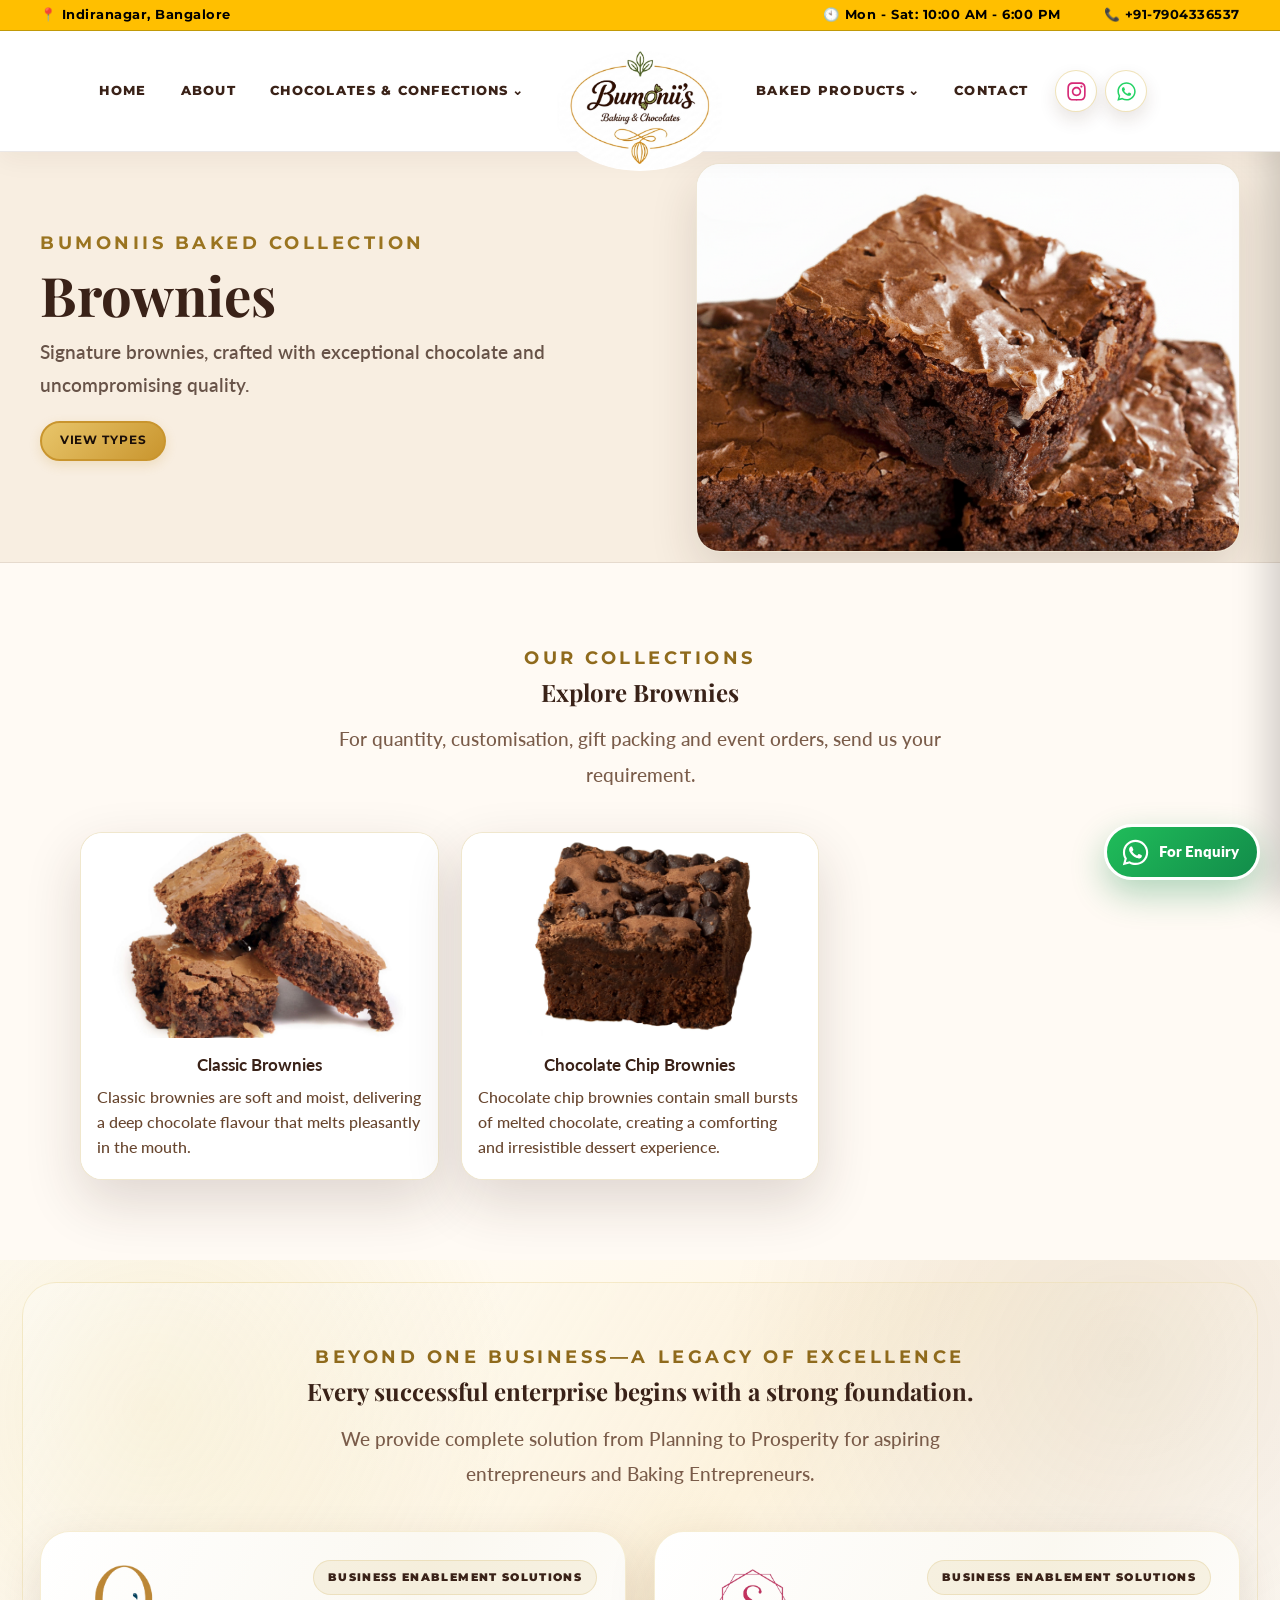
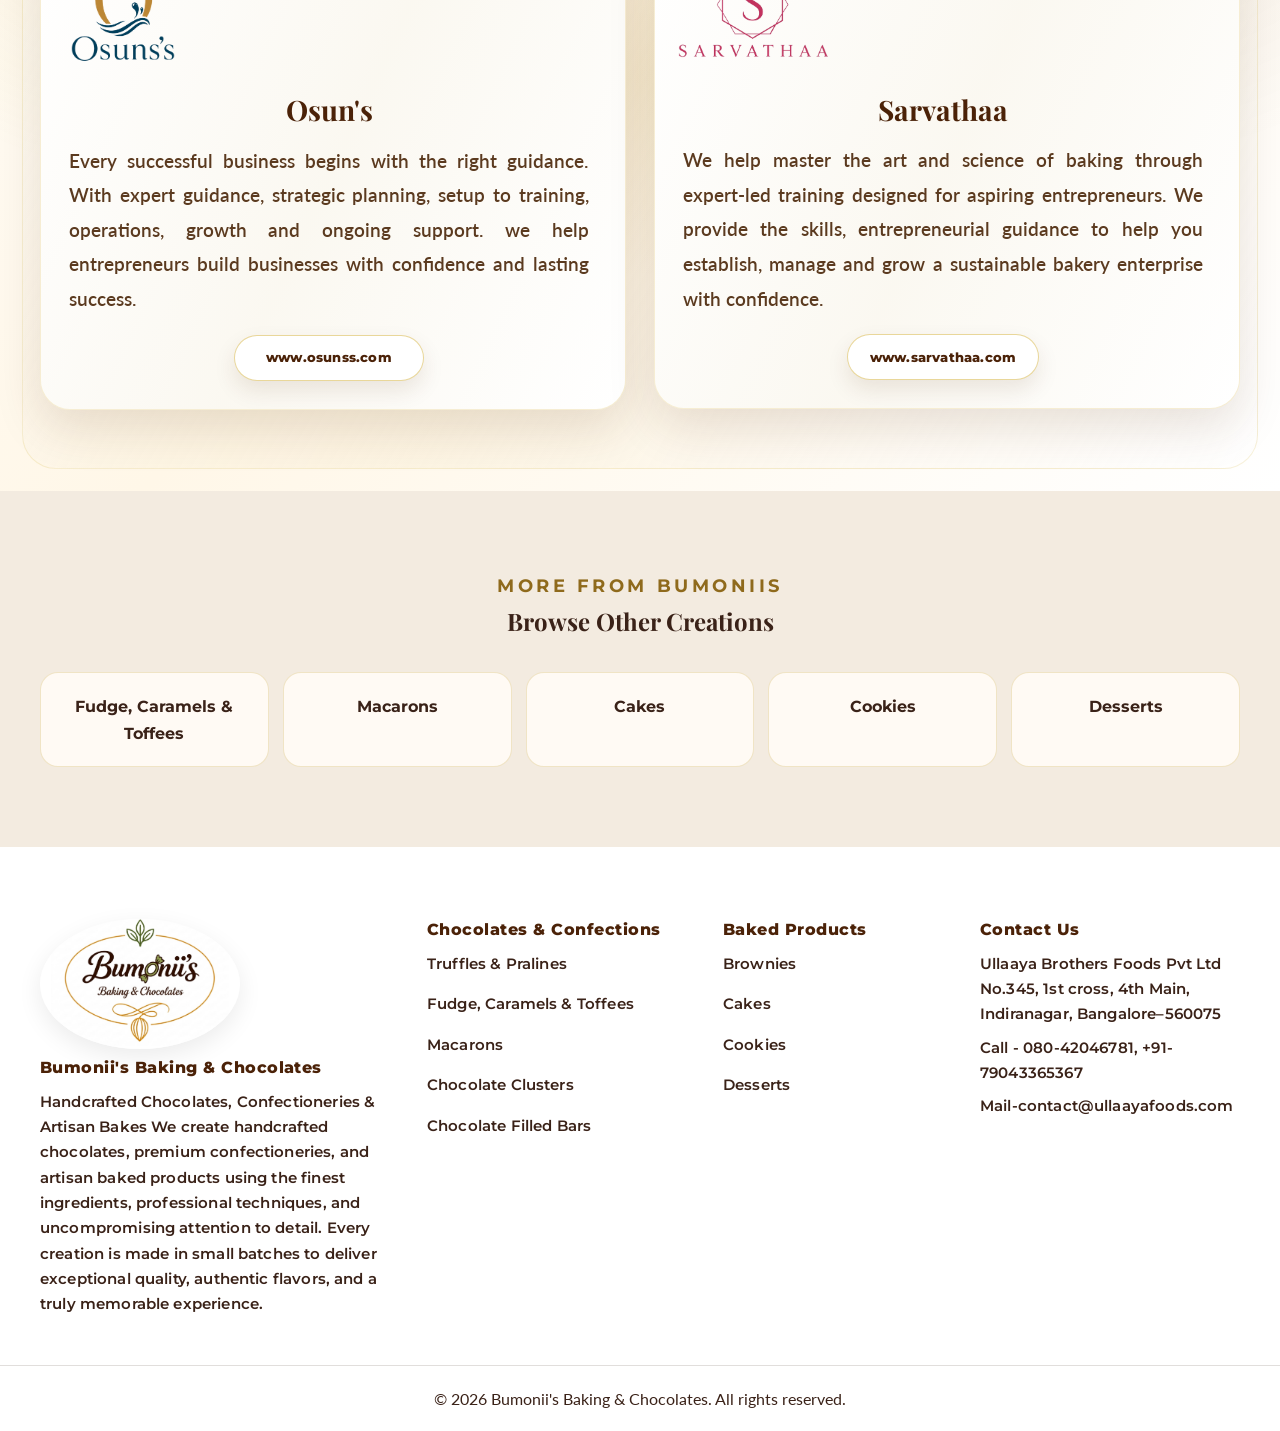
==== commit ea3a9974: "new files" ====
--- a/brownies.html
+++ b/brownies.html
@@ -321,8 +321,7 @@
                                                         <div class="business-logo-box clean-logo-box">
                                                                 <img alt="Osun's Logo" loading="lazy"
                                                                         src="assets/logo.osun.png" />
-                                                        </div><span class="business-label">B2B Food Business
-                                                                Solutions</span>
+                                                        </div><span class="business-label">Business enablement solutions</span>
                                                 </div>
                                                 <div class="business-card-content">
                                                         <h3>Osun's</h3>
@@ -339,8 +338,7 @@
                                                         <div class="business-logo-box clean-logo-box">
                                                                 <img alt="Sarvathaa Logo" loading="lazy"
                                                                         src="assets/sarvathaa-logo.png" />
-                                                        </div><span class="business-label">Baking Learning &amp;
-                                                                Practice</span>
+                                                        </div><span class="business-label">Business enablement solutions</span>
                                                 </div>
                                                 <div class="business-card-content">
                                                         <h3>Sarvathaa</h3>
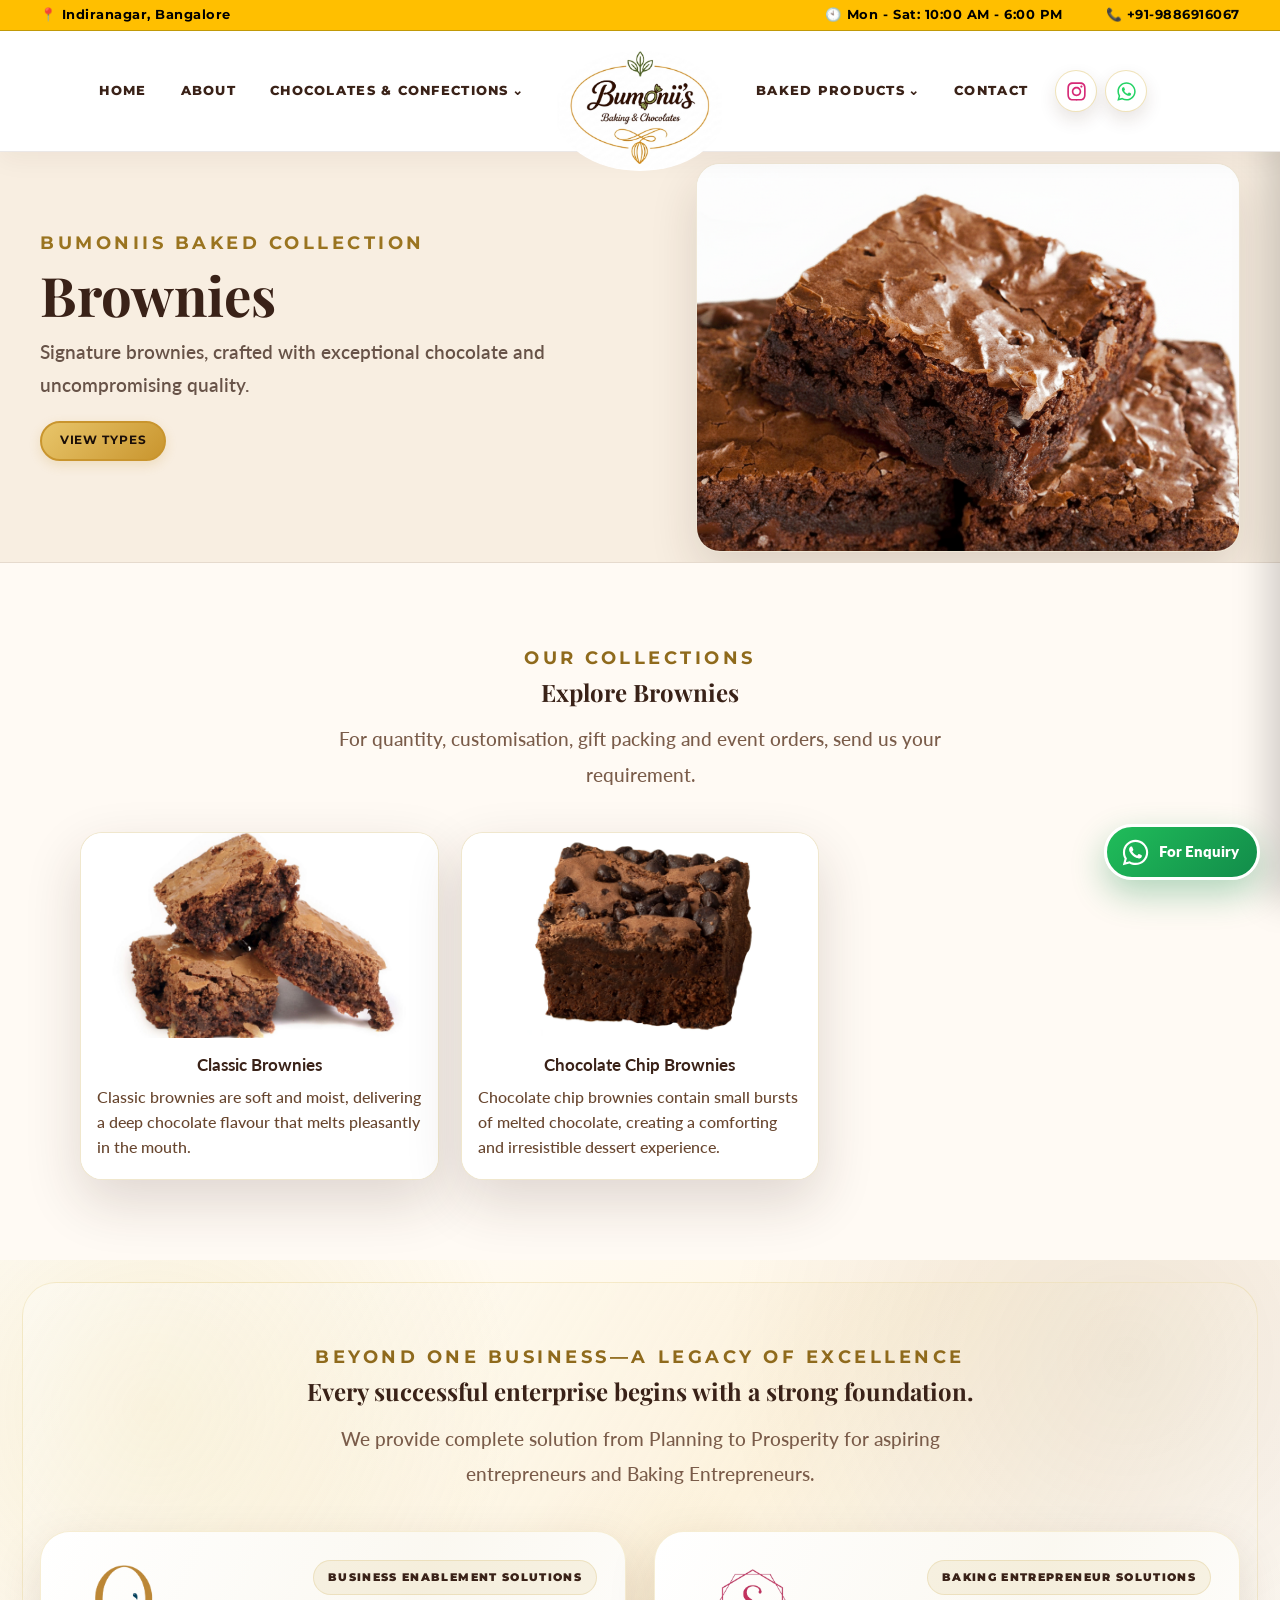
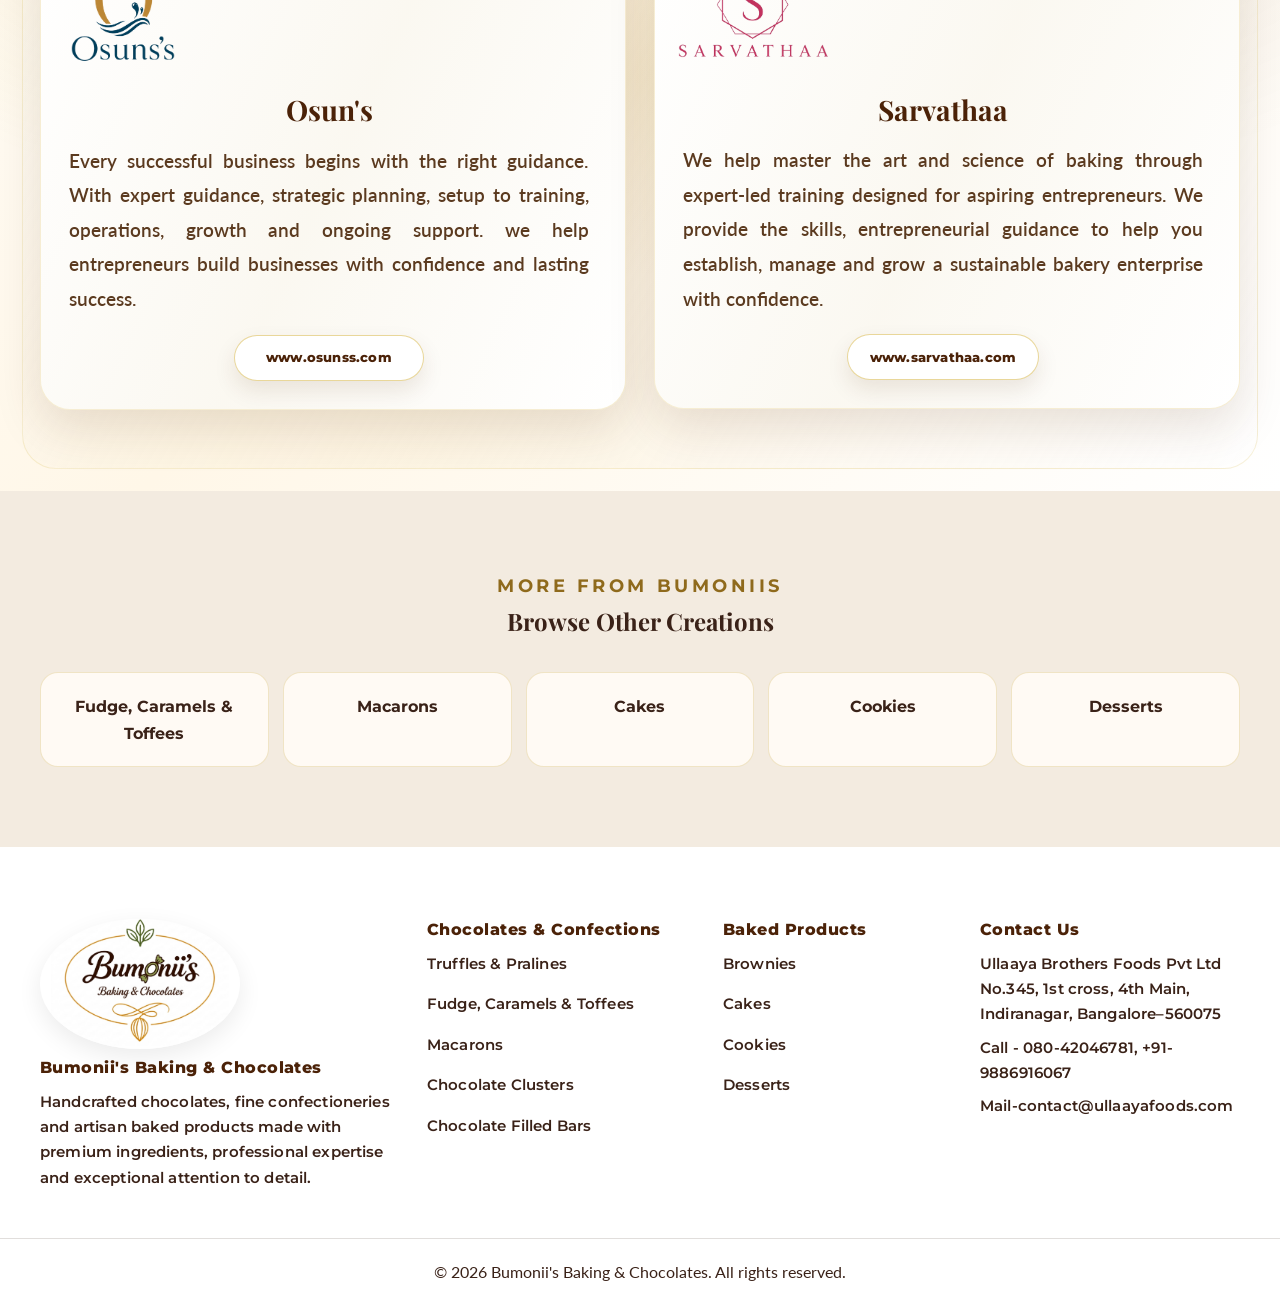
==== commit 203e0091: "new files" ====
--- a/brownies.html
+++ b/brownies.html
@@ -40,7 +40,7 @@
                         <a class="info-item call-info" href="tel:+917904336537">
                               <span aria-hidden="true" class="info-icon">
                               </span>
-                              📞 +91-7904336537
+                              📞 +91-9886916067
                         </a>
                   </div>
             </div>
@@ -146,7 +146,7 @@
                                                 </path>
                                           </svg></a>
                                     <a aria-label="WhatsApp Enquiry" class="nav-social-icon whatsapp-icon"
-                                          href="https://wa.me/917904336537?text=Hello%20Bumoniis%2C%20I%20would%20like%20to%20place%20an%20enquiry."
+                                          href="https://wa.me/919886916067?text=Hello%20Bumoniis%2C%20I%20would%20like%20to%20place%20an%20enquiry."
                                           rel="noopener noreferrer" target="_blank"><svg aria-hidden="true"
                                                 focusable="false" viewbox="0 0 448 512"
                                                 xmlns="http://www.w3.org/2000/svg">
@@ -338,7 +338,7 @@
                                                         <div class="business-logo-box clean-logo-box">
                                                                 <img alt="Sarvathaa Logo" loading="lazy"
                                                                         src="assets/sarvathaa-logo.png" />
-                                                        </div><span class="business-label">Business enablement solutions</span>
+                                                        </div><span class="business-label">Baking Entrepreneur Solutions</span>
                                                 </div>
                                                 <div class="business-card-content">
                                                         <h3>Sarvathaa</h3>
@@ -389,9 +389,8 @@
                         <a class="footer-logo footer-logo-left" href="index.html">
                               <img alt="Bumoniis Baking &amp; Chocolates logo" src="assets/final.loogo.png" />
                         </a>
-                        <h3 class="footer-brand-title">Bumonii's Baking &amp; Chocolates</h3>
-                        <p>Handcrafted Chocolates, Confectioneries & Artisan Bakes
-We create handcrafted chocolates, premium confectioneries, and artisan baked products using the finest ingredients, professional techniques, and uncompromising attention to detail. Every creation is made in small batches to deliver exceptional quality, authentic flavors, and a truly memorable experience.</p>
+                         <h3 class="footer-brand-title">Bumonii's Baking &amp; Chocolates</h3>
+                                <p>Handcrafted chocolates, fine confectioneries and artisan baked products made with premium ingredients, professional expertise and exceptional attention to detail.</p>
                   </div>
                   <div class="footer-link-block">
                         <h3>Chocolates &amp; Confections</h3>
@@ -416,7 +415,7 @@
                         <h3>Contact Us</h3>
                         <p>Ullaaya Brothers Foods Pvt Ltd No.345, 1st cross, 4th Main, Indiranagar, Bangalore–560075
                         </p>
-                        <a class="footer-phone" href="tel:080-42046781">Call - 080-42046781, +91-79043365367</a>
+                        <a class="footer-phone" href="tel:080-42046781">Call - 080-42046781, +91-9886916067</a>
                         <a class="footer-wa" href="mailto:info@ullaayafoods.com" rel="noopener noreferrer"
                               target="_blank">Mail-contact@ullaayafoods.com
                         </a>
@@ -426,7 +425,7 @@
             </div>
       </footer>
       <a aria-label="For Enquiry on WhatsApp" class="floating-whatsapp"
-            href="https://wa.me/917904336537?text=Hello%20Bumoniis%2C%20I%20would%20like%20to%20place%20an%20enquiry."
+            href="https://wa.me/919886916067?text=Hello%20Bumoniis%2C%20I%20would%20like%20to%20place%20an%20enquiry."
             rel="noopener noreferrer" target="_blank"><svg aria-hidden="true" focusable="false" viewbox="0 0 448 512"
                   xmlns="http://www.w3.org/2000/svg">
                   <path
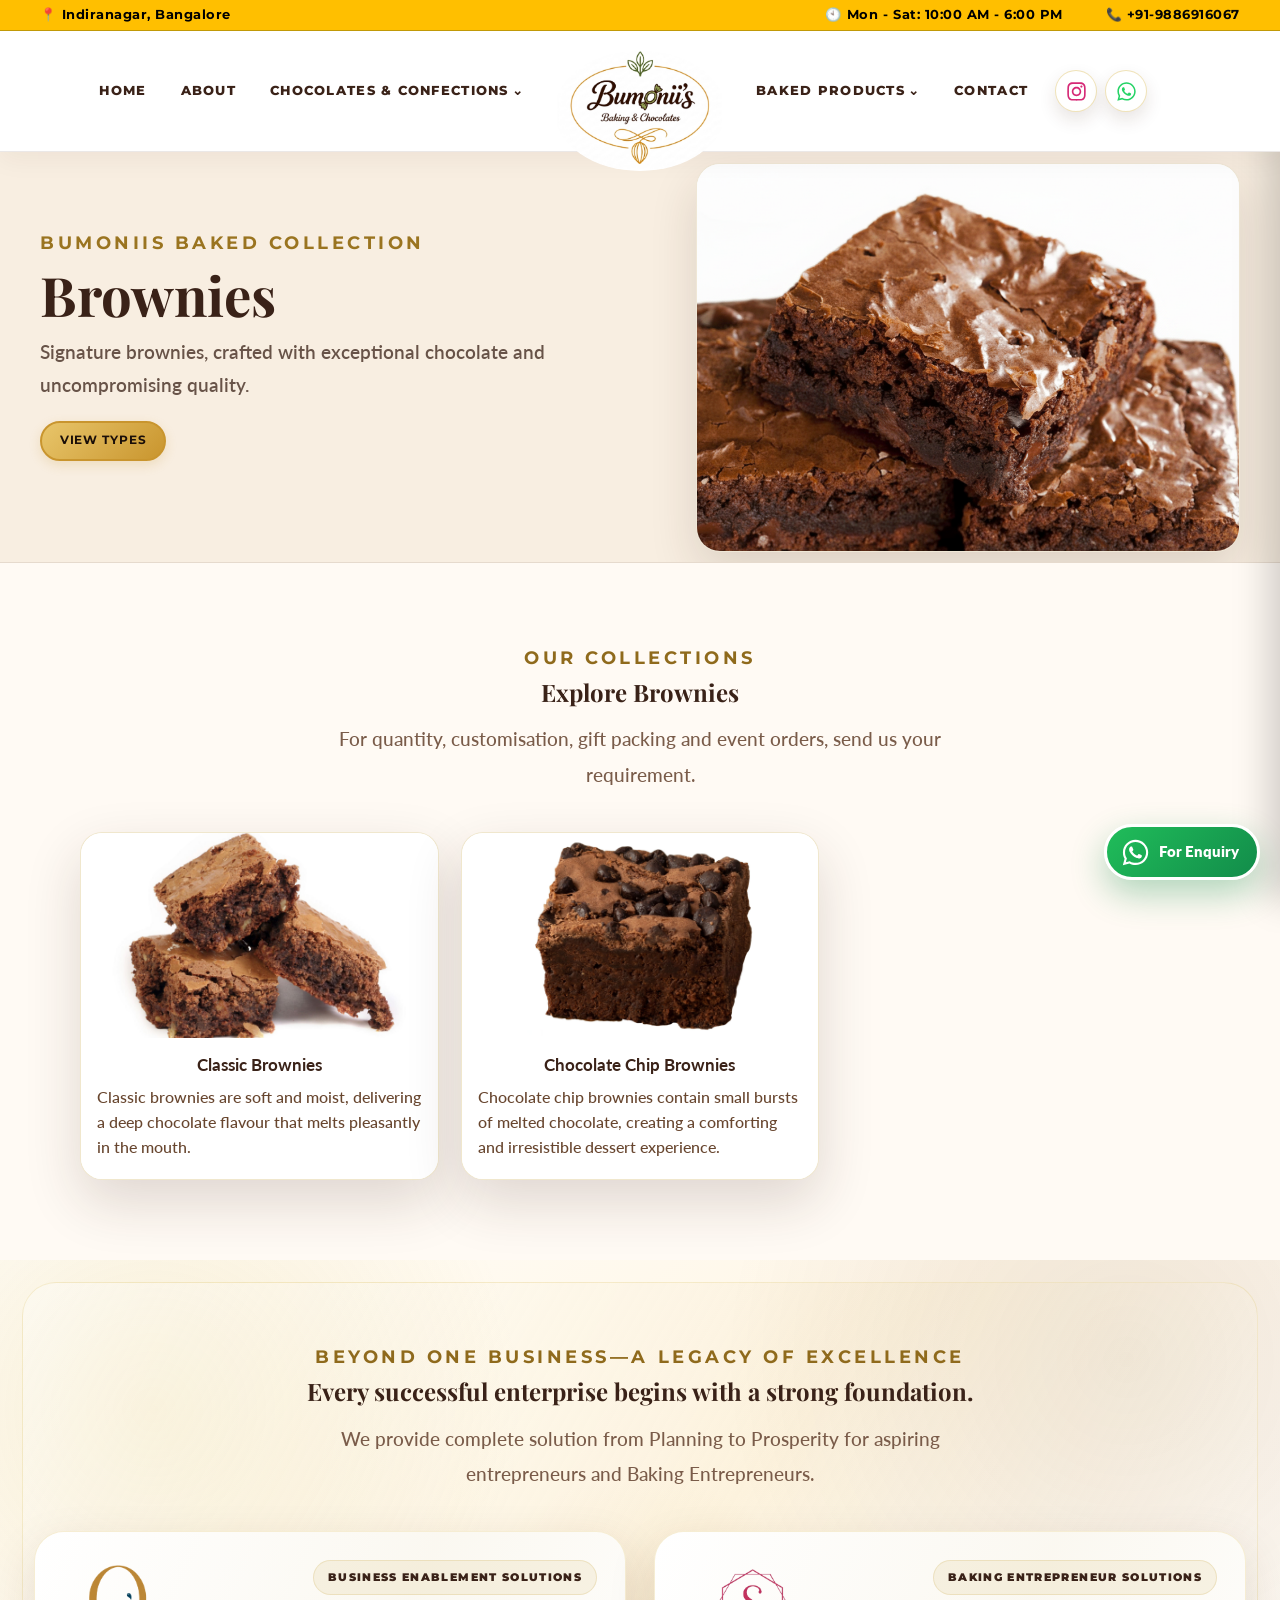
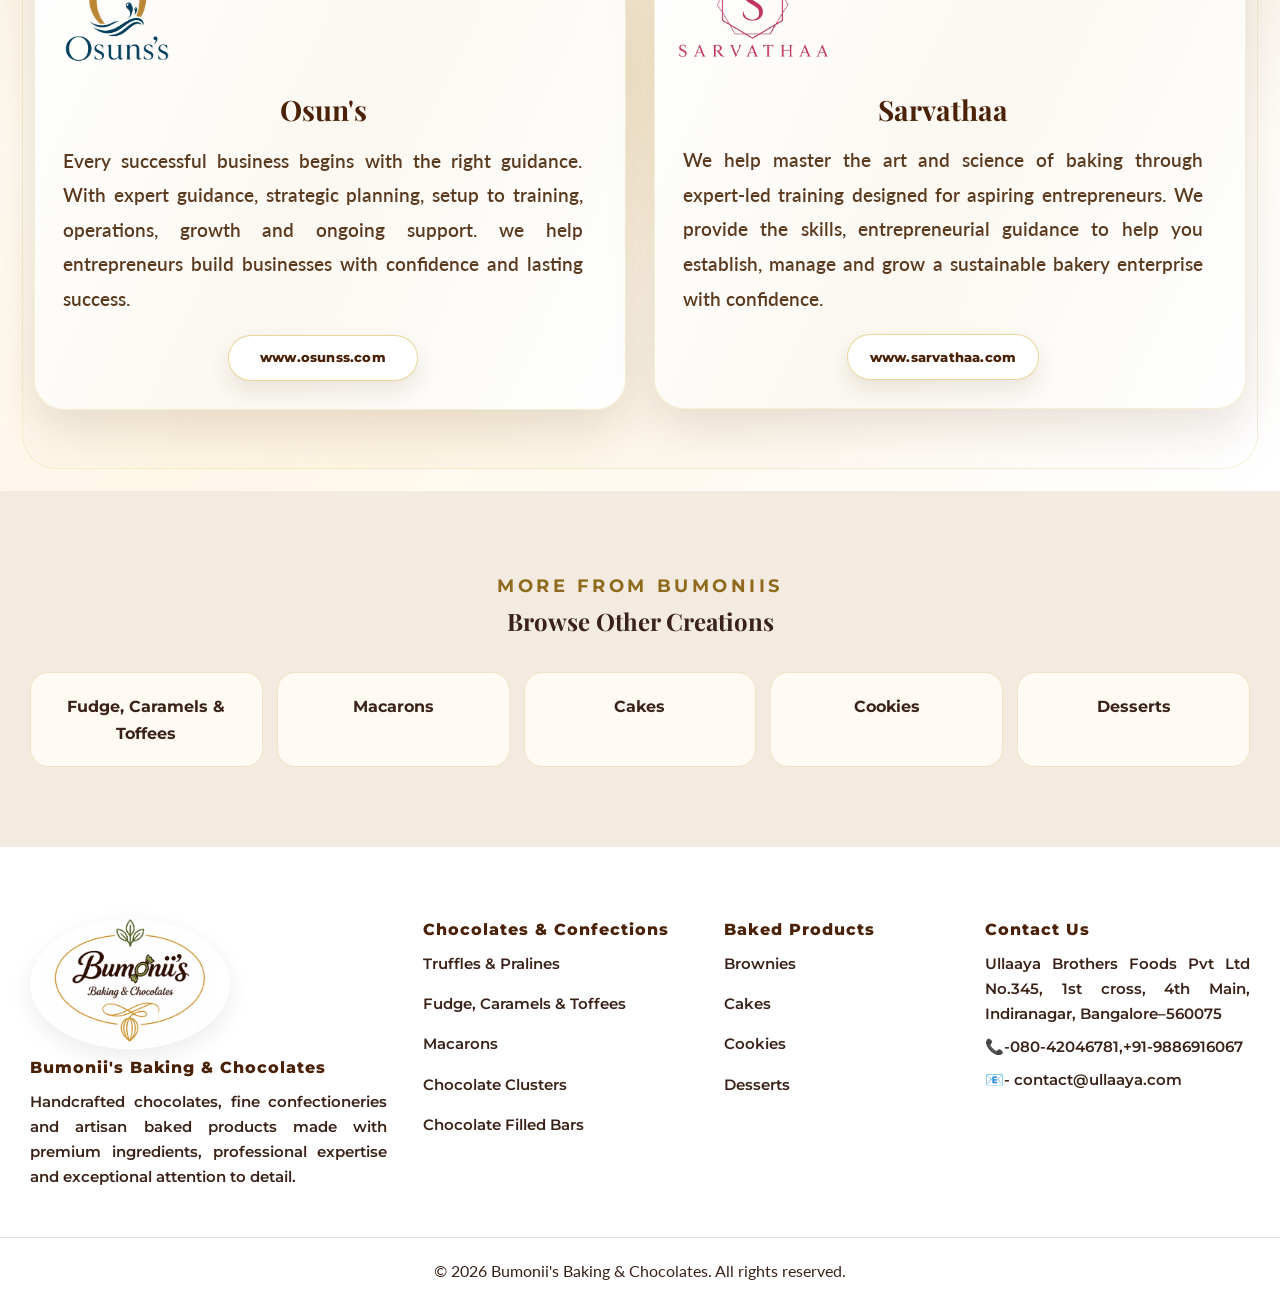
==== commit 7cce2f12: "Updated  files" ====
--- a/brownies.html
+++ b/brownies.html
@@ -411,15 +411,16 @@
                               <li><a href="desserts.html">Desserts</a></li>
                         </ul>
                   </div>
-                  <div class="footer-contact-block">
-                        <h3>Contact Us</h3>
-                        <p>Ullaaya Brothers Foods Pvt Ltd No.345, 1st cross, 4th Main, Indiranagar, Bangalore–560075
-                        </p>
-                        <a class="footer-phone" href="tel:080-42046781">Call - 080-42046781, +91-9886916067</a>
-                        <a class="footer-wa" href="mailto:info@ullaayafoods.com" rel="noopener noreferrer"
-                              target="_blank">Mail-contact@ullaayafoods.com
-                        </a>
-                  </div>
+                 <div class="footer-contact-block">
+                                <h3>Contact Us</h3>
+                                <p> Ullaaya Brothers Foods Pvt Ltd No.345, 1st cross, 4th Main, Indiranagar,
+                                        Bangalore–560075
+                                </p>
+                                <a class="footer-phone" href="tel:080-42046781"><p>📞-080-42046781,+91-9886916067</p></a>
+                                <a class="footer-wa" href="mailto:info@ullaayafoods.com" rel="noopener noreferrer"
+                                        target="_blank"><p>📧-  contact@ullaaya.com
+                                </p></a>
+                        </div>
             </div>
             <div class="footer-bottom">© <span id="year"></span> Bumonii's Baking &amp; Chocolates. All rights reserved.
             </div>
--- a/style.css
+++ b/style.css
@@ -73,7 +73,7 @@
 }
 
 .container {
-  width: min(100% - 32px, 1200px);
+  width: min(100% - 32px, 1220px);
   margin: 0 auto;
 }
 
@@ -1580,7 +1580,7 @@
   text-align: left !important;
 }
 
-..footer-brand-block {
+.footer-brand-block {
   display: flex !important;
   flex-direction: column !important;
   align-items: flex-start !important;
@@ -1609,8 +1609,8 @@
 .footer-link-block ul,
 .footer-contact-block p,
 .footer-brand-block p {
-  text-align: left !important;
-  margin-left: 0 !important;
+  text-align: justify !important;
+  margin-left: 0px !important;
   padding-left: 0 !important;
 }
 
@@ -3007,10 +3007,11 @@
 .footer-phone,
 .footer-wa {
   font-family: var(--font-ui) !important;
-  font-size: 0.96rem !important;
+  font-size: 0.95rem !important;
   line-height: 1.65 !important;
   font-weight: 600 !important;
-  letter-spacing: 0.01em !important;
+  letter-spacing: 0.0em !important;
+  text-align: justify;
 }
 
 .footer-contact-block .footer-phone,
@@ -3098,7 +3099,7 @@
   font-family: var(--font-ui) !important;
   font-size: 1rem !important;
   font-weight: 800 !important;
-  letter-spacing: 0.03em !important;
+  letter-spacing: 0.06em !important;
   text-transform: none !important;
 }
 
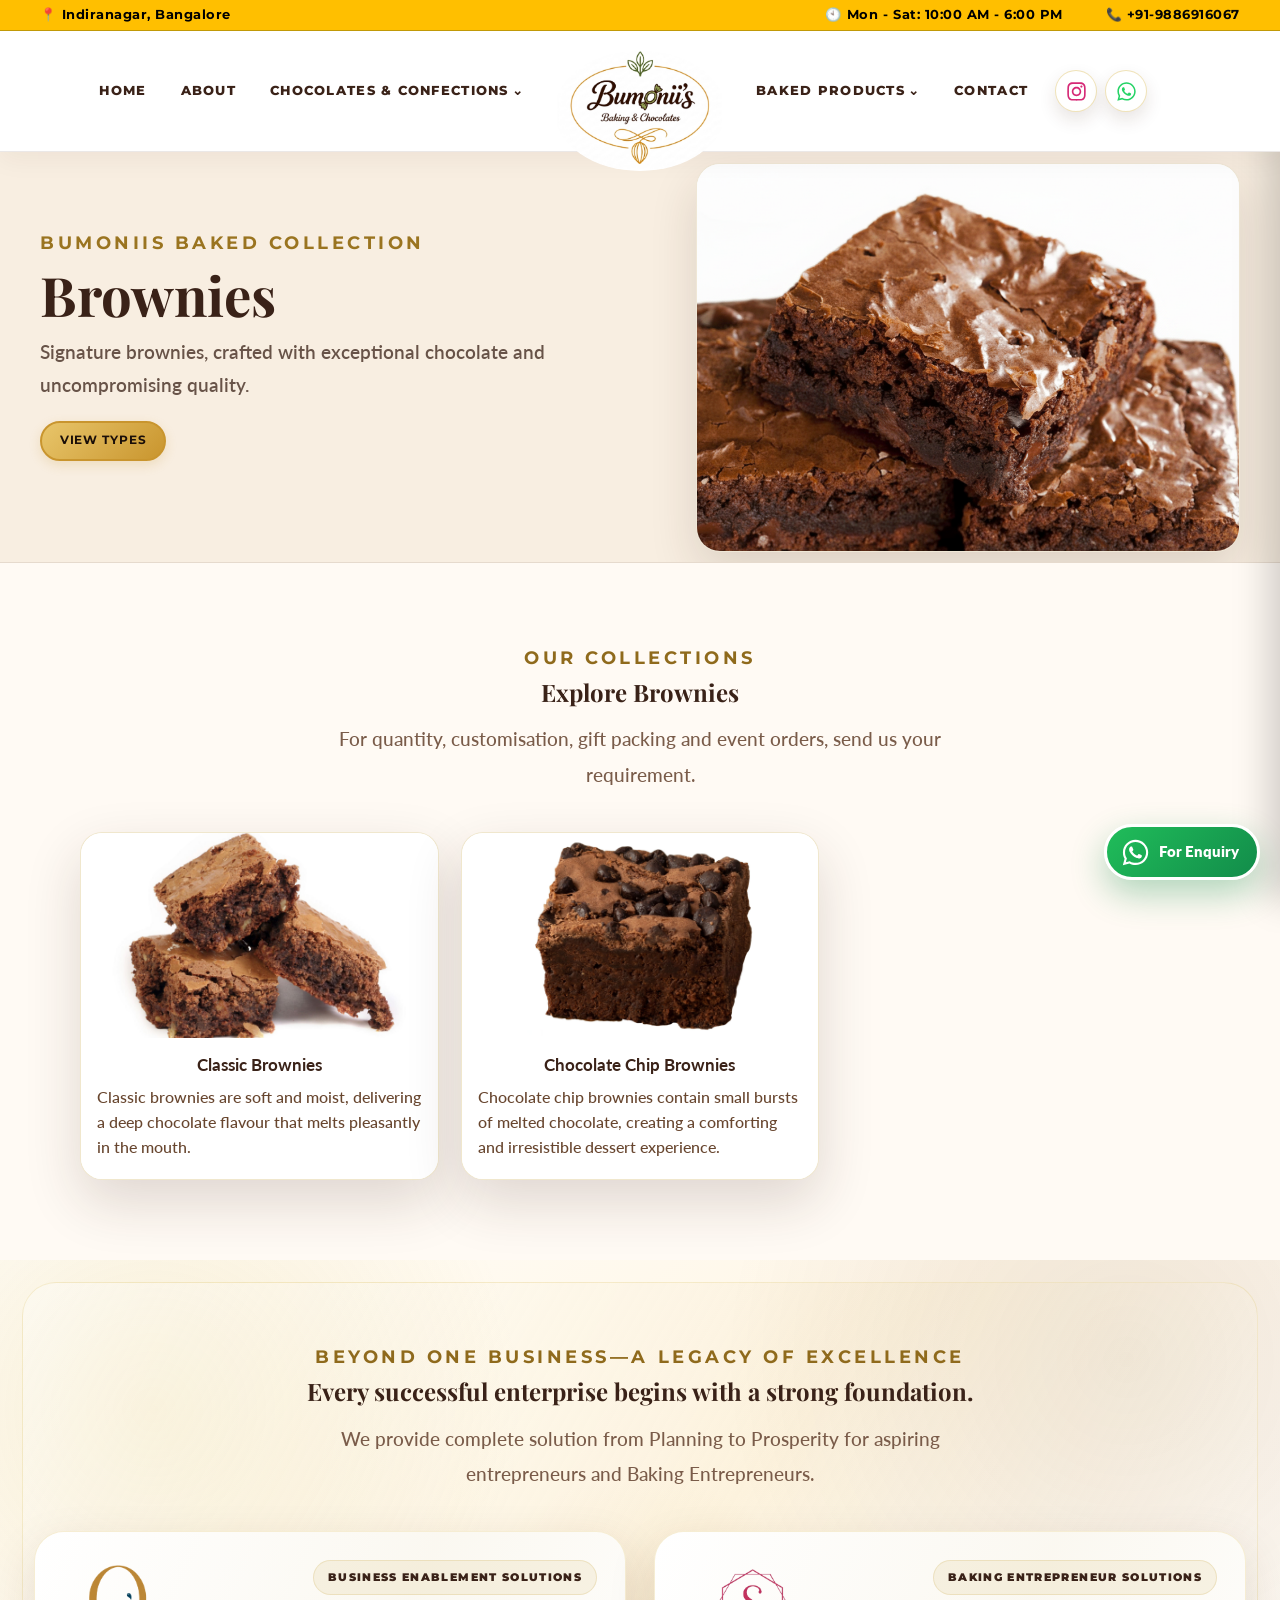
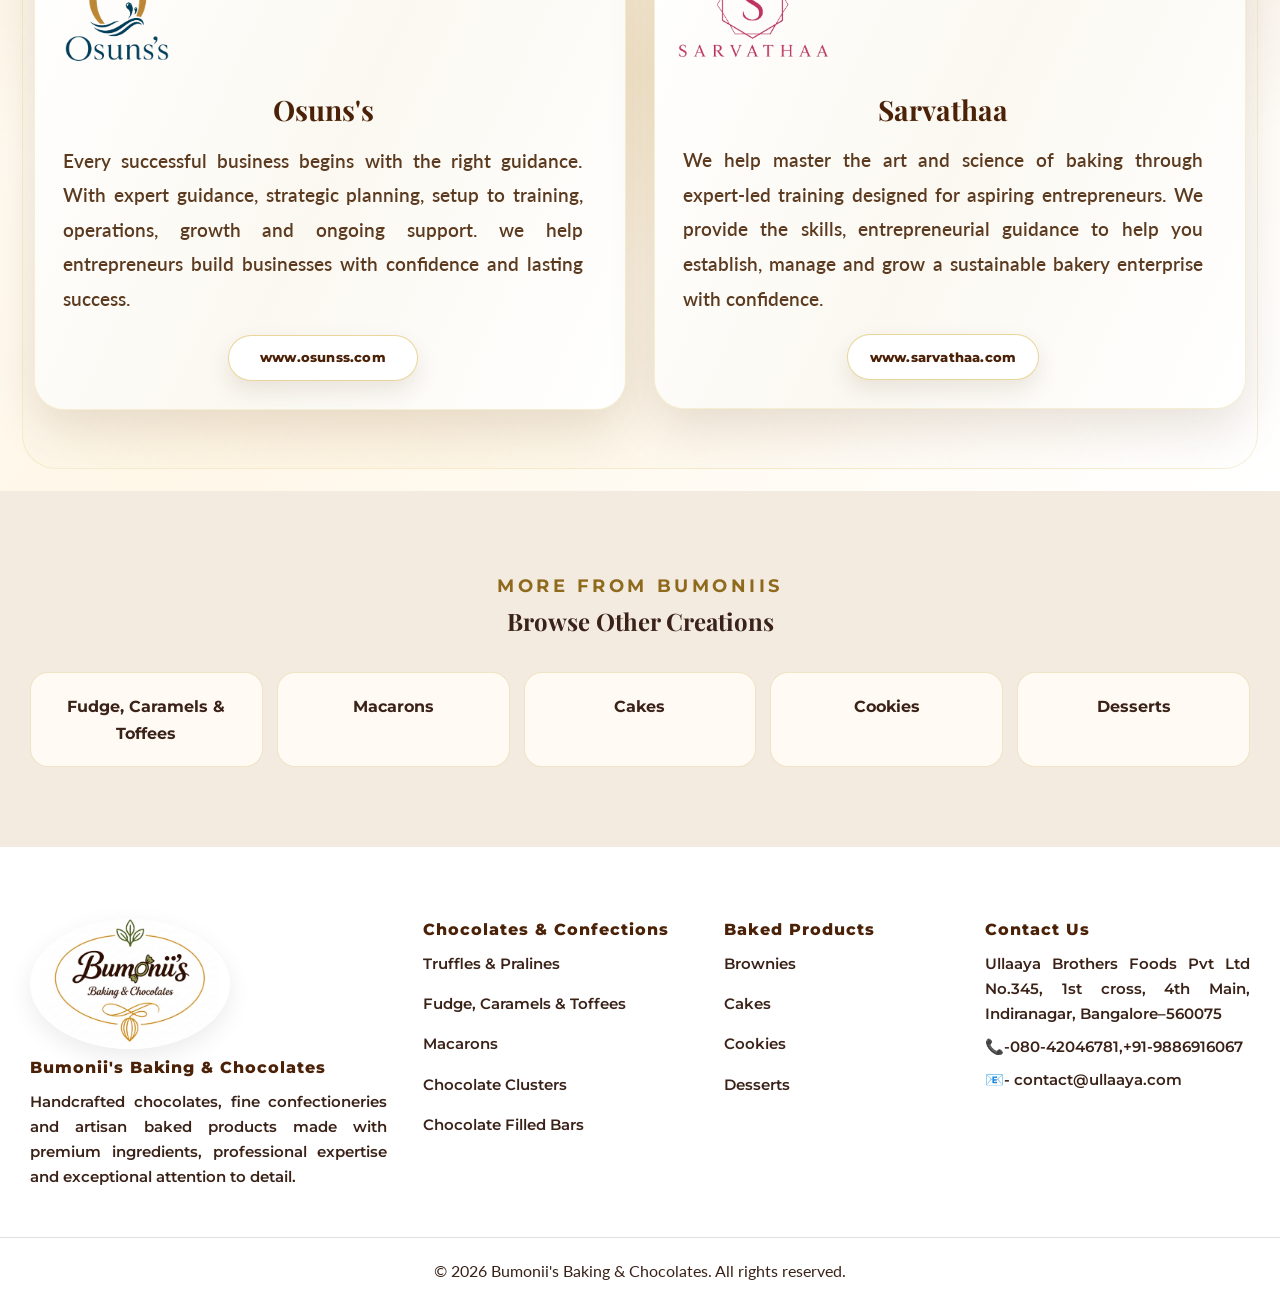
==== commit 11ca16ff: "Updated  files" ====
--- a/brownies.html
+++ b/brownies.html
@@ -324,7 +324,7 @@
                                                         </div><span class="business-label">Business enablement solutions</span>
                                                 </div>
                                                 <div class="business-card-content">
-                                                        <h3>Osun's</h3>
+                                                         <h3>Osuns's</h3>
                                                         <p>
                                                                Every successful business begins with the right guidance. With expert guidance, strategic planning, setup to training, operations, growth and ongoing support. we help entrepreneurs build businesses with confidence and lasting success.
                                                         </p>
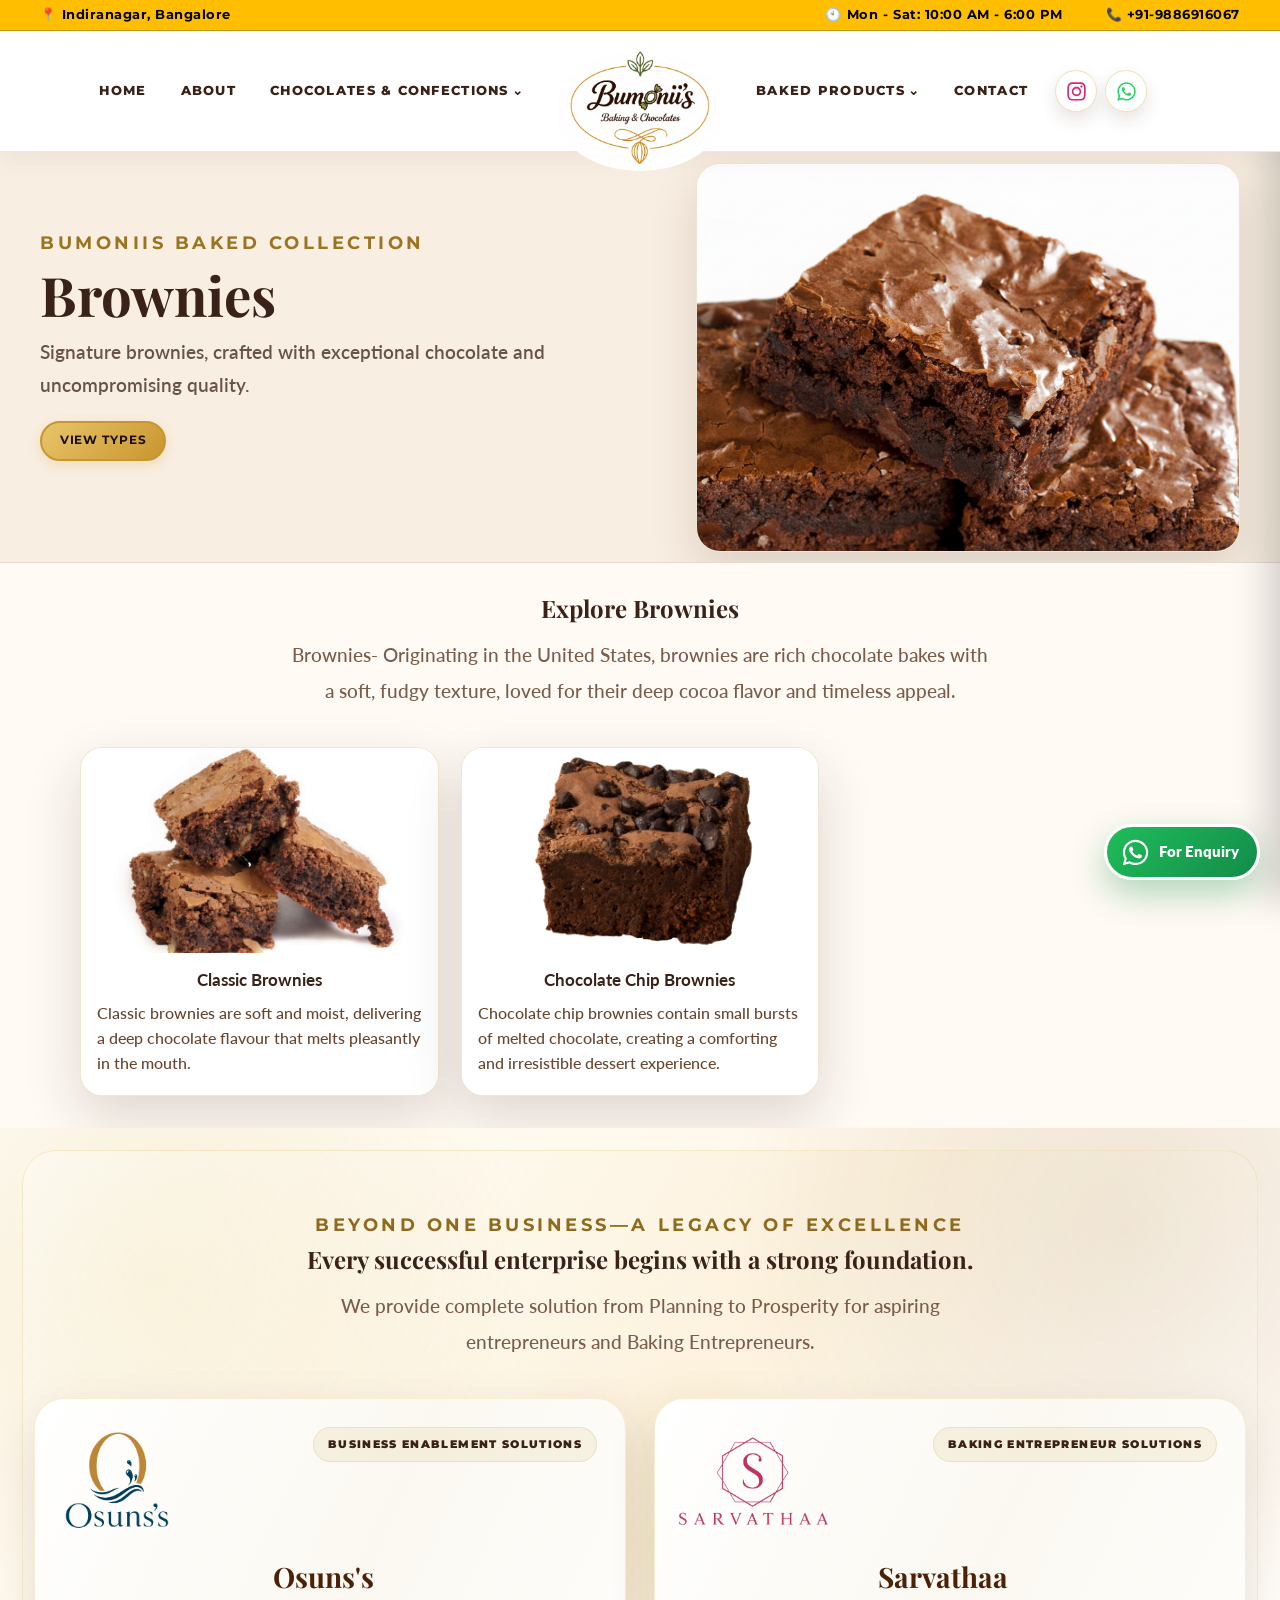
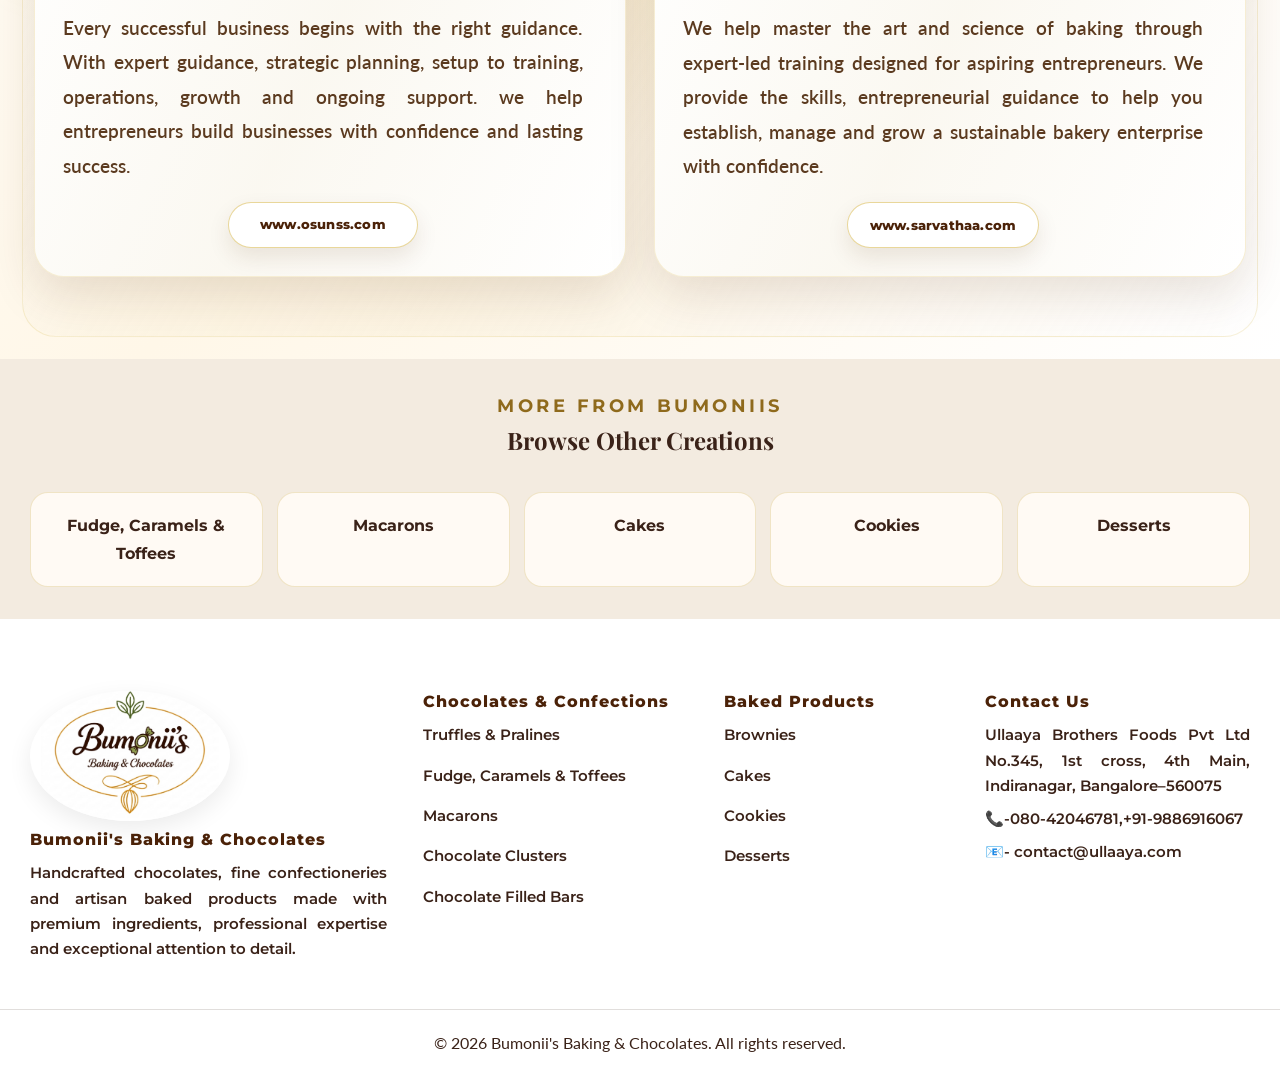
==== commit 4a9aa2bc: "new files" ====
--- a/brownies.html
+++ b/brownies.html
@@ -277,13 +277,12 @@
             <section class="section product-intro">
                   <div class="container">
                         <div class="section-header">
-                              <span class="eyebrow">
-                                    our collections
-                              </span>
+                             
                               <h2 class="section-title">Explore Brownies</h2>
                               <p class="section-subtitle">
-                                    For quantity, customisation, gift packing and event orders, send us your
-                                    requirement.
+                                    Brownies-
+Originating in the United States, brownies are rich chocolate bakes with a soft, fudgy texture, loved for their deep cocoa flavor and timeless appeal.
+
                               </p>
                         </div>
                         <div class="types-grid" id="types">
--- a/style.css
+++ b/style.css
@@ -493,7 +493,7 @@
    STORY & ABOUT LAYOUT
    ========================================================= */
 .section {
-  padding: 5rem 0;
+  padding: 2rem 0;
 }
 
 .section-header {
@@ -510,7 +510,7 @@
 }
 
 .section-subtitle {
-  max-width: 690px;
+  max-width: 700px;
   margin: 1rem auto 0;
   color: var(--muted);
   font-size: 1.05rem;
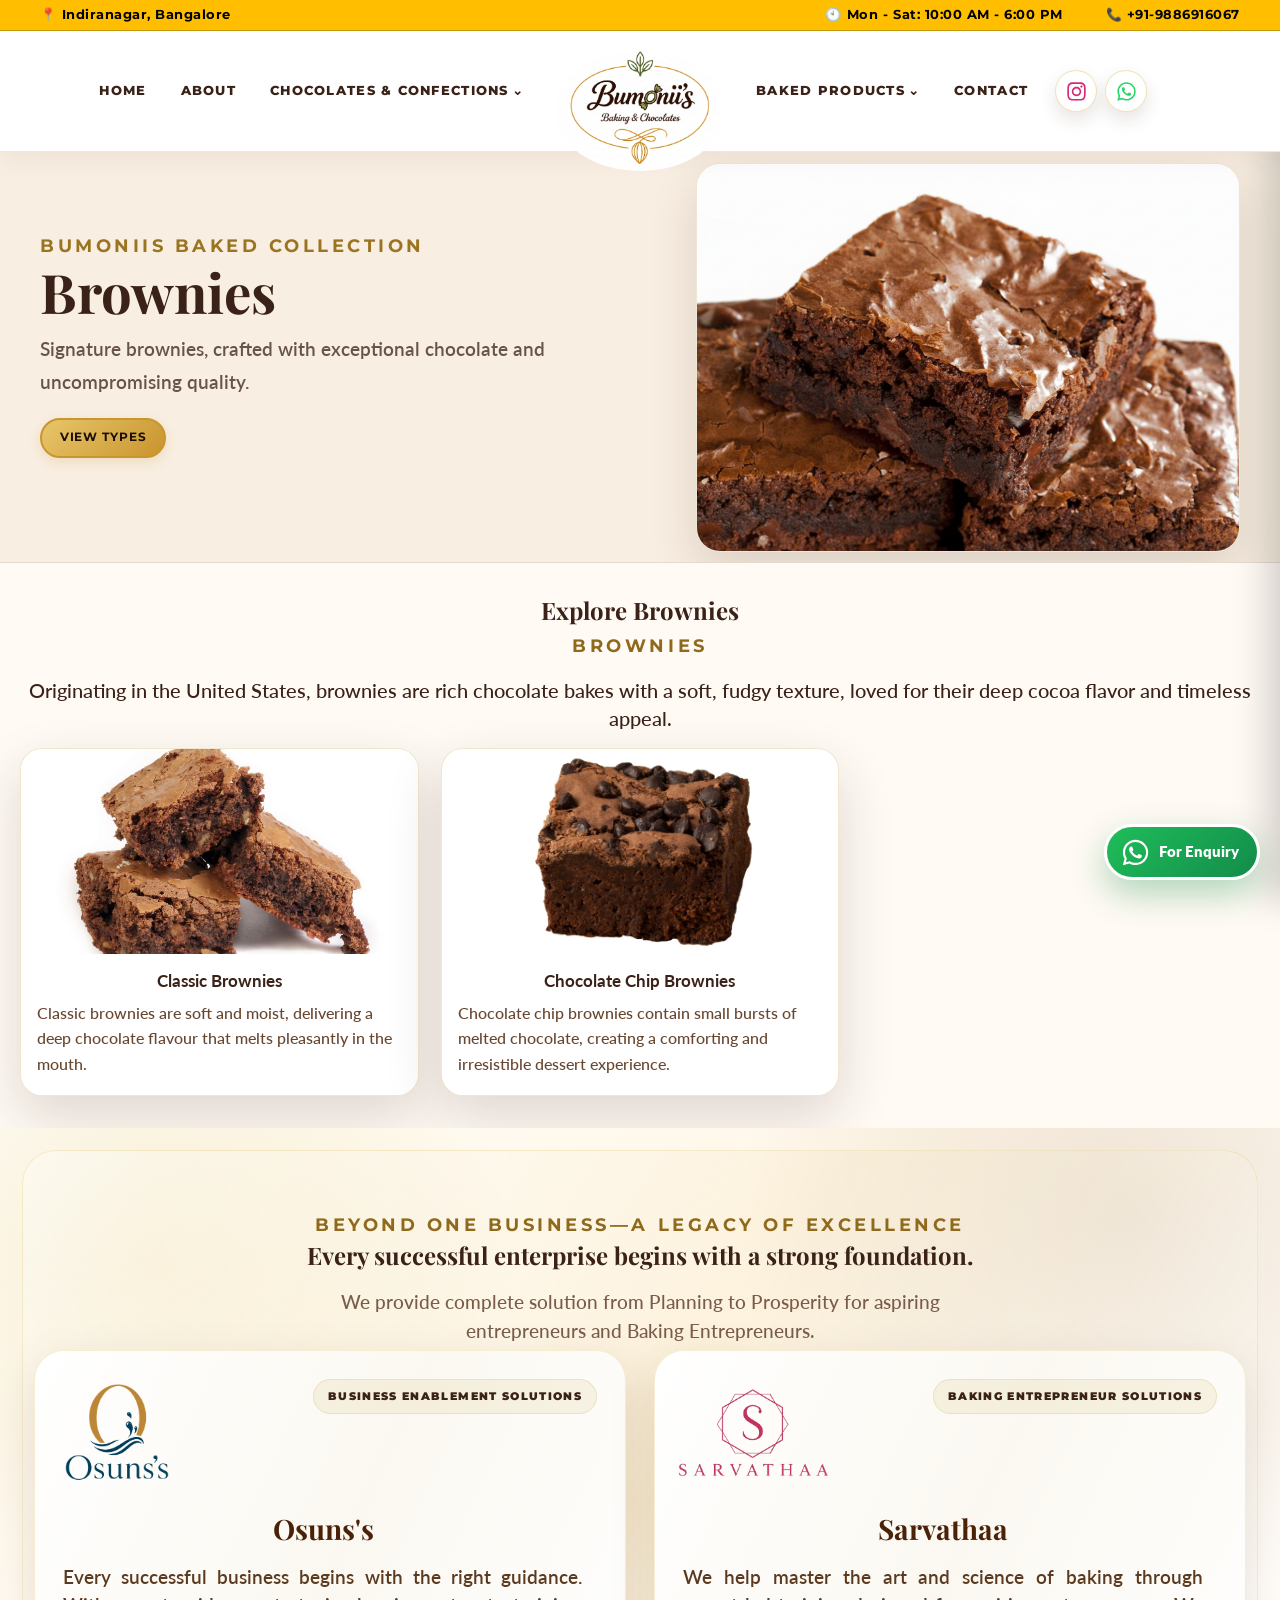
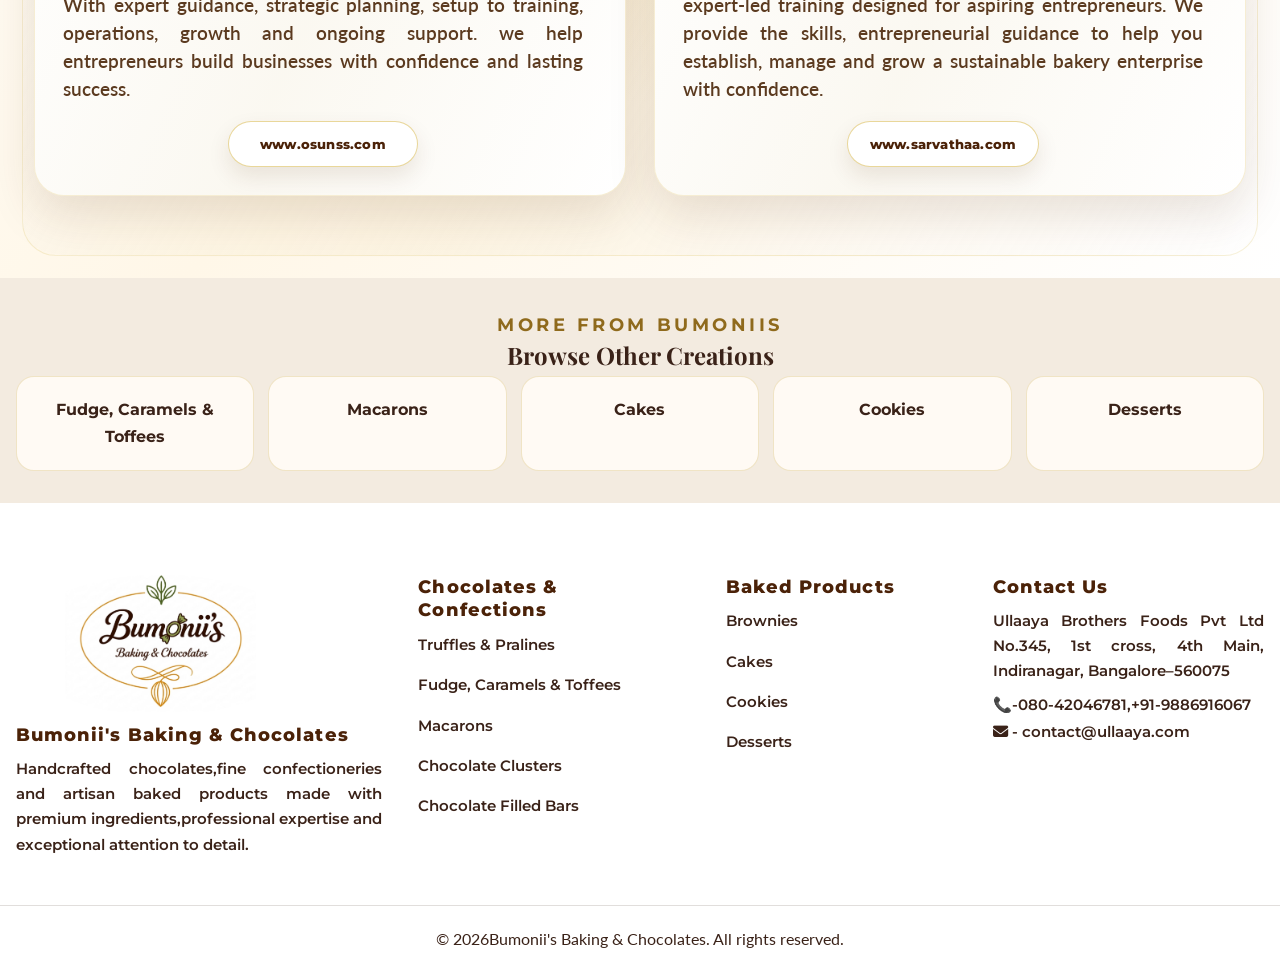
==== commit 281f6520: "new files" ====
--- a/brownies.html
+++ b/brownies.html
@@ -17,6 +17,7 @@
       <link href="style.css" rel="stylesheet" />
       <link href="https://fonts.googleapis.com" rel="preconnect" />
       <link crossorigin="" href="https://fonts.gstatic.com" rel="preconnect" />
+      <link rel="stylesheet" href="https://cdnjs.cloudflare.com/ajax/libs/font-awesome/6.7.2/css/all.min.css">
 </head>
 
 <body>
@@ -277,13 +278,14 @@
             <section class="section product-intro">
                   <div class="container">
                         <div class="section-header">
+                              <h2 class="section-title">Explore Brownies</h2>
+                        </div>
+                                    <div class="section-header">
                              
-                              <h2 class="section-title">Explore Brownies</h2>
-                              <p class="section-subtitle">
-                                    Brownies-
-Originating in the United States, brownies are rich chocolate bakes with a soft, fudgy texture, loved for their deep cocoa flavor and timeless appeal.
-
-                              </p>
+                            <span class="eyebrow" class="section-title">Brownies</span>
+                        </div><p class="center">
+                                             Originating in the United States, brownies are rich chocolate bakes with a soft, fudgy texture, loved for their deep cocoa flavor and timeless appeal.
+                                        </p>
                         </div>
                         <div class="types-grid" id="types">
                               <article class="type-card">
@@ -383,47 +385,47 @@
             </section>
       </main>
       <footer class="site-footer" id="contact">
-            <div class="container footer-grid footer-grid-updated">
-                  <div class="footer-brand-block">
-                        <a class="footer-logo footer-logo-left" href="index.html">
-                              <img alt="Bumoniis Baking &amp; Chocolates logo" src="assets/final.loogo.png" />
-                        </a>
-                         <h3 class="footer-brand-title">Bumonii's Baking &amp; Chocolates</h3>
-                                <p>Handcrafted chocolates, fine confectioneries and artisan baked products made with premium ingredients, professional expertise and exceptional attention to detail.</p>
-                  </div>
-                  <div class="footer-link-block">
-                        <h3>Chocolates &amp; Confections</h3>
-                        <ul>
-                              <li><a href="truffles-pralines.html">Truffles &amp; Pralines</a></li>
-                              <li><a href="fudge-caramels-toffees.html">Fudge, Caramels &amp; Toffees</a></li>
-                              <li><a href="macaroons.html">Macarons</a></li>
-                              <li><a href="chocolate-clusters.html">Chocolate Clusters</a></li>
-                              <li><a href="choconut-filled-bars.html">Chocolate Filled Bars</a></li>
-                        </ul>
-                  </div>
-                  <div class="footer-link-block">
-                        <h3>Baked Products</h3>
-                        <ul>
-                              <li><a class="active" href="brownies.html">Brownies</a></li>
-                              <li><a href="cakes.html">Cakes</a></li>
-                              <li><a href="cookies.html">Cookies</a></li>
-                              <li><a href="desserts.html">Desserts</a></li>
-                        </ul>
-                  </div>
-                 <div class="footer-contact-block">
+                <div class="container footer-grid footer-grid-updated">
+                        <div class="footer-brand-block">
+                                <a class="footer-logo footer-logo-left" href="index.html">
+                                        <img alt="Bumoniis Baking &amp; Chocolates logo" src="assets/final.loogo.png" />
+                                </a>
+                                <h3 class="footer-brand-title">Bumonii's Baking &amp; Chocolates</h3>
+                                <p>Handcrafted chocolates,fine confectioneries and artisan baked products made with premium ingredients,professional expertise and exceptional attention to detail.</p>
+                        </div>
+                        <div class="footer-link-block">
+                                <h3>Chocolates &amp; Confections</h3>
+                                <ul>
+                                        <li><a href="truffles-pralines.html">Truffles &amp; Pralines</a></li>
+                                        <li><a href="fudge-caramels-toffees.html">Fudge, Caramels &amp; Toffees</a></li>
+                                        <li><a href="macaroons.html">Macarons</a></li>
+                                        <li><a href="chocolate-clusters.html">Chocolate Clusters</a></li>
+                                        <li><a href="choconut-filled-bars.html">Chocolate Filled Bars</a></li>
+                                </ul>
+                        </div>
+                        <div class="footer-link-block">
+                                <h3>Baked Products</h3>
+                                <ul>
+                                        <li><a href="brownies.html">Brownies</a></li>
+                                        <li><a href="cakes.html">Cakes</a></li>
+                                        <li><a href="cookies.html">Cookies</a></li>
+                                        <li><a href="desserts.html">Desserts</a></li>
+                                </ul>
+                        </div>
+                        <div class="footer-contact-block">
                                 <h3>Contact Us</h3>
-                                <p> Ullaaya Brothers Foods Pvt Ltd No.345, 1st cross, 4th Main, Indiranagar,
+                                <p>Ullaaya Brothers Foods Pvt Ltd No.345, 1st cross, 4th Main, Indiranagar,
                                         Bangalore–560075
                                 </p>
                                 <a class="footer-phone" href="tel:080-42046781"><p>📞-080-42046781,+91-9886916067</p></a>
-                                <a class="footer-wa" href="mailto:info@ullaayafoods.com" rel="noopener noreferrer"
-                                        target="_blank"><p>📧-  contact@ullaaya.com
-                                </p></a>
-                        </div>
-            </div>
-            <div class="footer-bottom">© <span id="year"></span> Bumonii's Baking &amp; Chocolates. All rights reserved.
-            </div>
-      </footer>
+                               <a href="mailto:contact@ullaayafoods.com">
+                             <i class="fa-solid fa-envelope"></i>  -  contact@ullaaya.com
+</a>
+                        </div>
+                </div>
+                <div class="footer-bottom">© <span id="year"></span>Bumonii's Baking &amp; Chocolates. All rights
+                        reserved.</div>
+        </footer>
       <a aria-label="For Enquiry on WhatsApp" class="floating-whatsapp"
             href="https://wa.me/919886916067?text=Hello%20Bumoniis%2C%20I%20would%20like%20to%20place%20an%20enquiry."
             rel="noopener noreferrer" target="_blank"><svg aria-hidden="true" focusable="false" viewbox="0 0 448 512"
--- a/style.css
+++ b/style.css
@@ -73,7 +73,7 @@
 }
 
 .container {
-  width: min(100% - 32px, 1220px);
+  width: min(100% - 32px, 1255px);
   margin: 0 auto;
 }
 
@@ -450,7 +450,6 @@
 
 .eyebrow {
     display: inline-block;
-    margin-bottom: 0.4rem;
     color: #8f6a1c !important;
     font-family: var(--font-ui);
     font-size: clamp(1rem, 2vw, 1.1rem);
@@ -498,7 +497,7 @@
 
 .section-header {
   max-width: 800px;
-  margin: 0 auto 2.4rem;
+  margin: 0 auto 0.30rem;
   text-align: center;
 }
 
@@ -506,7 +505,7 @@
   color: var(--choc);
   font-family: var(--font-heading);
   font-size: clamp(1.5rem, 3vw, 1.5rem);
-  line-height: 1.1;
+  line-height: 1.30;
 }
 
 .section-subtitle {
@@ -517,7 +516,7 @@
 }
 
 .about-top{
-    max-width:1200px;
+    max-width:1250px;
     margin:0 auto 50px;
 }
 
@@ -991,13 +990,13 @@
 .footer-logo {
   display: flex !important;
   background: #ffffff !important;
-  box-shadow: 0 8px 24px rgba(0, 0, 0, 0.08) !important;
+  box-shadow: 0 px 24px rgba(0, 0, 0, 0.08) !important;
   padding: 0 !important;
   margin-bottom: 16px !important;
   border-radius: 50% !important;
   justify-content: center !important;
-  width: 200px !important;
-  height: 130px !important;
+  width: 290px !important;
+  height: 140px !important;
 }
 
 .footer-logo img {
@@ -2685,6 +2684,12 @@
   object-fit: contain !important;
 }
 
+.center{
+  font-size: 1.27rem!important;
+  line-height: 1.4!important;
+  text-align: center !important;
+  margin: 15px auto !important;
+}
 body p,
 .section-subtitle,
 .about-content p,
@@ -2697,7 +2702,7 @@
 .business-card-content p,
 .other-business-card p {
   font-size: 1.21rem !important;
-  line-height: 1.85 !important;
+  line-height: 1.5 !important;
 }
 
 .business-card-content p,
@@ -2735,6 +2740,22 @@
     font-size: 1.07rem !important;
     line-height: 1.78 !important;
   }
+}
+.section-product-intro .section-subtitle {
+    width: 100% !important;
+    max-width: 100% !important;
+    display: block !important;
+    margin: 0 !important;
+    padding: 0 !important;
+    text-align: left !important; /* Use center if you want centered text */
+}
+.section-product-intro .section-header {
+    width: 100% !important;
+    max-width: 100% !important;
+}
+
+.section-product-intro .container {
+    max-width: 1400px !important;
 }
 
 /* === FINAL USER FIX: remove product page breadcrumb + no color change on other-business touch === */
@@ -3097,7 +3118,7 @@
 .site-footer .footer-contact-block h3 {
   color: #4b2208 !important;
   font-family: var(--font-ui) !important;
-  font-size: 1rem !important;
+  font-size: 1.10rem !important;
   font-weight: 800 !important;
   letter-spacing: 0.06em !important;
   text-transform: none !important;
@@ -4181,7 +4202,7 @@
 .chocolate-subproducts-page .types-grid {
   display: grid !important;
   grid-template-columns: repeat(3, minmax(0, 1fr)) !important;
-  width: min(100%, 1120px) !important;
+  width: min(100%, 1240px) !important;
   margin-inline: auto !important;
   gap: 22px !important;
   align-items: stretch !important;
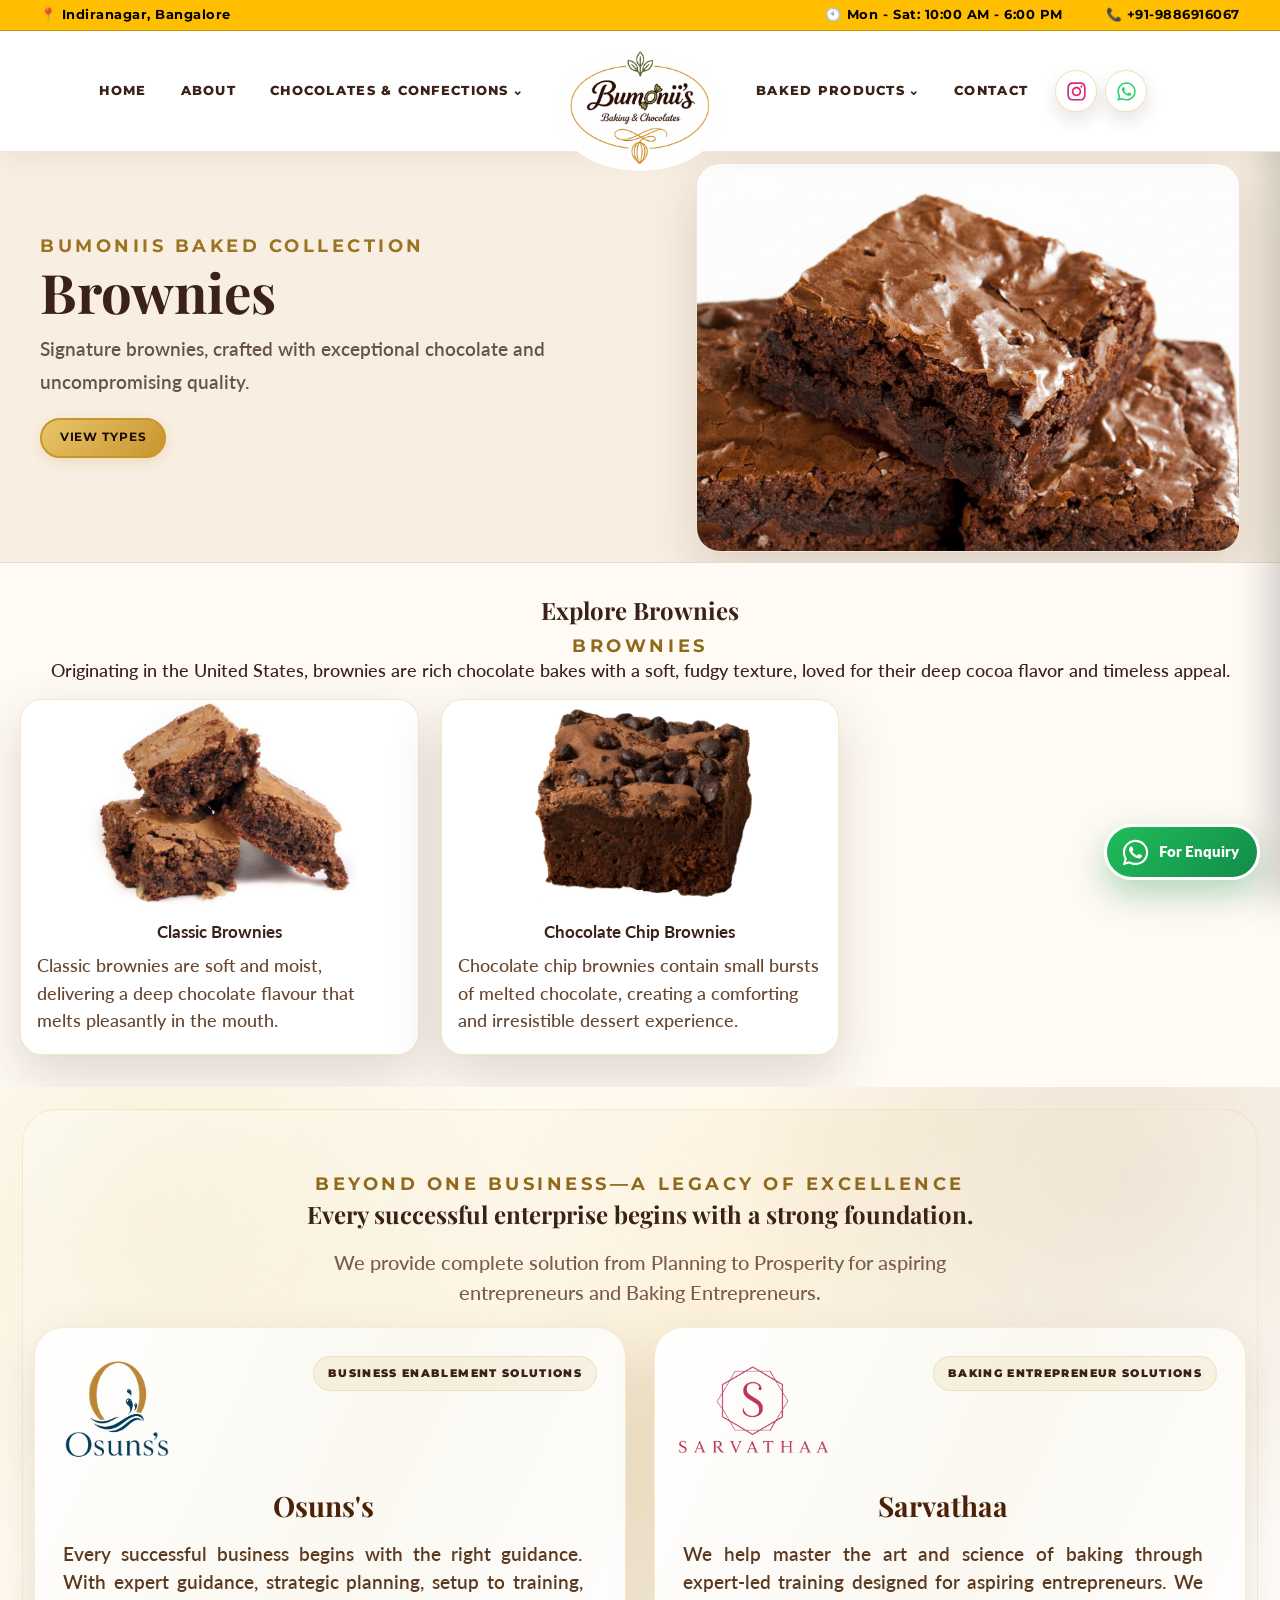
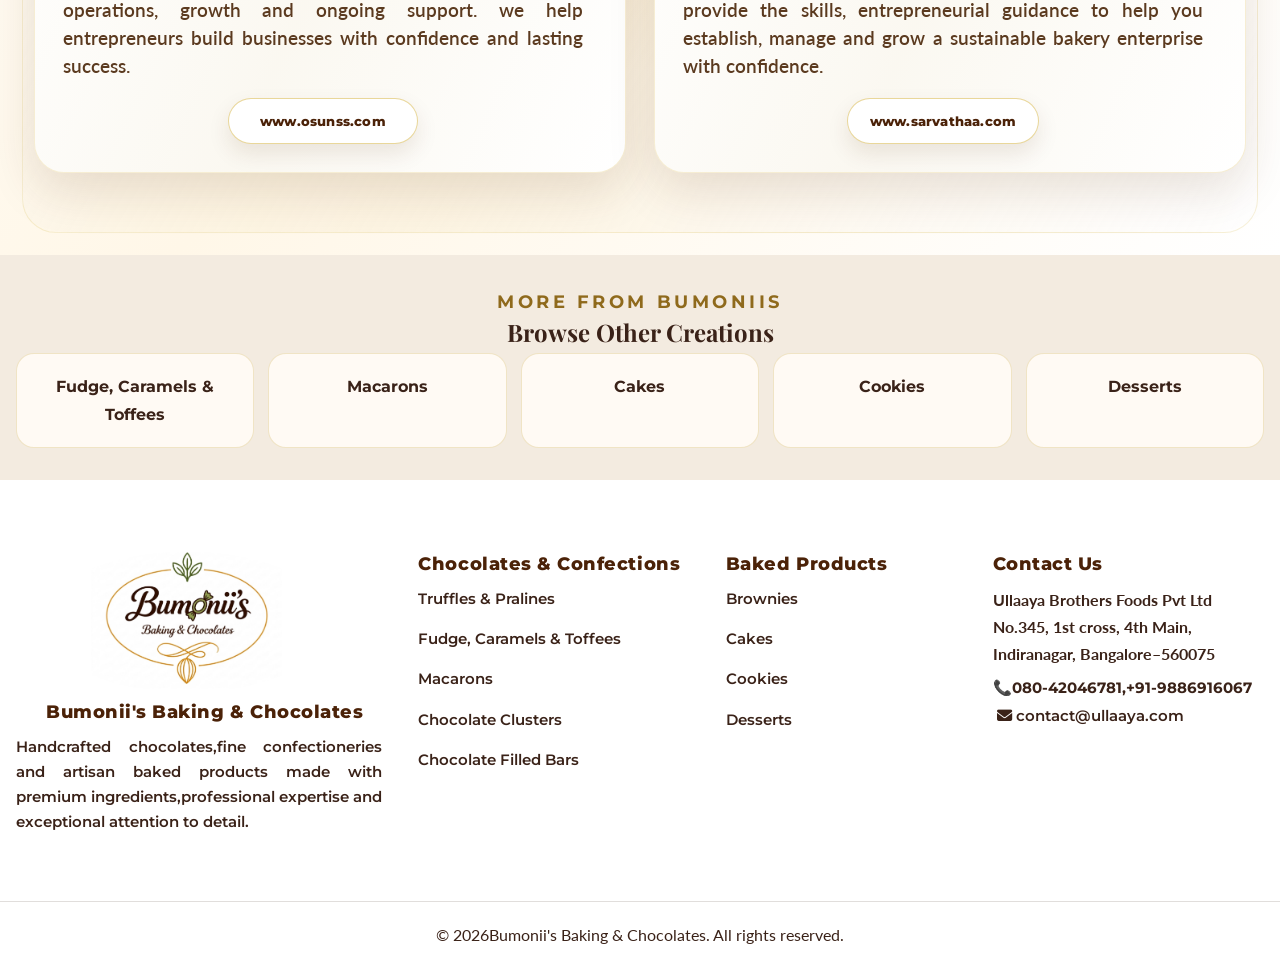
==== commit 864f74ae: "Updated  files" ====
--- a/brownies.html
+++ b/brownies.html
@@ -6,13 +6,13 @@
       <meta charset="utf-8" />
       <meta content="width=device-width, initial-scale=1.0" name="viewport" />
       <title>Brownies | Bumonii's Baking &amp; Chocolates</title>
-      <meta content="Rich chocolate brownies with fudgy centres, glossy tops and premium handmade finish for gifting, events and dessert counters. Contact Bumoniis on WhatsApp for details and pricing."
+      <meta content="Delicious, moist brownies with rich chocolate flavour and a fudgy centre. Contact Bumoniis on WhatsApp for details and pricing."
             name="description" />
       <meta content="Brownies — Bumoniis Baking &amp; Chocolates" property="og:title" />
-      <meta content="Rich chocolate brownies with fudgy centres, glossy tops and premium handmade finish for gifting, events and dessert counters."
+      <meta content="Delicious, moist brownies with rich chocolate flavour and a fudgy centre."
             property="og:description" />
       <meta content="website" property="og:type" />
-      <meta content="https://images.unsplash.com/photo-1606313564200-e75d5e30476c?q=80&amp;w=1800&amp;auto=format&amp;fit=crop"
+      <meta content="https://images.unsplash.com/photo-1569864358642-9d1684040f43?q=80&amp;w=1800&amp;auto=format&amp;fit=crop"
             property="og:image" />
       <link href="style.css" rel="stylesheet" />
       <link href="https://fonts.googleapis.com" rel="preconnect" />
@@ -290,7 +290,7 @@
                         <div class="types-grid" id="types">
                               <article class="type-card">
                                     <img alt="Brownies" class="brownies-fit-image" decoding="async" loading="eager"
-                                          src="sujjth/final pics/inside ppics/classic brownies.png" />
+                                          src="sujjth/final pics/classic browines.png" />
                                     <div class="type-card-body">
                                           <h3>Classic Brownies</h3>
                                           <p>Classic brownies are soft and moist, delivering a deep chocolate flavour
@@ -414,12 +414,12 @@
                         </div>
                         <div class="footer-contact-block">
                                 <h3>Contact Us</h3>
-                                <p>Ullaaya Brothers Foods Pvt Ltd No.345, 1st cross, 4th Main, Indiranagar,
+                                <h4>Ullaaya Brothers Foods Pvt Ltd No.345, 1st cross, 4th Main, Indiranagar,
                                         Bangalore–560075
-                                </p>
-                                <a class="footer-phone" href="tel:080-42046781"><p>📞-080-42046781,+91-9886916067</p></a>
+                                </h4>
+                                <a class="footer-phone" href="tel:080-42046781"><h4>📞080-42046781,+91-9886916067<h4></a>
                                <a href="mailto:contact@ullaayafoods.com">
-                             <i class="fa-solid fa-envelope"></i>  -  contact@ullaaya.com
+                             <i class="fa-solid fa-envelope"></i>   contact@ullaaya.com
 </a>
                         </div>
                 </div>
--- a/style.css
+++ b/style.css
@@ -497,7 +497,7 @@
 
 .section-header {
   max-width: 800px;
-  margin: 0 auto 0.30rem;
+  margin: 0 auto;
   text-align: center;
 }
 
@@ -506,6 +506,7 @@
   font-family: var(--font-heading);
   font-size: clamp(1.5rem, 3vw, 1.5rem);
   line-height: 1.30;
+  margin-bottom: 5px;
 }
 
 .section-subtitle {
@@ -1591,6 +1592,7 @@
   justify-content: flex-start !important;
   align-items: flex-start !important;
   margin: 0 0 8px 0 !important;
+  margin-left: 26px !important;
 }
 
 .footer-logo-left img {
@@ -2685,10 +2687,9 @@
 }
 
 .center{
-  font-size: 1.27rem!important;
-  line-height: 1.4!important;
+  font-size: 1.1rem!important;
+  line-height: 1.10!important;
   text-align: center !important;
-  margin: 15px auto !important;
 }
 body p,
 .section-subtitle,
@@ -2701,8 +2702,9 @@
 .footer-brand-block p,
 .business-card-content p,
 .other-business-card p {
-  font-size: 1.21rem !important;
+  font-size: 1.28rem !important;
   line-height: 1.5 !important;
+  margin-bottom: 1.2rem !important;
 }
 
 .business-card-content p,
@@ -3107,21 +3109,31 @@
   .footer-contact-block a,
   .footer-phone,
   .footer-wa {
-    font-size: 0.95rem !important;
+    font-size: 1.07rem !important;
     line-height: 1.6 !important;
   }
 }
 
 /* === FINAL FOOTER COLOR + BUSINESS BUTTON ALIGNMENT FIX === */
-.site-footer .footer-brand-title,
+.site-footer .footer-brand-title{
+    color: #4b2208 !important;
+  font-family: var(--font-ui) !important;
+  font-size: 1.1rem !important;
+  font-weight: 800 !important;
+  letter-spacing: 0.03em !important;
+  text-transform: none !important;
+  margin-left: 30px !important;
+}
+
 .site-footer .footer-link-block h3,
 .site-footer .footer-contact-block h3 {
   color: #4b2208 !important;
   font-family: var(--font-ui) !important;
-  font-size: 1.10rem !important;
+  font-size: 1.1rem !important;
   font-weight: 800 !important;
-  letter-spacing: 0.06em !important;
+  letter-spacing: 0.03em !important;
   text-transform: none !important;
+  
 }
 
 .site-footer .footer-link-block a,
@@ -3854,6 +3866,8 @@
 .other-business-card.osuns-card .business-card-content .business-link,
 .other-business-card.sarvathaa-card .business-card-content .business-link {
   text-align: justify !important;
+  hyphens: auto !important;
+  overflow-wrap: break-word !important;
 }
 
 /* =========================================================
@@ -4372,7 +4386,7 @@
    ========================================================= */
 .types-grid .type-card-body p,
 .chocolate-subproducts-page .types-grid .type-card-body p {
-  font-size: 1.00rem !important;
+  font-size: 1.10rem !important;
   line-height: 1.58 !important;
 }
 
@@ -4809,7 +4823,7 @@
 #hero p {
   max-width: 400px !important;
   margin: 17px 0 24px !important;
-  font-size: .98rem !important;
+  font-size: 1.10rem !important;
   line-height: 1.68 !important;
 }
 #hero .hero-actions .btn {
